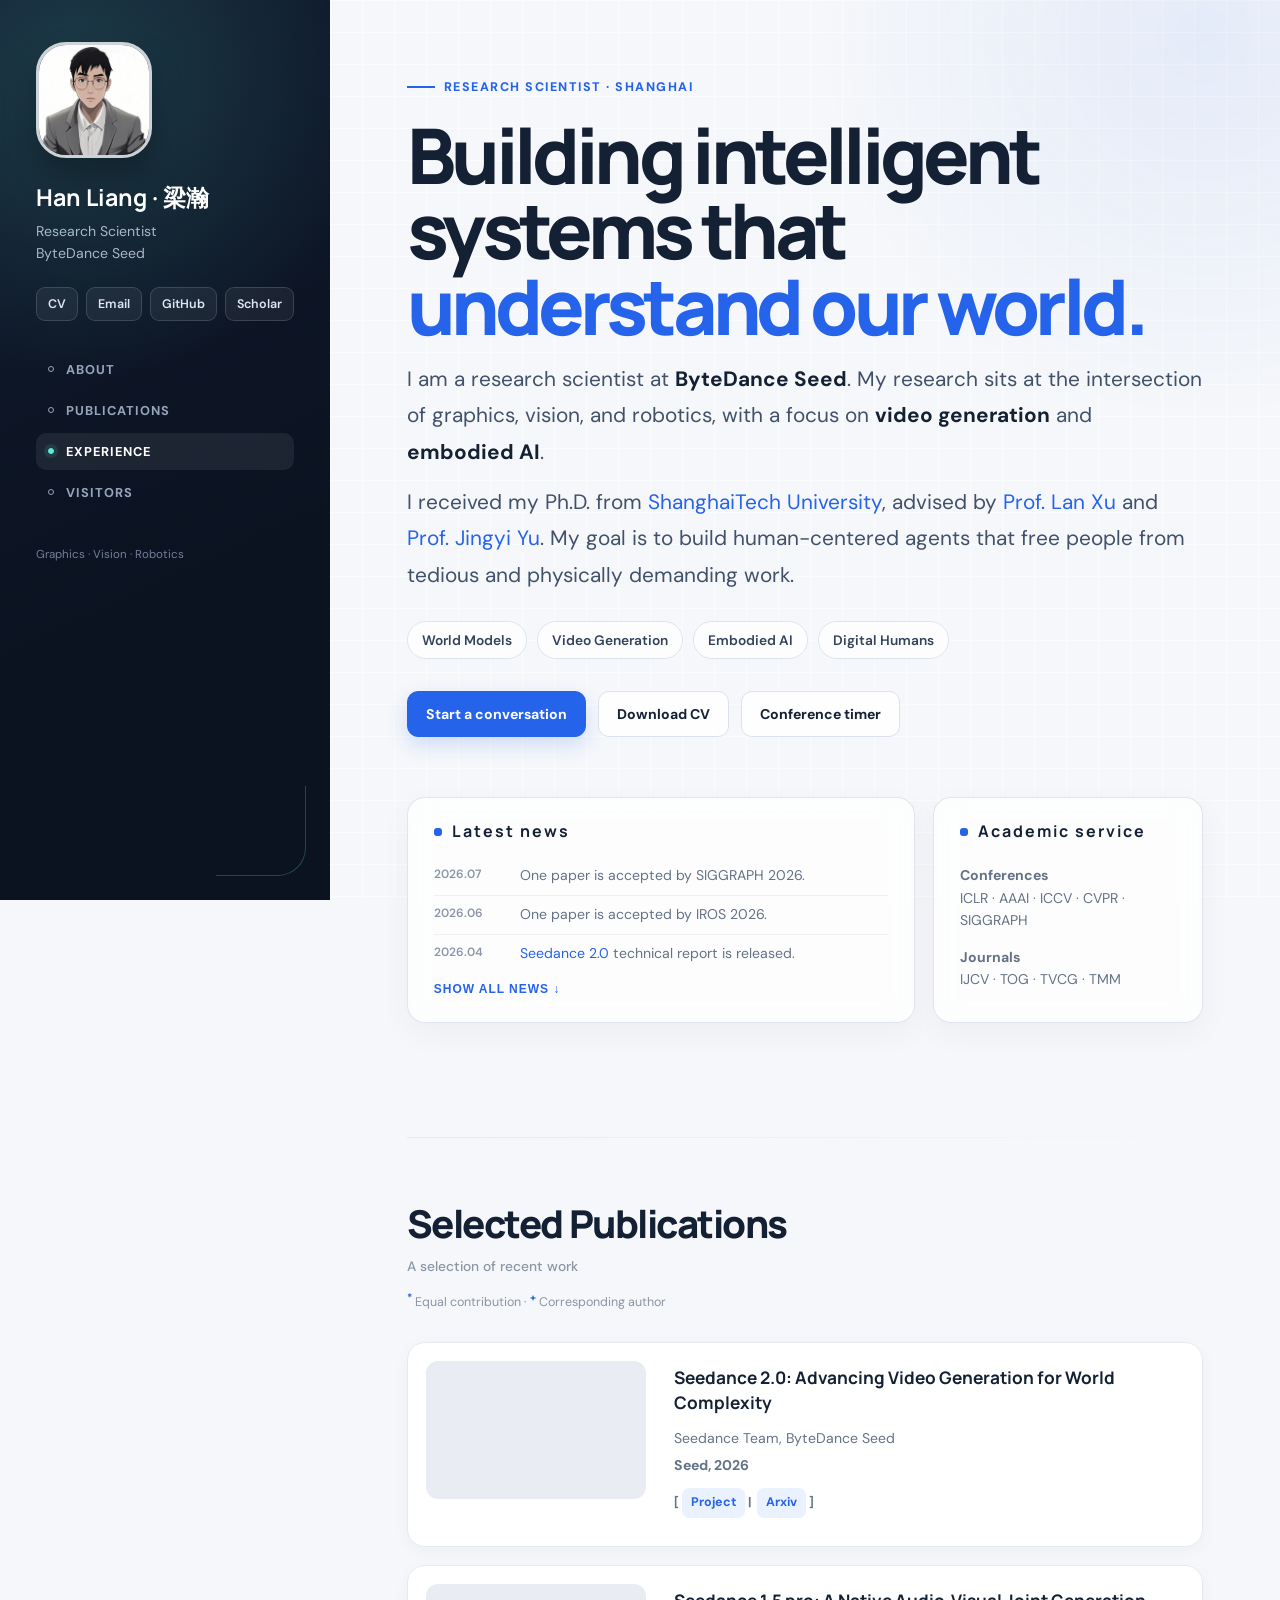
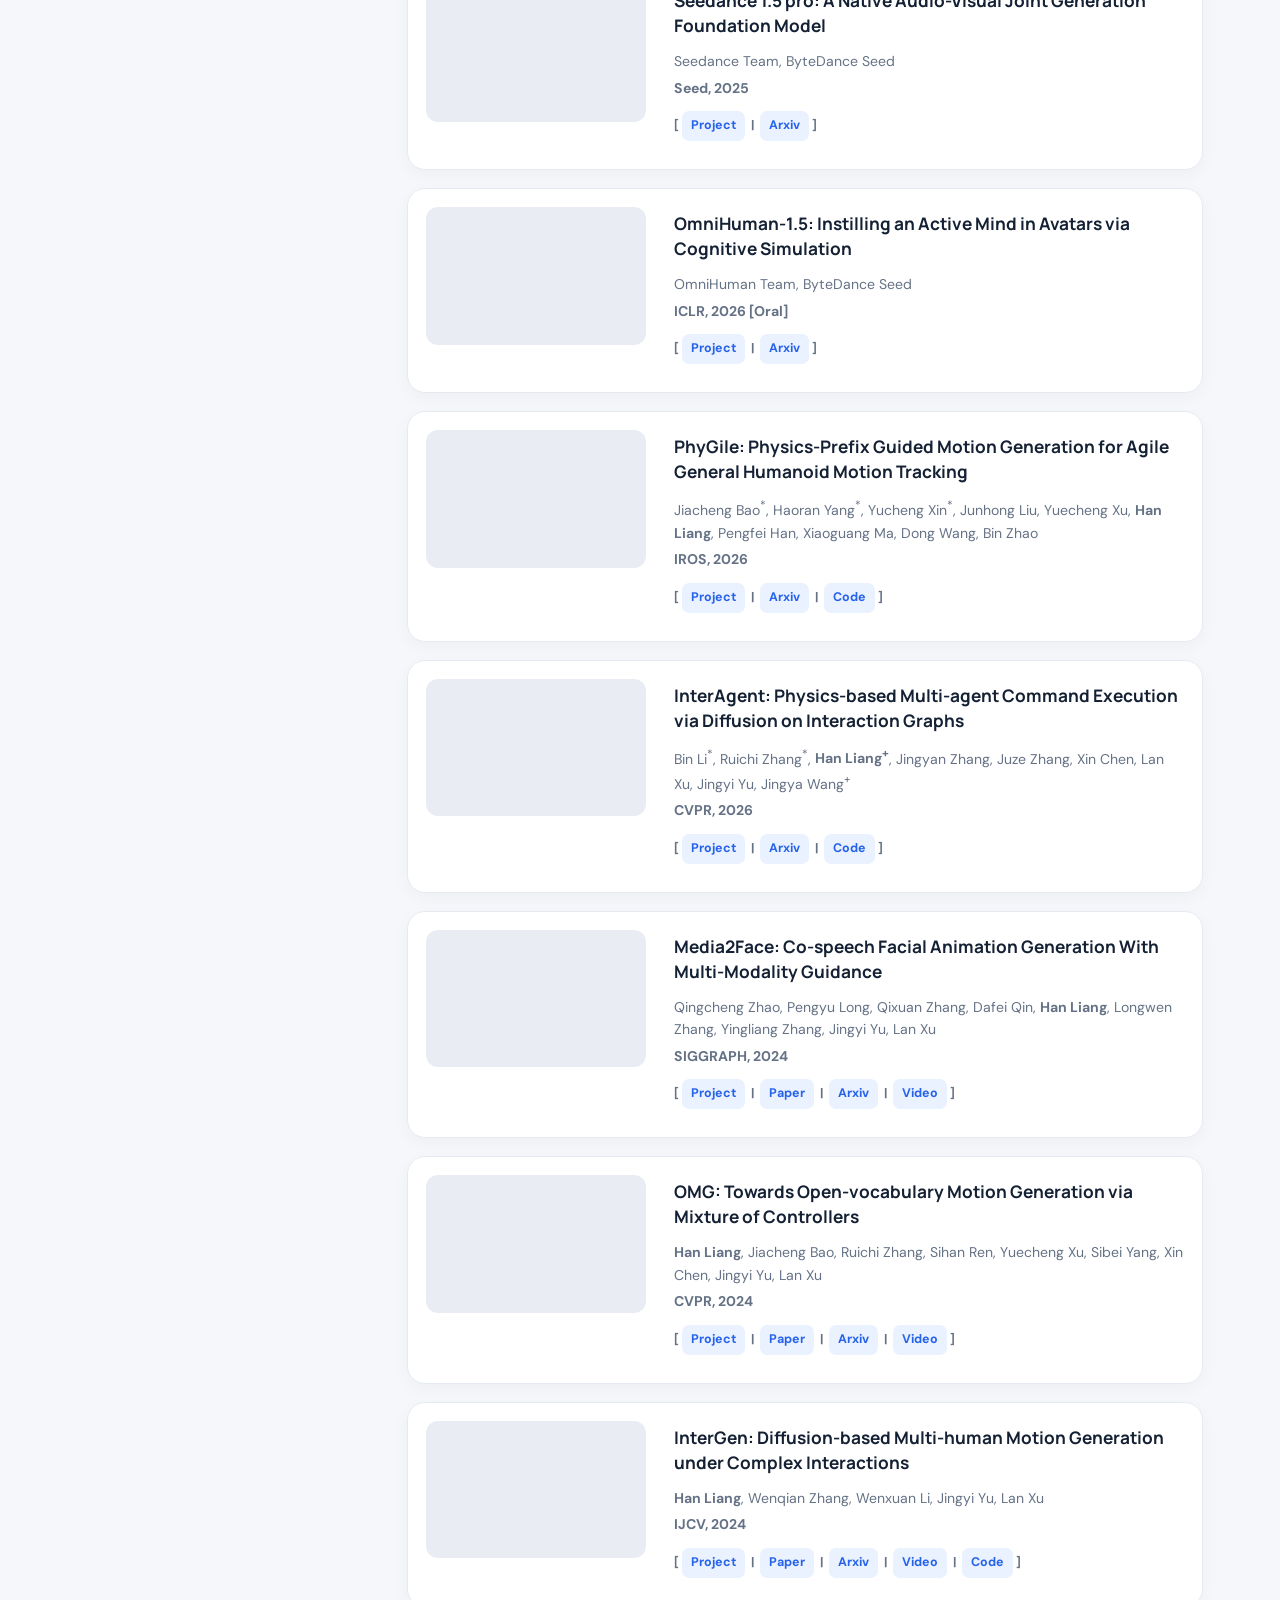
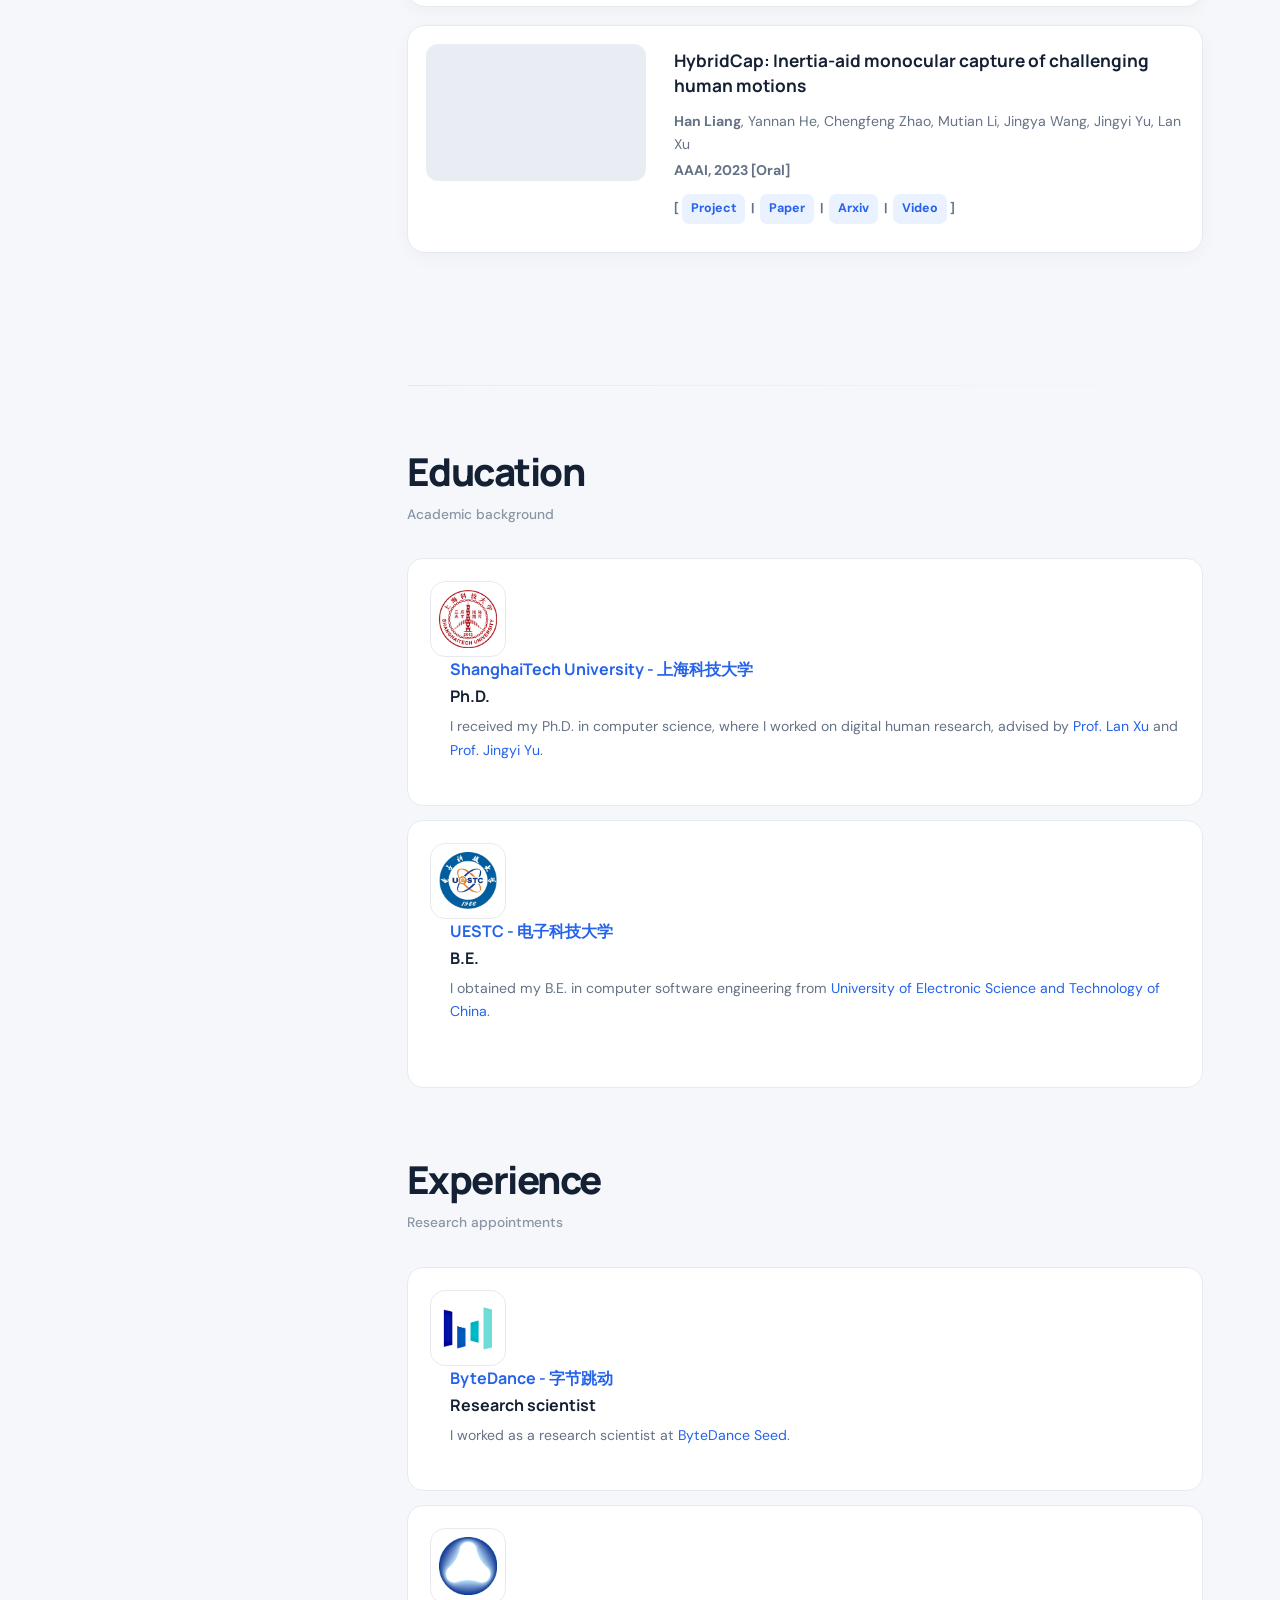
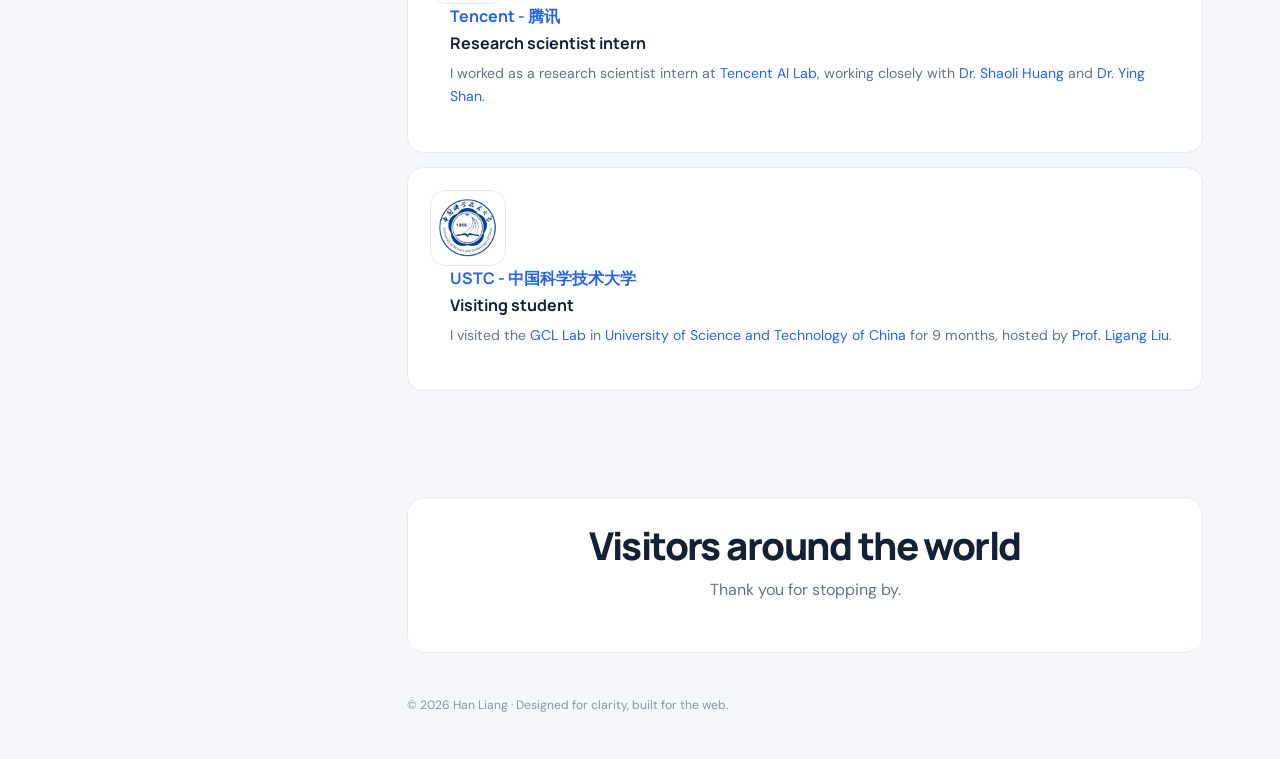
==== index.html @ 7a8d9d5c "gpt" ====
<!DOCTYPE html>
<html lang="en">

<head>
  <title>Han Liang | Research Scientist</title>
  <meta name="viewport" content="width=device-width, initial-scale=1">
  <meta charset="utf-8" />
  <meta name="description" content="Han Liang is a research scientist at ByteDance Seed working on video generation, world models, and embodied AI.">
  <meta name="keywords" content="Han Liang, 梁瀚, video generation, embodied AI, world model, computer vision, computer graphics">
  <meta name="theme-color" content="#0b1220">
  <!-- Custom Theme files -->
  <link href="css/bootstrap.css" type="text/css" rel="stylesheet" media="all">
  <link href="css/style.css" type="text/css" rel="stylesheet" media="all">
  <!-- font-awesome icons -->
  <link href="css/fontawesome-all.min.css" rel="stylesheet">
  <!-- //Custom Theme files -->
  <!-- online-fonts -->
  <link rel="icon" href="./images/ShanghaiTech.png">
  <link rel="preconnect" href="https://fonts.googleapis.com">
  <link rel="preconnect" href="https://fonts.gstatic.com" crossorigin>
  <link href="https://fonts.googleapis.com/css2?family=DM+Sans:wght@400;500;600;700&amp;family=Manrope:wght@500;600;700;800&amp;display=swap" rel="stylesheet">
  <!-- //online-fonts -->
  <style>
    :root {
      --ink: #142033;
      --muted: #657286;
      --line: #e5eaf1;
      --paper: #ffffff;
      --canvas: #f5f7fa;
      --navy: #0b1220;
      --navy-soft: #111c30;
      --accent: #2563eb;
      --accent-soft: #eaf1ff;
      --cyan: #5eead4;
      --radius: 18px;
      --shadow: 0 16px 42px rgba(15, 23, 42, .08);
      --sidebar: 330px;
    }

    *, *::before, *::after { box-sizing: border-box; }
    html { scroll-behavior: smooth; scroll-padding-top: 28px; }
    body {
      margin: 0;
      color: var(--ink);
      background: var(--canvas);
      font-family: "DM Sans", sans-serif;
      -webkit-font-smoothing: antialiased;
    }
    body::before {
      content: "";
      position: fixed;
      inset: 0 0 0 var(--sidebar);
      z-index: -1;
      pointer-events: none;
      background:
        radial-gradient(circle at 92% 4%, rgba(37, 99, 235, .08), transparent 24rem),
        linear-gradient(rgba(255,255,255,.45) 1px, transparent 1px),
        linear-gradient(90deg, rgba(255,255,255,.45) 1px, transparent 1px);
      background-size: auto, 32px 32px, 32px 32px;
    }
    a { color: var(--accent); text-decoration: none; transition: color .2s ease, opacity .2s ease; }
    a:hover { color: #1d4ed8; }
    :focus-visible { outline: 3px solid rgba(37, 99, 235, .3); outline-offset: 3px; border-radius: 6px; }
    p { color: var(--muted); letter-spacing: 0; line-height: 1.75; }

    .sidenav {
      position: fixed;
      inset: 0 auto 0 0;
      z-index: 20;
      width: var(--sidebar);
      height: 100vh;
      padding: 42px 36px 30px;
      overflow-y: auto;
      color: #fff;
      background:
        radial-gradient(circle at 25% 10%, rgba(94, 234, 212, .16), transparent 18rem),
        linear-gradient(155deg, var(--navy-soft), var(--navy) 64%);
    }
    .sidenav::after {
      content: "";
      position: absolute;
      right: 24px;
      bottom: 24px;
      width: 90px;
      height: 90px;
      opacity: .25;
      border-right: 1px solid var(--cyan);
      border-bottom: 1px solid var(--cyan);
      border-radius: 0 0 28px;
      pointer-events: none;
    }
    .side_top { padding: 0; text-align: left; }
    .navimg {
      display: block;
      width: 116px !important;
      height: 116px;
      margin: 0 0 24px;
      object-fit: cover;
      border: 3px solid rgba(255,255,255,.78);
      border-radius: 30px;
      box-shadow: 0 18px 32px rgba(0,0,0,.28);
    }
    .sidenav h1 {
      margin: 0;
      color: #fff;
      font: 700 1.45rem/1.35 "Manrope", sans-serif;
    }
    .sidebar-role {
      display: block;
      margin: 8px 0 22px;
      color: #aab7cb;
      font-size: .88rem;
      line-height: 1.55;
    }
    .profile-links {
      display: flex;
      flex-wrap: wrap;
      gap: 8px;
      margin: 0 0 30px;
    }
    .profile-links a {
      display: inline-flex;
      align-items: center;
      min-height: 34px;
      padding: 7px 11px;
      color: #dce7f5;
      font-size: .78rem;
      font-weight: 600;
      border: 1px solid rgba(255,255,255,.14);
      border-radius: 9px;
      background: rgba(255,255,255,.06);
    }
    .profile-links a:hover { color: #fff; border-color: rgba(94,234,212,.55); background: rgba(94,234,212,.1); }
    header { padding: 0; }
    nav.mnu { text-align: left; }
    nav.mnu .menu { display: grid; gap: 4px; }
    nav.mnu .menu li { margin: 0 !important; }
    nav.mnu .menu a {
      display: flex;
      align-items: center;
      gap: 12px;
      padding: 10px 12px;
      color: #96a5bb;
      font-size: .8rem;
      font-weight: 700;
      letter-spacing: .08em;
      border-radius: 10px;
      text-transform: uppercase;
    }
    nav.mnu .menu a::before {
      content: "";
      width: 6px;
      height: 6px;
      border: 1px solid currentColor;
      border-radius: 50%;
      transition: .2s ease;
    }
    nav.mnu .menu a:hover,
    nav.mnu .menu a.active { color: #fff; background: rgba(255,255,255,.07); }
    nav.mnu .menu a.active::before { border-color: var(--cyan); background: var(--cyan); box-shadow: 0 0 0 4px rgba(94,234,212,.1); }
    .sidebar-note {
      margin-top: 34px;
      color: #6f8099;
      font-size: .72rem;
    }

    .main { margin-left: var(--sidebar); }
    .banner-text-w3ls,
    .publication,
    .wedo {
      max-width: 1180px;
      margin: 0 auto;
      padding: 72px clamp(30px, 6vw, 86px);
      background: transparent;
      border: 0;
    }
    .banner-text-w3ls { min-height: 100vh; display: flex; align-items: center; }
    .hero { width: 100%; }
    .eyebrow {
      display: inline-flex;
      align-items: center;
      gap: 9px;
      margin-bottom: 22px;
      color: var(--accent);
      font-size: .78rem;
      font-weight: 800;
      letter-spacing: .12em;
      text-transform: uppercase;
    }
    .eyebrow::before { content: ""; width: 28px; height: 2px; background: var(--accent); }
    .hero h1 {
      max-width: 820px;
      margin: 0 0 18px;
      color: var(--ink);
      font: 800 clamp(2.8rem, 6vw, 5.4rem)/.98 "Manrope", sans-serif;
      letter-spacing: -.06em;
    }
    .hero h1 span { color: var(--accent); }
    .hero-lead {
      max-width: 800px;
      margin: 0;
      color: #42516a;
      font-size: clamp(1.08rem, 1.7vw, 1.3rem);
      line-height: 1.75;
    }
    .hero-lead strong { color: var(--ink); }
    .interest-list {
      display: flex;
      flex-wrap: wrap;
      gap: 10px;
      margin: 28px 0 32px;
      padding: 0;
      list-style: none;
    }
    .interest-list li {
      padding: 9px 14px;
      color: #33415a;
      font-size: .86rem;
      font-weight: 600;
      border: 1px solid #dce4ef;
      border-radius: 999px;
      background: rgba(255,255,255,.78);
    }
    .hero-actions { display: flex; flex-wrap: wrap; gap: 12px; }
    .button {
      display: inline-flex;
      align-items: center;
      justify-content: center;
      min-height: 46px;
      padding: 0 18px;
      color: #fff;
      font-size: .88rem;
      font-weight: 700;
      border: 1px solid var(--accent);
      border-radius: 11px;
      background: var(--accent);
      box-shadow: 0 8px 20px rgba(37,99,235,.18);
    }
    .button:hover { color: #fff; background: #1d4ed8; transform: translateY(-1px); }
    .button.secondary { color: var(--ink); border-color: #dbe2ec; background: rgba(255,255,255,.84); box-shadow: none; }
    .button.secondary:hover { color: var(--accent); border-color: #b9c9e7; }
    .info-grid {
      display: grid;
      grid-template-columns: minmax(0, 1.35fr) minmax(270px, .65fr);
      gap: 18px;
      margin-top: 60px;
    }
    .info-card {
      padding: 24px 26px;
      border: 1px solid rgba(219,226,236,.88);
      border-radius: var(--radius);
      background: rgba(255,255,255,.78);
      box-shadow: 0 10px 32px rgba(15,23,42,.045);
      backdrop-filter: blur(14px);
    }
    .info-card h2 {
      display: flex;
      align-items: center;
      gap: 10px;
      margin: 0 0 16px;
      color: var(--ink);
      font: 700 1rem/1.2 "Manrope", sans-serif;
    }
    .info-card h2::before { content: ""; width: 8px; height: 8px; border-radius: 3px; background: var(--accent); }
    #news-list { max-height: 112px; overflow: hidden; transition: max-height .45s ease; }
    #news-list.expanded { max-height: 520px; }
    .news-list, .service-list { margin: 0; padding: 0; list-style: none; }
    .news-list li {
      position: relative;
      padding: 8px 0 8px 86px;
      color: var(--muted);
      font-size: .88rem;
      line-height: 1.55;
      border-bottom: 1px solid #edf0f5;
    }
    .news-list li:last-child { border: 0; }
    .news-list time { position: absolute; left: 0; color: #8a96a8; font: 600 .75rem/1.65 "DM Sans", sans-serif; }
    .service-list li { padding: 7px 0; color: var(--muted); font-size: .88rem; line-height: 1.6; }
    #news-box-more {
      display: inline-flex;
      margin-top: 13px;
      padding: 0;
      color: var(--accent);
      font-size: .75rem !important;
      font-weight: 800;
      letter-spacing: .08em;
      border: 0;
      background: transparent;
      cursor: pointer;
      text-transform: uppercase;
    }

    .publication { padding-top: 42px; }
    .publication::before,
    #experience::before {
      content: "";
      display: block;
      width: 100%;
      height: 1px;
      margin-bottom: 64px;
      background: linear-gradient(90deg, var(--line), transparent);
    }
    h3.w3_head {
      margin: 0 0 34px !important;
      color: var(--ink);
      font: 800 clamp(1.8rem, 3vw, 2.5rem)/1.15 "Manrope", sans-serif;
      letter-spacing: -.04em;
    }
    h3.w3_head::after {
      content: "A selection of recent work";
      display: block;
      margin-top: 10px;
      color: #8a95a5;
      font: 500 .86rem/1.5 "DM Sans", sans-serif;
      letter-spacing: 0;
    }
    .author-legend {
      margin: -22px 0 28px;
      color: #8a95a5;
      font-size: .78rem;
    }
    .author-legend sup {
      color: var(--accent);
      font-weight: 800;
    }
    .publication .container-fluid,
    .publication .col-lg-12,
    .wedo .col-xl-12 { padding: 0; }
    .paper-box {
      display: grid;
      grid-template-columns: minmax(220px, 28%) 1fr;
      gap: 28px;
      margin: 0 0 18px;
      padding: 18px;
      border: 1px solid var(--line);
      border-radius: var(--radius);
      background: var(--paper);
      box-shadow: 0 5px 18px rgba(15,23,42,.035);
      transition: transform .25s ease, box-shadow .25s ease, border-color .25s ease;
    }
    .paper-box:hover { transform: translateY(-3px); border-color: #cbd8ec; box-shadow: var(--shadow); }
    .paper_img { width: auto; max-width: none; padding: 0; overflow: hidden; border-radius: 12px; background: #e9edf3; aspect-ratio: 16 / 10; }
    .paper_img video, .paper_img img {
      display: block;
      width: 100% !important;
      height: 100%;
      object-fit: cover;
      border-radius: inherit;
      box-shadow: none;
      transition: transform .45s ease;
    }
    .paper-box:hover .paper_img video { transform: scale(1.025); }
    .paper-content { display: flex; flex-direction: column; justify-content: center; max-width: none; padding: 4px 0; }
    .paper-content h4 { margin: 0 0 10px; color: var(--ink); font: 700 1.08rem/1.45 "Manrope", sans-serif; }
    .paper-content p { margin: 2px 0; color: var(--muted); font-size: .88rem; line-height: 1.6; }
    .paper-content p:last-child { margin-top: 10px; font-size: .78rem; font-weight: 700; }
    .paper-content p:last-child a {
      display: inline-block;
      margin: 0 3px 4px;
      padding: 5px 9px;
      border-radius: 7px;
      background: var(--accent-soft);
    }

    #experience { padding-top: 42px; }
    #experience h3.w3_head::after { content: "Academic background"; }
    #experience .experience h3.w3_head::after { content: "Research appointments"; }
    #experience .experience { margin-top: 70px; }
    .service_w3top { margin: 0 !important; }
    .experience-box {
      position: relative;
      align-items: flex-start;
      margin: 0 0 14px;
      padding: 22px;
      border: 1px solid var(--line);
      border-radius: 16px;
      background: var(--paper);
    }
    .experience-box .icon {
      display: grid;
      flex: 0 0 76px;
      width: 76px;
      height: 76px;
      place-items: center;
      overflow: hidden;
      border: 1px solid #e6eaf0;
      border-radius: 15px;
      background: #fff;
    }
    .experience-box .icon img { width: 58px !important; height: 58px; object-fit: contain; }
    .service-content { margin-left: 20px; }
    .service-content h4 { margin: 0 0 3px; color: var(--ink); font: 700 1rem/1.5 "Manrope", sans-serif; }
    .service-content h4 + h4 { color: var(--accent); font-size: .82rem; font-weight: 700; }
    .service-content p { margin-top: 7px; font-size: .88rem; line-height: 1.65; }

    #skill { padding-top: 20px; padding-bottom: 44px; }
    #skill > div {
      padding: 26px;
      text-align: center;
      border: 1px solid var(--line);
      border-radius: var(--radius);
      background: var(--paper);
    }
    #skill .w3_head { width: auto !important; height: auto !important; margin: 0 !important; }
    #skill .w3_head::after { display: none; }
    .site-footer {
      max-width: 1180px;
      margin: 0 auto;
      padding: 0 clamp(30px, 6vw, 86px) 46px;
      color: #8a95a5;
      font-size: .76rem;
    }

    .reveal { opacity: 0; transform: translateY(18px); transition: opacity .6s ease, transform .6s ease; }
    .reveal.visible { opacity: 1; transform: none; }

    @media (max-width: 980px) {
      :root { --sidebar: 270px; }
      .sidenav { padding: 34px 26px; }
      .navimg { width: 94px !important; height: 94px; border-radius: 25px; }
      .banner-text-w3ls, .publication, .wedo { padding-left: 40px; padding-right: 40px; }
      .info-grid { grid-template-columns: 1fr; }
      .paper-box { grid-template-columns: minmax(180px, 32%) 1fr; gap: 20px; }
    }
    @media (max-width: 740px) {
      :root { --sidebar: 0px; }
      body::before { inset: 0; }
      .sidenav {
        position: relative;
        width: 100%;
        height: auto;
        min-height: 0;
        padding: 26px 22px 18px;
        overflow: visible;
      }
      .side_top { display: grid; grid-template-columns: 72px 1fr; gap: 0 16px; align-items: center; }
      .navimg { grid-row: 1 / 4; width: 72px !important; height: 72px; margin: 0; border-radius: 20px; }
      .sidenav h1 { font-size: 1.1rem; }
      .sidebar-role { margin: 3px 0 8px; font-size: .75rem; }
      .profile-links { grid-column: 1 / -1; margin: 17px 0 12px; }
      .sidebar-note { display: none; }
      header { overflow-x: auto; }
      nav.mnu .menu { display: flex !important; width: max-content; }
      nav.mnu .menu a { padding: 9px 11px; font-size: .69rem; }
      .toggle, #drop { display: none !important; }
      .main { margin-left: 0; }
      .banner-text-w3ls { min-height: 0; padding-top: 64px; padding-bottom: 60px; }
      .hero h1 { font-size: clamp(2.55rem, 13vw, 4rem); }
      .info-grid { margin-top: 44px; }
      .paper-box { grid-template-columns: 1fr; padding: 13px; }
      .paper_img { aspect-ratio: 16 / 9; }
      .paper-content { padding: 7px 3px 5px; }
    }
    @media (max-width: 480px) {
      .banner-text-w3ls, .publication, .wedo { padding-left: 20px; padding-right: 20px; }
      .info-card { padding: 20px; }
      .news-list li { padding-left: 0; padding-top: 29px; }
      .news-list time { top: 8px; }
      .experience-box { padding: 17px; }
      .experience-box .icon { flex-basis: 56px; width: 56px; height: 56px; border-radius: 12px; }
      .experience-box .icon img { width: 42px !important; height: 42px; }
      .service-content { margin-left: 14px; }
      .site-footer { padding-left: 20px; padding-right: 20px; }
    }
    @media (prefers-reduced-motion: reduce) {
      html { scroll-behavior: auto; }
      *, *::before, *::after { transition-duration: .01ms !important; animation-duration: .01ms !important; }
      .reveal { opacity: 1; transform: none; }
    }
  </style>
</head>

<body>
  <aside class="sidenav" aria-label="Profile and navigation">
    <div class="side_top">
      <img src="images/lianghan-manga.jpg" width="116" height="116" alt="Portrait illustration of Han Liang" class="navimg">
      <h1>Han Liang · 梁瀚</h1>
      <span class="sidebar-role">Research Scientist<br>ByteDance Seed</span>
      <div class="profile-links" aria-label="Profile links">
        <a href="files/CV/cv_lianghan.pdf">CV</a>
        <a href="mailto:lianghan@shanghaitech.edu.cn">Email</a>
        <a href="https://github.com/tr3e">GitHub</a>
        <a href="https://scholar.google.com/citations?user=V8dsEp8AAAAJ&amp;hl=en">Scholar</a>
      </div>
    </div>
    <header>
      <div>
        <nav class="mnu" aria-label="Main navigation">
          <ul class="menu">
            <li><a href="#about" class="scroll active">About</a></li>
            <li><a href="#publication" class="scroll">Publications</a></li>
            <li><a href="#experience" class="scroll">Experience</a></li>
            <li><a href="#skill" class="scroll">Visitors</a></li>
          </ul>
        </nav>
      </div>
    </header>
    <p class="sidebar-note">Graphics · Vision · Robotics</p>
  </aside>
  <div class="main" id="about">
    <div class="banner-text-w3ls">
      <div class="hero">
        <span class="eyebrow">Research Scientist · Shanghai</span>
        <h1>Building intelligent systems that <span>understand our world.</span></h1>
        <p class="hero-lead">
          I am a research scientist at <a href="https://seed.bytedance.com/en/"><strong>ByteDance Seed</strong></a>.
          My research sits at the intersection of graphics, vision, and robotics, with a focus on
          <strong>video generation</strong> and <strong>embodied AI</strong>.
        </p>
        <p class="hero-lead" style="margin-top: 14px;">
          I received my Ph.D. from <a href="http://www.shanghaitech.edu.cn/eng/">ShanghaiTech University</a>,
          advised by <a href="http://www.xu-lan.com/">Prof. Lan Xu</a> and
          <a href="http://www.yu-jingyi.com/">Prof. Jingyi Yu</a>. My goal is to build human-centered agents
          that free people from tedious and physically demanding work.
        </p>
        <ul class="interest-list" aria-label="Research interests">
          <li>World Models</li>
          <li>Video Generation</li>
          <li>Embodied AI</li>
          <li>Digital Humans</li>
        </ul>
        <div class="hero-actions">
          <a class="button" href="mailto:lianghan@shanghaitech.edu.cn">Start a conversation</a>
          <a class="button secondary" href="files/CV/cv_lianghan.pdf">Download CV</a>
          <a class="button secondary" href="https://aideadlin.es/?sub=ML,CV,NLP,RO,SP,DM,CG">Conference timer</a>
        </div>

        <div class="info-grid">
          <section class="info-card" aria-labelledby="news-heading">
            <h2 id="news-heading">Latest news</h2>
            <ul id="news-list" class="news-list">
              <li><time>2026.07</time>One paper is accepted by SIGGRAPH 2026.</li>
              <li><time>2026.06</time>One paper is accepted by IROS 2026.</li>
              <li><time>2026.04</time><a href="https://arxiv.org/pdf/2604.14148">Seedance 2.0</a> technical report is released.</li>
              <li><time>2026.02</time><a href="https://seed.bytedance.com/zh/seedance2_0">Seedance 2.0</a> is released.</li>
              <li><time>2026.02</time><a href="https://binlee26.github.io/InterAgent-Page/">InterAgent</a> is accepted by CVPR 2026.</li>
              <li><time>2025.11</time><a href="https://omnihuman-lab.github.io/v1_5/">OmniHuman 1.5</a> is accepted by ICLR 2026 (Oral).</li>
              <li><time>2025.02</time>One paper is accepted by AAAI 2025.</li>
              <li><time>2024.04</time>One paper is accepted by SIGGRAPH 2024.</li>
              <li><time>2024.02</time>OMG is accepted by CVPR 2024.</li>
              <li><time>2024.01</time>InterGen is accepted by IJCV 2024.</li>
              <li><time>2023.01</time>One paper is accepted by TVCG 2023.</li>
              <li><time>2022.11</time>One paper is accepted by AAAI 2023 (Oral).</li>
              <li><time>2021.03</time>One paper is accepted by CVPR 2021 (Oral).</li>
            </ul>
            <button id="news-box-more" type="button" aria-expanded="false" aria-controls="news-list">Show all news ↓</button>
          </section>
          <section class="info-card" aria-labelledby="service-heading">
            <h2 id="service-heading">Academic service</h2>
            <ul class="service-list">
              <li><strong>Conferences</strong><br>ICLR · AAAI · ICCV · CVPR · SIGGRAPH</li>
              <li><strong>Journals</strong><br>IJCV · TOG · TVCG · TMM</li>
            </ul>
          </section>
        </div>
      </div>
    </div>



    <!-- publications -->
    <section class="publication" id="publication">
      <div class="container-fluid py-lg-1">
        <h3 class="w3_head mb-5">Selected Publications</h3>
        <p class="author-legend"><sup>*</sup> Equal contribution · <sup>+</sup> Corresponding author</p>
        <!-- <h3 class="w3_head mb-5">Selected Publications (<a href="./Publication.html">Complete List…</a>)</h3> -->
        <div class="col-lg-12">

          <div class="row paper-box">
            <div class="col-md-3 col-12 paper_img"> 
              <video 
                src="pubs/seedance2.0/teaser.mp4"
                loop muted playsinline aria-label="Seedance 2.0 preview" class="img-fluid"></video>
              </div>
       
            <div class="col-md-9 col-12 paper-content">
              <h4>	
                <strong>Seedance 2.0: Advancing Video Generation for World Complexity</strong><br>
              </h4>
              <p>Seedance Team, ByteDance Seed<br>
              </p>
              <p><strong>Seed, 2026</strong></p>
              <p>
                [<a href="https://seed.bytedance.com/zh/seedance2_0">Project</a>| 
                <a href="https://arxiv.org/pdf/2604.14148">Arxiv</a>]
              </p>
            </div>
       
          </div>

          <div class="row paper-box">
            <div class="col-md-3 col-12 paper_img"> 
              <video 
                src="pubs/seedance1.5/teaser.mp4"
                loop muted playsinline aria-label="Seedance 1.5 Pro preview" class="img-fluid"></video>
              </div>
       
            <div class="col-md-9 col-12 paper-content">
              <h4>	
                <strong>Seedance 1.5 pro: A Native Audio-Visual Joint Generation Foundation Model</strong><br>
              </h4>
              <p>Seedance Team, ByteDance Seed<br>
              </p>
              <p><strong>Seed, 2025</strong></p>
              <p>
                [<a href="https://seed.bytedance.com/en/seedance1_5_pro">Project</a> | 
                <a href="https://arxiv.org/abs/2512.13507">Arxiv</a>]
              </p>
            </div>
       
          </div>


          <div class="row paper-box">
            <div class="col-md-3 col-12 paper_img"> 
              <video 
                src="pubs/omnihuman1.5/e-1.mp4"
                loop muted playsinline aria-label="OmniHuman 1.5 preview" class="img-fluid"></video>
              </div>
       
            <div class="col-md-9 col-12 paper-content">
              <h4>	
                <strong>OmniHuman-1.5: Instilling an Active Mind in Avatars via Cognitive Simulation</strong><br>
              </h4>
              <p>OmniHuman Team, ByteDance Seed<br>
              </p>
              <p><strong>ICLR, 2026 [Oral]</strong></p>
              <p> 
                [<a href="https://omnihuman-lab.github.io/v1_5/">Project</a> | 
                <a href="https://arxiv.org/pdf/2508.19209">Arxiv</a>]
              </p>
            </div>
       
          </div>

          <div class="row paper-box">
            <div class="col-md-3 col-12 paper_img"> 
              <video 
                src="pubs/phygile/phygile.mp4"
                loop muted playsinline aria-label="PhyGile preview" class="img-fluid"></video>
              </div>
       
            <div class="col-md-9 col-12 paper-content">
              <h4>	
                <strong>PhyGile: Physics-Prefix Guided Motion Generation for Agile General Humanoid Motion Tracking</strong><br>
              </h4>
              <p>Jiacheng Bao<sup>*</sup>, Haoran Yang<sup>*</sup>, Yucheng Xin<sup>*</sup>, Junhong Liu, Yuecheng Xu, <strong>Han Liang</strong>, Pengfei Han, Xiaoguang Ma, Dong Wang, Bin Zhao<br>
              </p>
              <p><strong>IROS, 2026</strong></p>
              <p>
                [<a href="https://baojch.github.io/phygile-page/">Project</a> | 
                <a href="https://arxiv.org/pdf/2603.19305">Arxiv</a> | 
                <a href="https://baojch.github.io/phygile-page/">Code</a>]
              </p>
            </div>
       
          </div>


          <div class="row paper-box">
            <div class="col-md-3 col-12 paper_img"> 
              <video 
                src="pubs/interagent/interagent.mp4"
                loop muted playsinline aria-label="InterAgent preview" class="img-fluid"></video>
              </div>
       
            <div class="col-md-9 col-12 paper-content">
              <h4>	
                <strong>InterAgent: Physics-based Multi-agent Command Execution via Diffusion on Interaction Graphs</strong><br>
              </h4>
              <p>Bin Li<sup>*</sup>, Ruichi Zhang<sup>*</sup>, <strong>Han Liang<sup>+</sup></strong>, Jingyan Zhang, Juze Zhang, Xin Chen, Lan Xu, Jingyi Yu, Jingya Wang<sup>+</sup><br>
              </p>
              <p><strong>CVPR, 2026</strong></p>
              <p>
                [<a href="https://binlee26.github.io/InterAgent-Page/">Project</a> | 
                <a href="https://arxiv.org/pdf/2512.07410">Arxiv</a> | 
                <a href="https://github.com/BinLee26/InterAgent">Code</a>]
              </p>
            </div>
       
          </div>

          <div class="row paper-box">
            <div class="col-md-3 col-12 paper_img"> 
              <video 
                src="pubs/media2face/media2face.mp4"
                loop muted playsinline aria-label="Media2Face preview" class="img-fluid"></video>
              </div>
       
            <div class="col-md-9 col-12 paper-content">
              <h4>	
                <strong>Media2Face: Co-speech Facial Animation Generation With Multi-Modality Guidance</strong><br>
              </h4>
              <p>Qingcheng Zhao, Pengyu Long, Qixuan Zhang, Dafei Qin, <strong>Han Liang</strong>, Longwen Zhang, Yingliang Zhang, Jingyi Yu, Lan Xu<br>
              </p>
              <p><strong>SIGGRAPH, 2024</strong></p>
              <p>
                [<a href="https://sites.google.com/view/media2face">Project</a> |
                <a href="https://arxiv.org/pdf/2401.15687.pdf">Paper</a> |
                <a href="https://arxiv.org/abs/2401.15687">Arxiv</a> |
                <a href="https://www.youtube.com/watch?v=ugTYqTZSlfg">Video</a>]
              </p>
            </div>
       
          </div>

          <div class="row paper-box">
            <div class="col-md-3 col-12 paper_img"> 
              <video 
                src="pubs/omg/omg-teaser.mp4"
                loop muted playsinline aria-label="OMG preview" class="img-fluid"></video>
              </div>
       
            <div class="col-md-9 col-12 paper-content">
              <h4>	
                <strong>OMG: Towards Open-vocabulary Motion Generation via Mixture of Controllers</strong><br>
              </h4>
              <p><strong>Han Liang</strong>, Jiacheng Bao, Ruichi Zhang, Sihan Ren, Yuecheng Xu, Sibei Yang, Xin Chen, Jingyi Yu, Lan Xu<br>
              </p>
              <p><strong>CVPR, 2024</strong></p>
              <p>
                [<a href="https://tr3e.github.io/omg-page/">Project</a> |
                <a href="https://arxiv.org/pdf/2312.08985.pdf">Paper</a> |
                <a href="https://arxiv.org/abs/2312.08985">Arxiv</a> |
                <a href="https://www.youtube.com/watch?v=1M4c2eZFTk0">Video</a>]
              </p>
            </div>
       
          </div>


          <div class="row paper-box">
            <div class="col-md-3 col-12 paper_img"> 
              <video 
                src="pubs/intergen/intergen.mp4"
                loop muted playsinline aria-label="InterGen preview" class="img-fluid"></video>
              </div>
            <!-- .Icon ends here -->
            <div class="col-md-9 col-12 paper-content">
              <h4><strong>InterGen: Diffusion-based Multi-human Motion Generation under Complex Interactions</strong><br>
              </h4>
              <p><strong>Han Liang</strong>, Wenqian Zhang, Wenxuan Li, Jingyi Yu, Lan Xu<br>
              </p>
              <p><strong>IJCV, 2024</strong></p>
              <!-- <p class="text-left">We present TightCap, a data-driven scheme to capture both the human shape and dressed garments accurately with only a single 3D human scan. </p> -->
              <p>
                [<a href="https://tr3e.github.io/intergen-page/">Project</a> |
                <a href="https://link.springer.com/content/pdf/10.1007/s11263-024-02042-6.pdf">Paper</a> |
                <a href="https://arxiv.org/abs/2304.05684">Arxiv</a> |
                <a href="https://www.youtube.com/watch?v=1M4c2eZFTk0">Video</a> |
                <a href="https://github.com/tr3e/InterGen">Code</a>]
              </p>
            </div>
            <!-- .Service-content ends here -->
          </div>


          <div class="row paper-box">
            <div class="col-md-3 col-12 paper_img"> 
              <video 
                src="pubs/hybridcap/hybridcap.mp4"
                loop muted playsinline aria-label="HybridCap preview" class="img-fluid"></video>
              </div>
            <!-- .Icon ends here -->
            <div class="col-md-9 col-12 paper-content">
              <h4><strong>HybridCap: Inertia-aid monocular capture of challenging human motions</strong><br>
              </h4>
              <p><strong>Han Liang</strong>, Yannan He, Chengfeng Zhao, Mutian Li, Jingya Wang, Jingyi Yu, Lan Xu<br>
              </p>
              <p><strong>AAAI, 2023 [Oral]</strong></p> 
              <!-- <p class="text-left">We present TightCap, a data-driven scheme to capture both the human shape and dressed garments accurately with only a single 3D human scan. </p> -->
              <p>
                [<a href="https://tr3e.github.io/omg-page/">Project</a> |
                <a href="https://dl.acm.org/doi/10.1609/aaai.v37i2.25240">Paper</a> |
                <a href="https://arxiv.org/abs/2203.09287">Arxiv</a> |
                <a href="https://www.youtube.com/watch?v=fV4IRTUdSws&amp;t=84s">Video</a>]
              </p>
            </div>
            <!-- .Service-content ends here -->
          </div>

          <!-- <div class="row paper-box">
            <div class="col-md-3 col-12 paper_img"> 
              <video 
                src="pubs/lip/lip.mp4" width="90%" playsinline=""
                autoplay="autoplay" loop="loop" preload="" muted="" alt="Popup Image" class="img-fluid" />
              </div>
            <div class="col-md-9 col-12 paper-content">
              <h4><strong>LiDAR-aid Inertial Poser</strong>: Large-scale Human Motion Capture by Sparse Inertial and LiDAR Sensors<br>
              </h4>
              <p>Yiming Ren, Chengfeng Zhao, Yannan He, Peishan Cong, <strong>Han Liang</strong>, Jingyi Yu, Lan Xu, Yuexin Ma<br>
              </p>
              <p><strong>IEEE Transactions on Visualization and Computer Graphics (TVCG), 2023</strong></p>
              <p>
                [<a href="https://tr3e.github.io/omg-page/">Project</a> |
                <a href="https://dl.acm.org/doi/10.1109/TVCG.2023.3247088">Paper</a> |
                <a href="https://arxiv.org/abs/2205.15410">Arxiv</a> |
                <a href="https://www.youtube.com/watch?v=ao9eTGPQT6k">Video</a>]
              </p>
            </div>
          </div> -->

          <!-- <div class="row paper-box">
            <div class="col-md-3 col-12 paper_img"> 
              <video 
                src="pubs/challencap/challencap.mp4" width="90%" playsinline=""
                autoplay="autoplay" loop="loop" preload="" muted="" alt="Popup Image" class="img-fluid" />
              </div>
            <div class="col-md-9 col-12 paper-content">
              <h4><strong>ChallenCap</strong>: Monocular 3d capture of challenging human performances using multi-modal references<br>
              </h4>
              <p>Yannan He, Anqi Pang, Xin Chen, <strong>Han Liang</strong>, Minye Wu, Yuexin Ma, Lan Xu<br>
              </p>
              <p><strong>IEEE/CVF Conference on Computer Vision and Pattern Recognition (CVPR), 2021 <span style="color:red;">[Oral]</span></strong></p>
              <p>
                [<a href="https://tr3e.github.io/omg-page/">Project</a> |
                <a href="https://openaccess.thecvf.com/content/CVPR2021/papers/He_ChallenCap_Monocular_3D_Capture_of_Challenging_Human_Performances_Using_Multi-Modal_CVPR_2021_paper.pdf">Paper</a> |
                <a href="https://arxiv.org/abs/2103.06747">Arxiv</a> |
                <a href="https://www.youtube.com/watch?v=VBRtzfKD9II">Video</a>] <br><br><br><br>

              </p>
            </div>
          </div> -->
          </div>
      </div>
    </section>


    <!-- experience -->
    <section class="wedo" id="experience">
      <h3 class="w3_head mb-5">Education</h3>
        <div class="row service_w3top mt-5">
          <div class="col-xl-12">
            <div class="d-flex experience-box">
              <div class="icon"><img width="100" height="100" src="images/shanghaitech.png" alt="ShanghaiTech University logo"></div>
              <!-- .Icon ends here -->
              <div class="service-content">
                <div class="d-md-flex justify-content-between">
                  <h4><a href="http://www.shanghaitech.edu.cn/eng/">ShanghaiTech University - 上海科技大学</a></h4>
                  <!-- <h4>Sep. 2020 - Present </h4> -->
                </div>
                <h4> Ph.D.</h4>
                <p>I received my Ph.D. in computer science, where I worked on digital human research, advised by <a
                  href="http://www.xu-lan.com/">Prof. Lan Xu</a> and <a
                  href="http://www.yu-jingyi.com/">Prof. Jingyi Yu</a>.</p>
                <br>
              </div>
              <!-- .Service-content ends here -->
            </div>
            <div class="d-flex experience-box">
              <div class="icon"><img width="100" height="100" src="images/uestc.png" alt="UESTC logo"></div>
              <!-- .Icon ends here -->
              <div class="service-content">
                <div class="d-md-flex justify-content-between">
                  <h4><a href="https://en.uestc.edu.cn/">UESTC - 电子科技大学</a></h4>
                  <!-- <h4>Sep. 2014 - Jul. 2018 </h4> -->
                </div>
                <h4> B.E.</h4>
                <p>I obtained my B.E. in computer software engineering from <a
                  href="https://en.uestc.edu.cn/">University of Electronic Science and Technology of China</a>.</p><br><br>
              </div>
              <!-- .Service-content ends here -->
            </div>
          </div>
        </div>
      <div class="experience">
        <h3 class="w3_head mb-5">Experience</h3>
        <div class="row service_w3top mt-5">
          <div class="col-xl-12">

            <div class="d-flex experience-box">
              <div class="icon"><img width="100" height="100" src="images/bytedance.jpg" alt="ByteDance logo"></div>
              <!-- .Icon ends here -->
              <div class="service-content">
                <div class="d-md-flex justify-content-between">
                  <h4><a href="https://www.bytedance.com/en/">ByteDance - 字节跳动</a></h4>
                  <!-- <h4> Feb. 2025 - </h4> -->
                </div>
                <h4> Research scientist</h4>
                <p>I worked as a research scientist at <a href="https://seed.bytedance.com/en/">ByteDance Seed</a>.</p>
                <br>
              </div>
              <!-- .Service-content ends here -->
            </div>

            <div class="d-flex experience-box">
              <div class="icon"><img width="100" height="100" src="images/ailab.png" alt="Tencent AI Lab logo"></div>
              <!-- .Icon ends here -->
              <div class="service-content">
                <div class="d-md-flex justify-content-between">
                  <h4><a href="https://ai.tencent.com/ailab/en/index">Tencent - 腾讯</a></h4>
                  <!-- <h4> Aug. 2024 - Dec. 2024</h4> -->
                </div>
                <h4> Research scientist intern</h4>
                <p>I worked as a research scientist intern at <a href="https://ai.tencent.com/ailab/en/index">Tencent AI Lab</a>, working closely with <a href="https://shaoli-huang.github.io/">Dr. Shaoli Huang</a> and <a href="https://scholar.google.com/citations?user=4oXBp9UAAAAJ&amp;hl=en">Dr. Ying Shan</a>.</p>
                <br>
              </div>
              <!-- .Service-content ends here -->
            </div>

            <!-- <div class="d-flex experience-box">
              <div class="icon"><img width="100px" src="images/dgene.png" /> </div>
              <div class="service-content">
                <div class="d-md-flex justify-content-between">
                  <h4><a href="https://www.dgene.com/eng/">DGene</a></h4>
                </div>
                <h4> Research scientist intern</h4>
                <p>I worked as a research intern at <a href="https://www.dgene.com/eng/">DGene
                    Digital Technology Inc. </a></p>
                <br>
              </div>
            </div> -->
            <!-- <div class="d-flex experience-box">
              <div class="icon"><img width="100px" src="images/dilusense.png" /> </div>
              <div class="service-content">
                <div class="d-md-flex justify-content-between">
                  <h4><a href="http://www.dilusense.com/">Dilusense</a></h4>
                  <h4> Jul. 2018 - Jun. 2020</h4>
                </div>
                <h4> 3D Vision R&amp;D</h4>
                <p>I joined <a href="http://www.dilusense.com/">Dilusense </a>, where I worked closely with <a href="http://staff.ustc.edu.cn/~juyong/">Prof. Juyong Zhang</a>. </p>
                <br>
              </div>
            </div> -->
            <div class="d-flex experience-box">
              <div class="icon"><img width="100" height="100" src="images/ustc.png" alt="USTC logo"></div>
              <!-- .Icon ends here -->
              <div class="service-content">
                <div class="d-md-flex justify-content-between">
                  <h4><a href="https://en.ustc.edu.cn/">USTC - 中国科学技术大学</a></h4>
                  <!-- <h4> Oct. 2017 - Jun. 2018</h4> -->
                </div>
                <h4> Visiting student</h4>
                <p>I visited the <a href="http://gcl.ustc.edu.cn/en/">GCL Lab </a> in <a href="https://en.ustc.edu.cn/">University of Science and Technology of China </a> for 9 months, hosted by <a href="http://staff.ustc.edu.cn/~lgliu/">Prof. Ligang Liu</a>. </p>
                <br>
              </div>
              <!-- .Service-content ends here -->
            </div>
          </div>
        </div>
        
      </div>
    </section>



        <!-- Supervisors -->
    <!-- <section class="wedo" id="-Supervisors">
      <h3 class="w3_head col-md-12 mb-12"> Co-authors </h3>
      <div id="id4" style="clear:both"></div>
      <div class="col-md-5 col-12 people-content">
        <p class="banp mt-5"> <a href="http://www.yu-jingyi.com/">Prof. Jingyi Yu</a> - Supervisor </p>
        <li>IEEE Fellow</li>
        <li>Program chair of ICPR 2020 and CVPR 2021</li>
        <li>Executive Dean, SIST, ShanghaiTech University</li>
        <li>Founder, DGene Inc.</li>
        <li>Ph.D.'s degree, MIT, 2005</li>
      </div>

      <div id="id4" style="clear:both"></div>
    </section> -->

    <section class="wedo" id="skill">
      <div>
        <h3 class="w3_head">Visitors around the world</h3>
        <p style="margin: 8px 0 22px;">Thank you for stopping by.</p>
        <script type="text/javascript" id="clstr_globe" src="https://clustrmaps.com/globe.js?d=dYDDoCUfpjg-uE8Iy35ju5dj3lln3F-zieczPfbDAXQ"></script>
      </div>
    </section>
    <footer class="site-footer">
      © <span id="current-year"></span> Han Liang · Designed for clarity, built for the web.
    </footer>
  </div>

  <script>
    const newsButton = document.getElementById('news-box-more');
    const newsList = document.getElementById('news-list');

    newsButton.addEventListener('click', () => {
      const expanded = newsList.classList.toggle('expanded');
      newsButton.setAttribute('aria-expanded', String(expanded));
      newsButton.textContent = expanded ? 'Show less ↑' : 'Show all news ↓';
    });

    const sections = [...document.querySelectorAll('.main > [id], .main section[id]')];
    const navLinks = [...document.querySelectorAll('.menu a')];
    const sectionObserver = new IntersectionObserver((entries) => {
      const visible = entries
        .filter((entry) => entry.isIntersecting)
        .sort((a, b) => b.intersectionRatio - a.intersectionRatio)[0];
      if (!visible) return;
      navLinks.forEach((link) => {
        link.classList.toggle('active', link.getAttribute('href') === `#${visible.target.id}`);
      });
    }, { rootMargin: '-20% 0px -65%', threshold: [0, .2, .5] });
    sections.forEach((section) => sectionObserver.observe(section));

    const revealItems = document.querySelectorAll('.paper-box, .experience-box, .info-card');
    revealItems.forEach((item) => item.classList.add('reveal'));
    const revealObserver = new IntersectionObserver((entries, observer) => {
      entries.forEach((entry) => {
        if (!entry.isIntersecting) return;
        entry.target.classList.add('visible');
        observer.unobserve(entry.target);
      });
    }, { threshold: .08 });
    revealItems.forEach((item) => revealObserver.observe(item));

    const videos = document.querySelectorAll('.paper_img video');
    const videoObserver = new IntersectionObserver((entries) => {
      entries.forEach((entry) => {
        if (entry.isIntersecting) {
          entry.target.play().catch(() => {});
        } else {
          entry.target.pause();
        }
      });
    }, { rootMargin: '180px 0px' });
    videos.forEach((video) => {
      video.preload = 'metadata';
      videoObserver.observe(video);
    });

    document.getElementById('current-year').textContent = new Date().getFullYear();
  </script>
</body>

</html>
---- css/style.css ----
html {
	scroll-behavior: smooth;
}

video {
	box-shadow: 5px 5px 5px grey;
}

.video::after {
	content: "";
	display: block;
	position: absolute;
	top: 50%;
	left: 50%;
	transform: translate(-50%, -50%);
	width: 100%;
	height: 100%;
	box-shadow: 0 2px 6px rgba(0, 0, 0, 0.5); /* 调整阴影参数 */
}

body {
	margin: 0;
	font-family: 'Source Sans Pro', sans-serif;
	background: #fff;
}
body a, .slider-info a {
	transition: 0.5s all;
	-webkit-transition: 0.5s all;
	-moz-transition: 0.5s all;
	-o-transition: 0.5s all;
	-ms-transition: 0.5s all;
	text-decoration: none;
	outline: none;
}
h1, h2, h3, h4, h5, h6 {
	margin: 0;
	font-family: 'Source Sans Pro', sans-serif;
}
p {
	margin: 0;
	color: #777;
	font-size: 16px;
	line-height: 1.8;
	letter-spacing: 1px;
}
ul {
	margin: 0;
	padding: 0;
}
ul {
	list-style-type: none;
}
body a:hover {
	text-decoration: none;
}
body a:focus {
	outline: none;
	text-decoration: none;
}
/*-- bottom-to-top --*/
/*-- header --*/
.navimg {
	border-radius: 50%;
	margin: 0 auto;
	border: 4px solid rgba(255, 255, 255, 0.39);
}
/* CSS Document */

header {
	position: relative;
	z-index: 9;
	width: 100%;
}
.toggle, [id^=drop] {
	display: none;
}
/* Giving a background-color to the nav container. */

nav {
	margin: 0;
	padding: 0;
}
#logo a {
	float: left;
	display: initial;
	margin: 0;
	color: #fff;
}
#logo a span {
	color: #fff;
}
nav.mnu {
	text-align: right;
}
/* Since we'll have the "ul li" "float:left"
 * we need to add a clear after the container. */

nav:after {
	content: "";
	display: table;
	clear: both;
}
/* Removing padding, margin and "list-style" from the "ul",
 * and adding "position:reltive" */

nav ul {
	padding: 0;
	margin: 0;
	list-style: none;
	position: relative;
}
/* Positioning the navigation items inline */

nav ul li {
	margin: 0px;
	display: block;
}
/* Styling the links */

nav a {
	color: #fff;
	font-weight: 600;
	letter-spacing: 1px;
	text-transform: uppercase;
	font-size: 15px;
	transition: 0.5s all;
	-webkit-transition: 0.5s all;
	-moz-transition: 0.5s all;
	-o-transition: 0.5s all;
	-ms-transition: 0.5s all;
}
nav ul li ul li:hover {
	background: #f8f9fa;
}
/* Background color change on Hover */

nav a:hover {
	color: #00a8e0;
}
.menu li.active a {
	color: #00a8e0;
}
/* Hide Dropdowns by Default
 * and giving it a position of absolute */

nav ul ul {
	display: none;
	position: absolute;
	/* has to be the same number as the "line-height" of "nav a" */
	top: 30px;
	background: #fff;
	padding: 10px;
}
/* Display Dropdowns on Hover */

nav ul li:hover > ul {
	display: inherit;
}
/* Fisrt Tier Dropdown */

nav ul ul li {
	width: 170px;
	float: none;
	display: list-item;
	position: relative;
}
nav ul ul li a {
	color: #333;
	padding: 5px 10px;
	display: block;
}
/* Second, Third and more Tiers	
 * We move the 2nd and 3rd etc tier dropdowns to the left
 * by the amount of the width of the first tier.
*/

nav ul ul ul li {
	position: relative;
	top: -60px;
	/* has to be the same number as the "width" of "nav ul ul li" */
	left: 170px;
}
/* Change ' +' in order to change the Dropdown symbol */

li > a:only-child:after {
	content: '';
}

/* Media Queries
--------------------------------------------- */

@media all and (max-width: 768px) {
#logo {
	display: block;
	padding: 0;
	width: 100%;
	text-align: center;
	float: none;
}
nav {
	margin: 0;
}
/* Hide the navigation menu by default */
    /* Also hide the  */
.toggle + a,  .menu {
	display: none;
}
/* Stylinf the toggle lable */
.toggle {
	display: block;
	padding: 8px 20px;
	font-size: 15px;
	text-decoration: none;
	border: none;
	float: right;
	background-color: #ffffff;
	color: #333;
	cursor: pointer;
}
.menu .toggle {
	float: none;
	text-align: center;
	margin: auto;
	width: 80%;
	padding: 5px;
	font-weight: normal;
	font-size: 16px;
	letter-spacing: 1px;
}
.toggle:hover {
	color: #333;
	background-color: #fff;
}
/* Display Dropdown when clicked on Parent Lable */
[id^=drop]:checked + ul {
	display: block;
	background: rgba(16, 16, 16, 0.85);
	padding: 15px 0;
	text-align: center;
	width: 90%;
}
/* Change menu item's width to 100% */
nav ul li {
	display: block;
	width: 100%;
	padding: 5px 0;
}
nav ul ul .toggle,  nav ul ul a {
	padding: 0 40px;
}
nav ul ul ul a {
	padding: 0 80px;
}
nav a:hover,  nav ul ul ul a {
	background-color: transparent;
}
nav ul li ul li .toggle,  nav ul ul a,  nav ul ul ul a {
	padding: 14px 20px;
	color: #FFF;
	font-size: 17px;
}
nav ul li ul li .toggle,  nav ul ul a {
	background-color: #212121;
}
/* Hide Dropdowns by Default */
nav ul ul {
	float: none;
	position: static;
	color: #ffffff;/* has to be the same number as the "line-height" of "nav a" */
}
/* Hide menus on hover */
nav ul ul li:hover > ul,  nav ul li:hover > ul {
	display: none;
}
/* Fisrt Tier Dropdown */
nav ul ul li {
	display: block;
	width: 100%;
	padding: 0;
}
nav ul ul ul li {
	position: static;/* has to be the same number as the "width" of "nav ul ul li" */
}
nav ul ul li a {
	color: #fff;
	font-size: 0.85em;
}
nav ul li {
	display: inline-block;
	width: 100%;
}
}

@media all and (max-width: 330px) {
}
.sidenav {
	height: 100%;
	width: 400px;
	position: fixed;
	z-index: 1;
	top: 0;
	left: 0;
	background: url(../images/background.jpg) no-repeat bottom;
	background-size: cover;
	-webkit-background-size: cover;
	-moz-background-size: cover;
	-o-background-size: cover;
	-ms-background-size: cover;
	overflow-x: hidden;
	padding-top: 20px;
}
.paper_img {
	text-align: center;
	float: center;
	padding-top: 5px;
	/*height: 200px;*/    
	/*height:80px;*/    
}
.paper_img img {
	/*float:left;*/
	padding-top: 5px;
	text-align: center;
	height: auto;
	width: 100%;
	padding-right: 5px;/*height:80px;*/
	max-height: 300px;
	max-width: 280px;
	padding-left: 5px;
}

@media (max-width: 768px) {
.paper_img img {
	padding-top: 5px;
	padding-right: 0px;
	padding-bottom: 20px;
}
}
.paper_img {
	padding-top: 5px;
	margin-right: 0px;
	width: 100%;
	height: auto;
}
.people-content {
	vertical-align: top;
	float: left;
	height: auto;
}

.paper_text {
	/*float:right;*/
	width: 80%;
}
section#about {
	margin: 1em;
	padding: 1em;
	border: 1px solid #dacfcf;
}
.navbar-light .navbar-brand {
	padding: 6px 15px;
	line-height: 36px;
	text-decoration: none;
	font-size: 29px;
	color: #000;
	text-transform: uppercase;
	display: block;
	letter-spacing: 1px;
	font-weight: 300;
	background: #fff;
	border: 4px solid rgba(103, 58, 183, 0.43);
	text-align: center;
}
.navbar-expand-lg .navbar-nav li a {
	color: #000;
	font-weight: 600;
	letter-spacing: 1px;
	text-transform: uppercase;
	font-size: 15px;
}
header {
	padding-top: 2em;
}
.navbar-expand-lg .navbar-nav li {
	margin: 1em 0 0;
}
.navbar-light .navbar-nav .show>.nav-link, .navbar-light .navbar-nav .active>.nav-link, .navbar-light .navbar-nav .nav-link.show, .navbar-light .navbar-nav .nav-link.active {
	color: #fff;
}
.navbar-light .navbar-nav .nav-link:hover, .navbar-light .navbar-nav .nav-link:focus {
	color: #fff;
}
.navbar-light .navbar-nav .nav-link {
	color: rgba(255, 255, 255, 0.35);
}
.serv_link {
	color: #000;
	font-weight: 600;
}
.main {
	margin-left: 400px;
}

@media screen and (max-height: 450px) {
.sidenav {
	padding-top: 15px;
}
}
.sidenav h1 {
	color: rgba(255, 255, 255, 0.5);
	font-size: 1.35em;
	line-height: 1.75em;
	margin-top: 1em;
	font-weight: 400;
}
.side_top {
	text-align: right;
	padding: 6em 2.5em 0;
}
.banner-text-w3ls {
	padding: 3em 3em 3em 3em;
	background: #f0f4f4;
}
.banner-text-w3ls h2 {
	color: #787878;
	font-size: 2em;
	letter-spacing: 2px;
	font-weight: 400;
}
p.banp {
	font-size: 18px;
	letter-spacing: 1px;
	color: #999;
	font-weight: 400;
}
p.newsp {
	font-size: 16px;
	letter-spacing: 1px;
	color: #999;
	font-weight: 400;
}
.agile-link-bnr {
	padding: 10px 40px;
	color: #999;
	font-weight: 600;
	letter-spacing: 2px;
	font-size: 16px;
	text-transform: capitalize;
	background: none;
	border: 1px solid #999;
}
.agile-link-bnr:hover {
	background: #e7746f;
	border: 1px solid #e7746f;
}
.news {
	padding: 4em 4em;
	background: #ffffff;
	border-top: solid 2px #efefef;
}
.newsgrid1 {
	padding: 0;
}
.newsgrid2 {
	padding: 2em 5em;
	background: #1d89e4;
}
.gri2 {
	background: #42a5f6;
}
.gri3 {
	background: #1564c0;
}
.news-grids h4 {
	letter-spacing: 2px;
	color: #787878;
	font-weight: 400;
	padding: 1em 0 1em 0;
	font-size: 1.3em;
	text-align: left;
}
.news-grids-right {
	margin-top: 3em;
}
.news img {
	border-radius: 5px;
}
.wthree-inner-sec.services-bg {
	background: rgba(255, 255, 255, 0.12);
}
h2.w3_head, h3.w3_head {
	font-weight: 400;
	color: #787878;
	font-size: 1.5em;
	letter-spacing: 0.075em;
	line-height: 1.35em;
}
p.main_p {
	font-size: 1.4em;
	line-height: 1.8em;
	letter-spacing: 0.075em;
	color: #777;
	font-weight: 300;
}
section.slide-wrapper-1 {
	padding: 5em 8em;
	text-align: center;
	background: #fff;
	box-shadow: 0 0.05em 0.15em 0 rgba(0, 0, 0, 0.17);
}
.news_top {
	padding-right: 5em;
}
p.iner {
	font-size: 1.3em;
	line-height: 1.8em;
	letter-spacing: 0.075em;
	color: #777;
	font-weight: 300;
}
/* contact */
.gal-img img {
	border-radius: 5px;
}
.wedo {
	padding: 3em 3em;
	background: #ffffff;
	text-align: left;
	border-top: solid 3px #efefef;
}
.contact_grid_right input[type="text"], .contact_grid_right input[type="email"], .contact_grid_right textarea {
	outline: none;
	padding: 15px 15px;
	font-size: 14px;
	color: #777;
	background: rgba(255, 255, 255, 0.75);
	width: 100%;
	letter-spacing: 1px;
	border: solid 1px rgba(0, 0, 0, 0.15);
	border-radius: 0.25em;
	margin-top: 1em;
}
.contact_grid_right input[type="text"]:nth-child(2), .contact_grid_right input[type="email"] {
	margin: 1em 0 0;
}
.contact_grid_right textarea {
	min-height: 13em;
	margin: 1em 0em;
	resize: none;
}
.contact_grid_right input[type="submit"] {
	outline: none;
	padding: 14px 20px;
	font-size: 1.1em;
	color: #fff;
	background: #00a8e0;
	border: none;
	letter-spacing: 2px;
	border-radius: 0.25em;
	-webkit-transition: 0.5s all;
	-moz-transition: 0.5s all;
	-o-transition: 0.5s all;
	-ms-transition: 0.5s all;
	transition: 0.5s all;
	font-weight: 700;
	cursor: pointer;
}
.contact_grid_right input[type="submit"]:hover {
	background-color: #e7746f;
}
.follow {
	padding: 2em 0;
	margin: 5em 0;
	border-top: 1px solid #dcdcdc;
	border-bottom: 1px solid #dcdcdc;
}
ul.social_section_1info li {
	display: inline-block;
}
ul.social_section_1info li a {
	width: 50px;
	height: 50px;
	text-align: center;
	display: block;
	line-height: 47px;
	border-radius: 5px;
	border: 1px solid #484848;
	background: #272727;
}
ul.social_section_1info a {
	color: #999;
	margin-right: 30px;
	font-size: 22px;
}
ul.social_section_1info a:hover {
	color: #fff;
}
.cpy-right p {
	color: #999;
}
.cpy-right p a {
	color: #43b3e0;
}
.cpy-right p a:hover {
	color: #999;
}
.cpy-right {
	padding: 2em 0 0;
	border-top: solid 2px #efefef;
	margin: 4em 0 0 0;
}
#success-message {
	opacity: 0;
}
.col-xs-12.col-sm-12.col-md-12.col-lg-12 {
	padding: 0 20% 0 20%;
}
.form-title {
	padding: 25px;
	font-size: 30px;
	font-weight: 300;
}
.form-group .form-control {
	-webkit-box-shadow: none;
	border-bottom: 1px;
	border-style: none none solid none;
	border-color: #ffd708;
}
.form-group .form-control:focus {
	box-shadow: none;
	border-width: 0 0 2px 0;
	border-color: #000;
}
textarea {
	resize: none;
}
.btn-mod.btn-large {
	height: auto;
	padding: 13px 52px;
	font-size: 15px;
}
.btn-mod.btn-border {
	color: #000000;
	border: 1px solid #000000;
	background: transparent;
}
.btn-mod, a.btn-mod {
	-webkit-box-sizing: border-box;
	-moz-box-sizing: border-box;
	box-sizing: border-box;
	padding: 4px 13px;
	color: #fff;
	background: rgba(34, 34, 34, .9);
	border: 1px solid transparent;
	font-size: 11px;
	font-weight: 400;
	text-transform: uppercase;
	text-decoration: none;
	letter-spacing: 2px;
	-webkit-border-radius: 0;
	-moz-border-radius: 0;
	border-radius: 0;
	-webkit-box-shadow: none;
	-moz-box-shadow: none;
	box-shadow: none;
	-webkit-transition: all 0.2s cubic-bezier(0.000, 0.000, 0.580, 1.000);
	-moz-transition: all 0.2s cubic-bezier(0.000, 0.000, 0.580, 1.000);
	-o-transition: all 0.2s cubic-bezier(0.000, 0.000, 0.580, 1.000);
	-ms-transition: all 0.2s cubic-bezier(0.000, 0.000, 0.580, 1.000);
	transition: all 0.2s cubic-bezier(0.000, 0.000, 0.580, 1.000);
}
.btn-mod.btn-border:hover, .btn-mod.btn-border:active, .btn-mod.btn-border:focus, .btn-mod.btn-border:active:focus {
	color: #fff;
	border-color: #000;
	background: #000;
	outline: none;
}

@media only screen and (max-width: 500px) {
.btn-mod.btn-large {
	padding: 6px 16px;
	font-size: 11px;
}
.form-title {
	font-size: 20px;
}
}
form#contact-form label {
	color: #ea4335;
}
label {
	color: #000 !important;
	font-weight: 600;
	letter-spacing: 0.5px;
}
/* //contact */
ul.footer-bottom-list li {
	list-style: none;
	margin-bottom: 1em;
	color: #8c9398;
}
ul.footer-bottom-list li span {
	width: 25px;
	color: #aaa;
	padding-left: 0;
}
ul.footer-bottom-list li a {
	color: #5b5d5f;
	outline: none;
	letter-spacing: 1px;
}
.contact_grid_left {
	padding-left: 5em;
}
/* contact */

.form-control {
	background-color: #e2e2e2;
	border: none;
}
.map iframe {
	width: 100%;
	border: 7px solid #e4e4e4;
	min-height: 500px;
}
/* //contact */
/*-- gallery --*/
section.gallery {
/*background: #f0f4f4;*/
}
section.gallery div {
	padding: 0;
}
/*-- //gallery --*/
/*-- popup --*/

.pop-overlay {
	position: fixed;
	top: 0px;
	bottom: 0;
	left: 0;
	right: 0;
	background: rgba(0, 0, 0, 0.7);
	transition: opacity 0ms;
	visibility: hidden;
	opacity: 0;
}
.pop-overlay:target {
	visibility: visible;
	opacity: 1;
	z-index: 1;
}
.popup {
	background: #fff;
	border-radius: 5px;
	width: 35%;
	position: relative;
	margin: 8em auto;
	padding: 3em 1em;
}
.popup p {
	font-size: 15px;
	color: #666;
	letter-spacing: .5px;
	line-height: 30px;
}
.popup h2 {
	margin-top: 0;
	color: #fff;
}
.popup .close {
	position: absolute;
	top: 5px;
	right: 15px;
	transition: all 200ms;
	font-size: 30px;
	font-weight: bold;
	text-decoration: none;
	color: #000;
}
.popup .close:hover {
	color: #30c39e;
}
/*-- //popup --*/
/*-- popup --*/

.overlay {
	position: absolute;
	top: 0px;
	bottom: 0;
	left: 0;
	right: 0;
	background: rgba(0, 0, 0, 0.7);
	transition: opacity 0ms;
	visibility: hidden;
	opacity: 0;
}
.overlay:target {
	visibility: visible;
	opacity: 1;
}
.popup {
	background: #fff;
	border-radius: 5px;
	width: 27%;
	position: relative;
	margin: 15em auto;
	padding: 5em;
}
.popup {
	background: #fff;
	border-radius: 5px;
	width: 40%;
	position: relative;
	margin: 8em auto;
	padding: 3em 1em;
}
.popup p {
	font-size: 15px;
	color: #666;
	letter-spacing: .5px;
	line-height: 30px;
}
.popup .close {
	position: absolute;
	top: 25px;
	right: 25px;
	transition: all 200ms;
	font-size: 30px;
	font-weight: bold;
	text-decoration: none;
	color: #000;
}
.popup h2 {
	margin-top: 0;
	color: #fff;
}
.popup .close {
	position: absolute;
	top: 5px;
	right: 15px;
	transition: all 200ms;
	font-size: 30px;
	font-weight: bold;
	text-decoration: none;
	color: #000;
}
.popup .close:hover {
	color: #30c39e;
}
/*-- //popup --*/
.gallery {
	padding: 4em 4em;
	border-top: solid 2px #efefef;
}
.wthree-inner-sec.services-bg {
	background: rgba(255, 255, 255, 0.12);
}
#services {
	background: #f0f4f4;
}
.services-box {
	margin-bottom: 40px;
	padding: 20px 0;
	transition: all 1s;
	-moz-transition: all 1s;
	/* Firefox 4 */
	-webkit-transition: all 1s;
	/* Safari and Chrome */
	-o-transition: all 1s;/* Opera */
}
.services-box:hover {
	transition: all 1s;
	-moz-transition: all 1s;
	/* Firefox 4 */
	-webkit-transition: all 1s;
	/* Safari and Chrome */
	-o-transition: all 1s;/* Opera */
}
.services-box:hover span {
	background: transparent;
	border-radius: 100px;
	color: #e7746f;
}
.paper-box {
	margin-bottom: 6px;
	padding: 6px 0;
	transition: all 1s;
	-moz-transition: all 1s;
	/* Firefox 4 */
	-webkit-transition: all 1s;
	/* Safari and Chrome */
	-o-transition: all 1s;/* Opera */
}
.icon span {
	width: 100px;
	height: 100px;
	color: #00a8e0;
	/* border-radius: 50%; */
	line-height: 100px;
	text-align: center;
	font-size: 26px;
	border: solid 2px rgba(210, 215, 217, 0.75);
	transition: all 1s;
	-moz-transition: all 1s;
	-webkit-transition: all 1s;
	-o-transition: all 1s;
}
.service-content {
	margin-left: 1em;
	text-align: left;
	flex-grow: 1;
}
.service-content h4, .service-content h2 {
	font-size: 20px;
	font-weight: 600;
	line-height: 35px;
	margin-bottom: 0.5em;
	color: #3d4449;
}
.service-content li {
	color: #777;
}
.service-txt h5 {
	text-transform: capitalize;
	font-size: 2.5em;
	color: #000;
	letter-spacing: 1px;
	font-weight: 300;
	line-height: 1.5;
}
.service-txt h5 span {
	background: #19adf2;
	font-weight: 600;
	color: #fff;
	padding: 0 4px;
}
section.slide-wrapper {
	padding: 4em 4em;
}

/* //services */
/* -- Responsive code -- */

@media screen and (max-width: 1366px) {
}

@media screen and (max-width: 1280px) {
}

@media screen and (max-width: 1080px) {
.sidenav {
	width: 362px;
}
.main {
	margin-left: 362px;
}
.sidenav h1 {
	font-size: 1.2em !important;
}
.banner-text-w3ls {
	padding: 3em 2em 3em 2em;
	/*padding: 1em 1em 1em 1em;*/
}
.gallery {
	padding: 2em 2em;
}
section.slide-wrapper {
	padding: 2em 2em;
}
.news {
	padding: 2em 2em;
}
.wedo {
	padding: 2em 2em;
}
.popup {
	width: 63%;
}
}

@media screen and (max-width: 1024px) {
}

@media screen and (max-width: 991px) {
.banner-text-w3ls h2 {
	font-size: 1.7em !important;
}
.contact_grid_left {
	padding-left: 1em;
	margin-top: 2em;
}
.news-grids-middle {
	margin-top: 3em;
}
}

@media screen and (max-width: 900px) {
}

@media screen and (max-width: 800px) {
}

@media screen and (max-width: 768px) {
.sidenav {
	width: 100%;
	height: 60%;
	position: relative;
	overflow: inherit;
}
.main {
	margin-left: 0;
}
header {
	padding-top: 0;
	padding-right: 0em;
}
.side_top {
	text-align: center;
}
nav ul {
	top: 43px;
	position: absolute;
}
.side_top {
	padding: 2em 0em 0;
}
}

@media screen and (max-width: 736px) {
.proj-1.gal-img {
	margin-top: 3em;
}
.popup {
	width: 80%;
}
}

@media screen and (max-width: 640px) {
.news_top {
	padding-right: 0em;
}
}

@media screen and (max-width: 600px) {
}

@media screen and (max-width: 568px) {
}

@media screen and (max-width: 480px) {
.cpy-right p {
	text-align: center;
}
.banner-text-w3ls h2 {
	font-size: 1.4em !important;
}
p.banp {
	font-size: 16px !important;
}
}

@media screen and (max-width: 414px) {
}

@media screen and (max-width: 384px) {
}

@media screen and (max-width: 375px) {
}

@media screen and (max-width: 320px) {
.side_top {
	padding: 1em 0em 0;
}
.banner-text-w3ls {
	padding: 2em 1em 2em 1em;
}
.banner-text-w3ls h2 {
	font-size: 1.2em !important;
}
.gallery {
	padding: 2em 1em;
}
section.slide-wrapper {
	padding: 2em 1em;
}
.icon span {
	width: 60px;
	height: 60px;
	line-height: 60px;
	font-size: 24px;
}
.paper_img {
	max-width: 100%;
	height: auto;
}
.news {
	padding: 2em 1em;
}
.services-box {
	margin-bottom: 0px;
	padding: 20px 0;
}
.paper-box {
	margin-bottom: 0px;
	padding: 10px 0;
}
.wedo {
	padding: 2em 1em;
}
.sidenav h1 {
	margin-bottom: 1em;
}
}


/* -- //Responsive code -- */
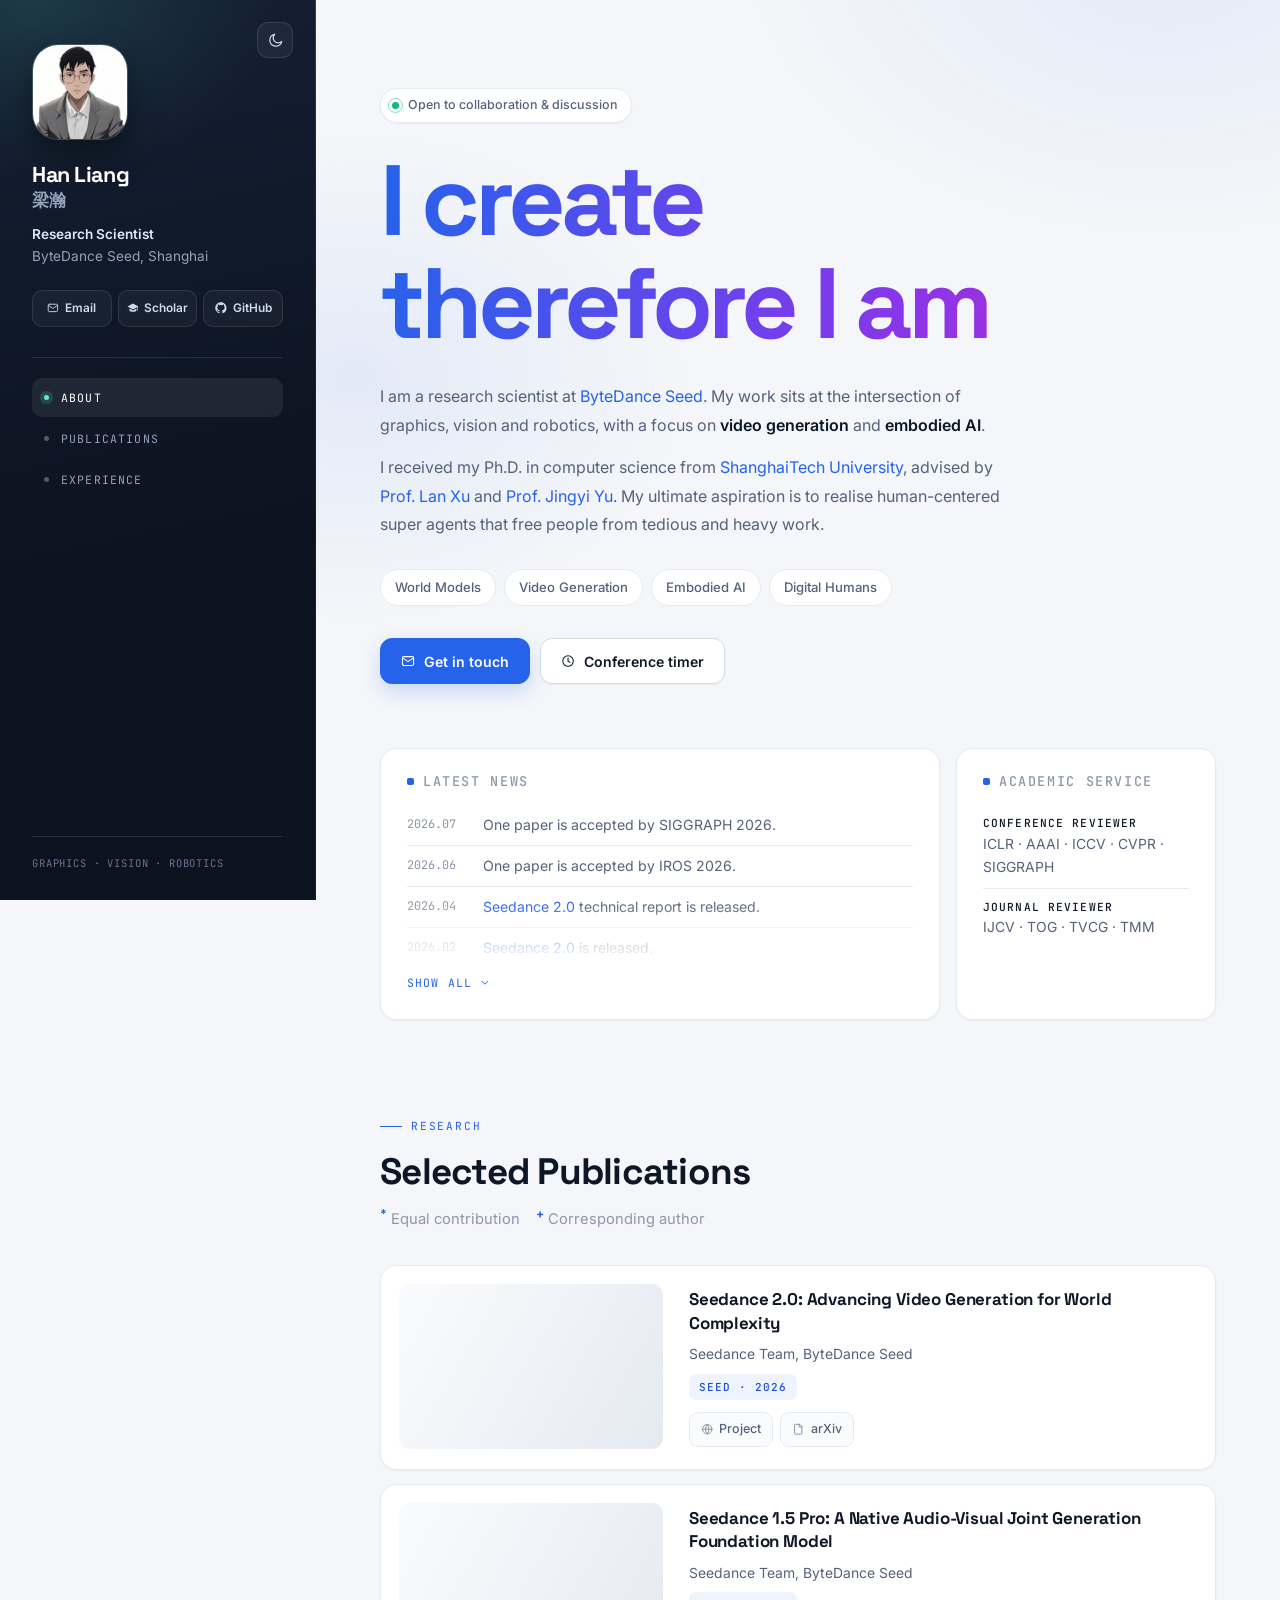
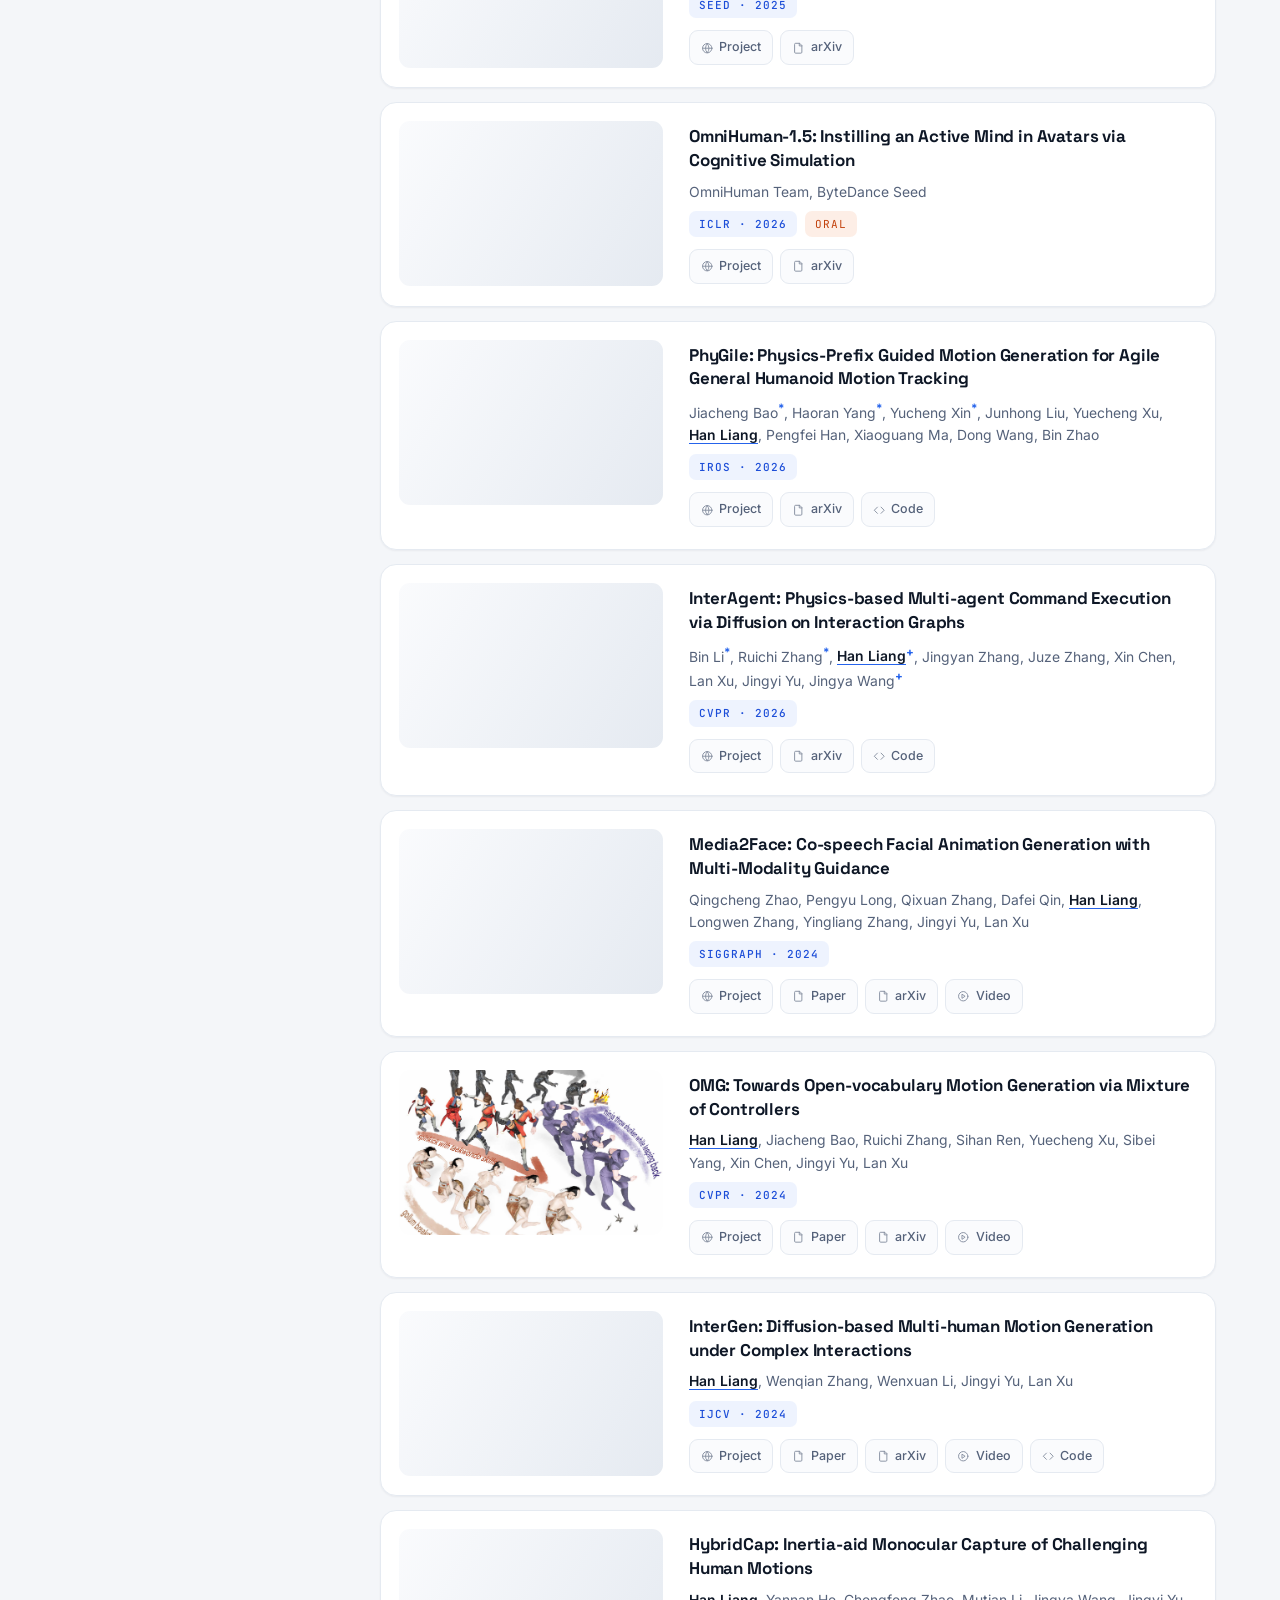
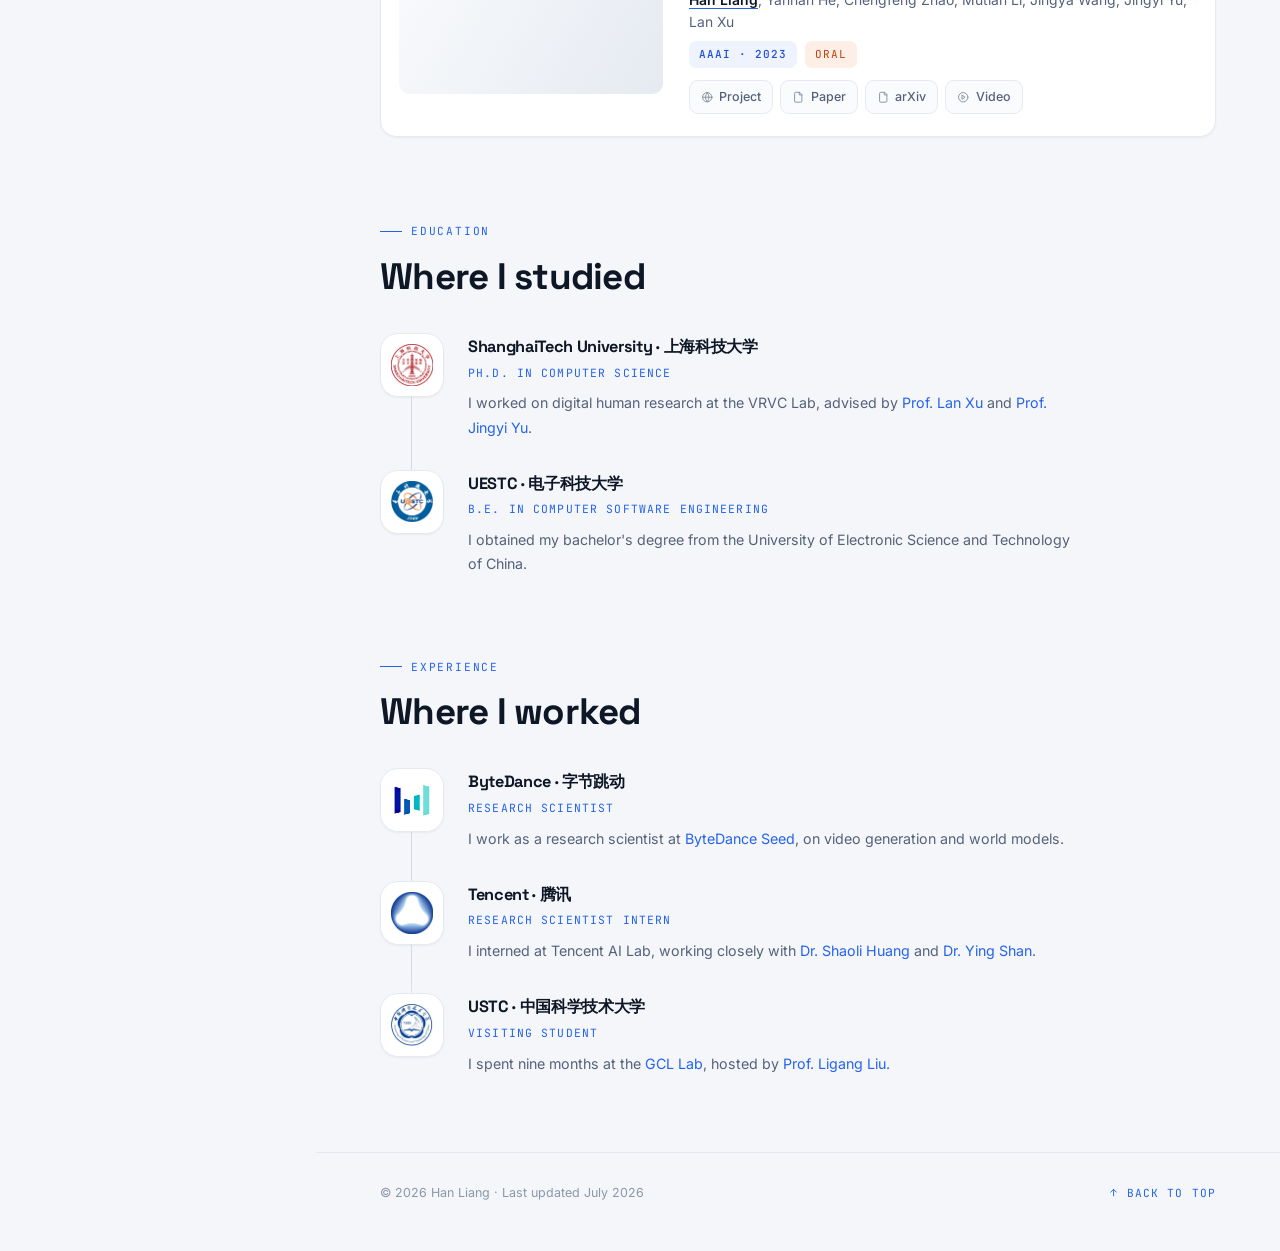
==== commit 7103246e: "reframe" ====
--- a/index.html
+++ b/index.html
@@ -1,1027 +1,1757 @@
 <!DOCTYPE html>
-<html lang="en">
+<html lang="en" data-theme="light">
 
 <head>
-  <title>Han Liang | Research Scientist</title>
+  <meta charset="utf-8">
   <meta name="viewport" content="width=device-width, initial-scale=1">
-  <meta charset="utf-8" />
-  <meta name="description" content="Han Liang is a research scientist at ByteDance Seed working on video generation, world models, and embodied AI.">
-  <meta name="keywords" content="Han Liang, 梁瀚, video generation, embodied AI, world model, computer vision, computer graphics">
-  <meta name="theme-color" content="#0b1220">
-  <!-- Custom Theme files -->
-  <link href="css/bootstrap.css" type="text/css" rel="stylesheet" media="all">
-  <link href="css/style.css" type="text/css" rel="stylesheet" media="all">
-  <!-- font-awesome icons -->
-  <link href="css/fontawesome-all.min.css" rel="stylesheet">
-  <!-- //Custom Theme files -->
-  <!-- online-fonts -->
+  <title>Han Liang | Research Scientist, ByteDance Seed</title>
+  <meta name="description"
+    content="Han Liang (梁瀚) is a research scientist at ByteDance Seed, working on video generation, world models, and embodied AI.">
+  <meta name="author" content="Han Liang">
+  <meta name="keywords"
+    content="Han Liang, 梁瀚, ByteDance Seed, video generation, embodied AI, world model, motion generation, computer vision, computer graphics">
+  <link rel="canonical" href="https://tr3e.github.io/">
   <link rel="icon" href="./images/ShanghaiTech.png">
+
+  <meta property="og:type" content="profile">
+  <meta property="og:title" content="Han Liang | Research Scientist, ByteDance Seed">
+  <meta property="og:description"
+    content="Research at the intersection of graphics, vision and robotics — video generation, world models, and embodied AI.">
+  <meta property="og:url" content="https://tr3e.github.io/">
+  <meta property="og:image" content="https://tr3e.github.io/images/lianghan-manga.jpg">
+  <meta name="twitter:card" content="summary">
+
+  <meta name="color-scheme" content="light dark">
+  <meta name="theme-color" content="#0b1017">
+
   <link rel="preconnect" href="https://fonts.googleapis.com">
   <link rel="preconnect" href="https://fonts.gstatic.com" crossorigin>
-  <link href="https://fonts.googleapis.com/css2?family=DM+Sans:wght@400;500;600;700&amp;family=Manrope:wght@500;600;700;800&amp;display=swap" rel="stylesheet">
-  <!-- //online-fonts -->
+  <link rel="stylesheet"
+    href="https://fonts.googleapis.com/css2?family=Inter:wght@400;500;600;700&amp;family=JetBrains+Mono:wght@500&amp;family=Space+Grotesk:wght@600;700&amp;display=swap">
+
+  <script>
+    (function () {
+      var stored = null;
+      try { stored = localStorage.getItem('theme'); } catch (e) { }
+      var dark = stored ? stored === 'dark' : window.matchMedia('(prefers-color-scheme: dark)').matches;
+      document.documentElement.dataset.theme = dark ? 'dark' : 'light';
+    })();
+  </script>
+
   <style>
     :root {
-      --ink: #142033;
-      --muted: #657286;
-      --line: #e5eaf1;
-      --paper: #ffffff;
-      --canvas: #f5f7fa;
-      --navy: #0b1220;
-      --navy-soft: #111c30;
+      --bg: #f4f6f9;
+      --surface: #ffffff;
+      --surface-2: #fafbfd;
+      --text: #0e1726;
+      --text-2: #55627a;
+      --text-3: #8c97a9;
+      --border: #e5eaf1;
+      --border-2: #d3dbe6;
       --accent: #2563eb;
-      --accent-soft: #eaf1ff;
-      --cyan: #5eead4;
-      --radius: 18px;
-      --shadow: 0 16px 42px rgba(15, 23, 42, .08);
-      --sidebar: 330px;
-    }
-
-    *, *::before, *::after { box-sizing: border-box; }
-    html { scroll-behavior: smooth; scroll-padding-top: 28px; }
+      --accent-ink: #1d4ed8;
+      --accent-soft: rgba(37, 99, 235, .08);
+      --highlight: #c2410c;
+      --highlight-soft: rgba(234, 88, 12, .1);
+      --grad-1: #2563eb;
+      --grad-2: #7c3aed;
+      --grad-3: #c026d3;
+      --rail: #0c1320;
+      --rail-2: #141f33;
+      --rail-text: #f2f6fc;
+      --rail-muted: #93a2b9;
+      --rail-line: rgba(255, 255, 255, .1);
+      --mint: #5eead4;
+      --shadow-sm: 0 1px 2px rgba(16, 24, 40, .05);
+      --shadow-md: 0 14px 40px rgba(16, 24, 40, .09);
+      --radius: 16px;
+      --rail-w: 316px;
+      --gutter: clamp(24px, 5vw, 76px);
+      --maxw: 1120px;
+      --sans: "Inter", system-ui, -apple-system, "Helvetica Neue", sans-serif;
+      --display: "Space Grotesk", "Inter", system-ui, sans-serif;
+      --mono: "JetBrains Mono", ui-monospace, SFMono-Regular, Menlo, monospace;
+    }
+
+    [data-theme="dark"] {
+      --bg: #080c13;
+      --surface: #101724;
+      --surface-2: #141c2b;
+      --text: #e8eef8;
+      --text-2: #a2b0c4;
+      --text-3: #78859a;
+      --border: #1e293b;
+      --border-2: #2b384c;
+      --accent: #7aa8ff;
+      --accent-ink: #a3c2ff;
+      --accent-soft: rgba(122, 168, 255, .12);
+      --highlight: #fdba74;
+      --highlight-soft: rgba(251, 146, 60, .14);
+      --grad-1: #7aa8ff;
+      --grad-2: #c08cff;
+      --grad-3: #e0aaff;
+      --rail: #05080d;
+      --rail-2: #0d1523;
+      --shadow-sm: 0 1px 2px rgba(0, 0, 0, .4);
+      --shadow-md: 0 18px 44px rgba(0, 0, 0, .5);
+    }
+
+    *,
+    *::before,
+    *::after {
+      box-sizing: border-box;
+    }
+
+    html {
+      scroll-behavior: smooth;
+      scroll-padding-top: 32px;
+      -webkit-text-size-adjust: 100%;
+    }
+
     body {
       margin: 0;
-      color: var(--ink);
-      background: var(--canvas);
-      font-family: "DM Sans", sans-serif;
+      background: var(--bg);
+      color: var(--text);
+      font-family: var(--sans);
+      font-size: 16px;
+      line-height: 1.65;
       -webkit-font-smoothing: antialiased;
-    }
+      text-rendering: optimizeLegibility;
+    }
+
     body::before {
       content: "";
       position: fixed;
-      inset: 0 0 0 var(--sidebar);
+      inset: 0 0 0 var(--rail-w);
       z-index: -1;
       pointer-events: none;
       background:
-        radial-gradient(circle at 92% 4%, rgba(37, 99, 235, .08), transparent 24rem),
-        linear-gradient(rgba(255,255,255,.45) 1px, transparent 1px),
-        linear-gradient(90deg, rgba(255,255,255,.45) 1px, transparent 1px);
-      background-size: auto, 32px 32px, 32px 32px;
-    }
-    a { color: var(--accent); text-decoration: none; transition: color .2s ease, opacity .2s ease; }
-    a:hover { color: #1d4ed8; }
-    :focus-visible { outline: 3px solid rgba(37, 99, 235, .3); outline-offset: 3px; border-radius: 6px; }
-    p { color: var(--muted); letter-spacing: 0; line-height: 1.75; }
-
-    .sidenav {
+        radial-gradient(38rem 26rem at 88% -6%, var(--accent-soft), transparent 70%),
+        radial-gradient(30rem 22rem at 4% 42%, var(--accent-soft), transparent 70%);
+    }
+
+    h1, h2, h3, h4 {
+      margin: 0;
+      font-family: var(--display);
+      font-weight: 700;
+      line-height: 1.2;
+      letter-spacing: -.02em;
+      color: var(--text);
+    }
+
+    p {
+      margin: 0;
+      color: var(--text-2);
+    }
+
+    ul {
+      margin: 0;
+      padding: 0;
+      list-style: none;
+    }
+
+    a {
+      color: var(--accent);
+      text-decoration: none;
+      transition: color .18s ease, background-color .18s ease, border-color .18s ease, transform .18s ease;
+    }
+
+    a:hover { color: var(--accent-ink); }
+
+    img, video { display: block; max-width: 100%; }
+
+    :focus-visible {
+      outline: 2px solid var(--accent);
+      outline-offset: 3px;
+      border-radius: 6px;
+    }
+
+    .icon {
+      width: 1em;
+      height: 1em;
+      flex: none;
+    }
+
+    .skip-link {
+      position: fixed;
+      top: 12px;
+      left: 12px;
+      z-index: 200;
+      padding: 10px 16px;
+      border-radius: 10px;
+      background: var(--accent);
+      color: #fff;
+      font-size: .85rem;
+      font-weight: 600;
+      transform: translateY(-160%);
+      transition: transform .2s ease;
+    }
+
+    .skip-link:focus { color: #fff; transform: none; }
+
+    .progress {
+      position: fixed;
+      top: 0;
+      left: var(--rail-w);
+      right: 0;
+      height: 2px;
+      z-index: 60;
+      transform-origin: 0 50%;
+      transform: scaleX(0);
+      background: linear-gradient(90deg, var(--accent), var(--mint));
+    }
+
+    /* ---------- sidebar ---------- */
+
+    .rail {
       position: fixed;
       inset: 0 auto 0 0;
-      z-index: 20;
-      width: var(--sidebar);
-      height: 100vh;
-      padding: 42px 36px 30px;
+      z-index: 50;
+      display: flex;
+      flex-direction: column;
+      width: var(--rail-w);
+      padding: 44px 32px 28px;
       overflow-y: auto;
+      overscroll-behavior: contain;
+      color: var(--rail-text);
+      background:
+        radial-gradient(22rem 16rem at 10% 0%, rgba(94, 234, 212, .13), transparent 70%),
+        linear-gradient(168deg, var(--rail-2), var(--rail) 62%);
+      border-right: 1px solid rgba(255, 255, 255, .06);
+    }
+
+    .avatar {
+      width: 96px;
+      height: 96px;
+      margin-bottom: 22px;
+      object-fit: cover;
+      border-radius: 26px;
+      border: 1px solid rgba(255, 255, 255, .18);
+      box-shadow: 0 16px 34px rgba(0, 0, 0, .4);
+    }
+
+    .rail h1 {
+      font-size: 1.35rem;
       color: #fff;
-      background:
-        radial-gradient(circle at 25% 10%, rgba(94, 234, 212, .16), transparent 18rem),
-        linear-gradient(155deg, var(--navy-soft), var(--navy) 64%);
-    }
-    .sidenav::after {
-      content: "";
-      position: absolute;
-      right: 24px;
-      bottom: 24px;
-      width: 90px;
-      height: 90px;
-      opacity: .25;
-      border-right: 1px solid var(--cyan);
-      border-bottom: 1px solid var(--cyan);
-      border-radius: 0 0 28px;
-      pointer-events: none;
-    }
-    .side_top { padding: 0; text-align: left; }
-    .navimg {
+    }
+
+    .rail h1 span {
       display: block;
-      width: 116px !important;
-      height: 116px;
-      margin: 0 0 24px;
-      object-fit: cover;
-      border: 3px solid rgba(255,255,255,.78);
-      border-radius: 30px;
-      box-shadow: 0 18px 32px rgba(0,0,0,.28);
-    }
-    .sidenav h1 {
-      margin: 0;
-      color: #fff;
-      font: 700 1.45rem/1.35 "Manrope", sans-serif;
-    }
-    .sidebar-role {
+      margin-top: 2px;
+      font-size: 1.05rem;
+      font-weight: 600;
+      color: var(--rail-muted);
+      letter-spacing: 0;
+    }
+
+    .rail__role {
+      margin: 14px 0 22px;
+      color: var(--rail-muted);
+      font-size: .85rem;
+      line-height: 1.6;
+    }
+
+    .rail__role b {
       display: block;
-      margin: 8px 0 22px;
-      color: #aab7cb;
-      font-size: .88rem;
-      line-height: 1.55;
-    }
-    .profile-links {
+      color: #dfe8f5;
+      font-weight: 600;
+    }
+
+    .socials {
       display: flex;
-      flex-wrap: wrap;
-      gap: 8px;
-      margin: 0 0 30px;
-    }
-    .profile-links a {
+      flex-wrap: nowrap;
+      gap: 6px;
+      margin-bottom: 30px;
+    }
+
+    .socials a {
       display: inline-flex;
+      flex: 1 1 0;
+      min-width: 0;
       align-items: center;
-      min-height: 34px;
-      padding: 7px 11px;
-      color: #dce7f5;
-      font-size: .78rem;
+      justify-content: center;
+      gap: 6px;
+      padding: 8px 6px;
+      font-size: .74rem;
       font-weight: 600;
-      border: 1px solid rgba(255,255,255,.14);
-      border-radius: 9px;
-      background: rgba(255,255,255,.06);
-    }
-    .profile-links a:hover { color: #fff; border-color: rgba(94,234,212,.55); background: rgba(94,234,212,.1); }
-    header { padding: 0; }
-    nav.mnu { text-align: left; }
-    nav.mnu .menu { display: grid; gap: 4px; }
-    nav.mnu .menu li { margin: 0 !important; }
-    nav.mnu .menu a {
+      color: #cddbec;
+      border: 1px solid var(--rail-line);
+      border-radius: 10px;
+      background: rgba(255, 255, 255, .04);
+    }
+
+    .socials a:hover {
+      color: #06121a;
+      background: var(--mint);
+      border-color: var(--mint);
+      transform: translateY(-1px);
+    }
+
+    .rail nav { margin-bottom: auto; }
+
+    .rail nav ul {
+      display: grid;
+      gap: 2px;
+      padding-top: 20px;
+      border-top: 1px solid var(--rail-line);
+    }
+
+    .rail nav a {
       display: flex;
       align-items: center;
       gap: 12px;
       padding: 10px 12px;
-      color: #96a5bb;
-      font-size: .8rem;
-      font-weight: 700;
+      border-radius: 10px;
+      color: var(--rail-muted);
+      font-family: var(--mono);
+      font-size: .72rem;
+      letter-spacing: .1em;
+      text-transform: uppercase;
+    }
+
+    .rail nav a::before {
+      content: "";
+      width: 5px;
+      height: 5px;
+      border-radius: 50%;
+      background: currentColor;
+      opacity: .5;
+      transition: .2s ease;
+    }
+
+    .rail nav a:hover {
+      color: #fff;
+      background: rgba(255, 255, 255, .05);
+    }
+
+    .rail nav a[aria-current="true"] {
+      color: #fff;
+      background: rgba(255, 255, 255, .07);
+    }
+
+    .rail nav a[aria-current="true"]::before {
+      opacity: 1;
+      background: var(--mint);
+      box-shadow: 0 0 0 4px rgba(94, 234, 212, .16);
+    }
+
+    .rail__foot {
+      margin-top: 34px;
+      padding-top: 18px;
+      border-top: 1px solid var(--rail-line);
+      color: #64758d;
+      font-family: var(--mono);
+      font-size: .66rem;
       letter-spacing: .08em;
-      border-radius: 10px;
       text-transform: uppercase;
     }
-    nav.mnu .menu a::before {
-      content: "";
-      width: 6px;
-      height: 6px;
-      border: 1px solid currentColor;
-      border-radius: 50%;
+
+    .theme-toggle {
+      position: absolute;
+      top: 22px;
+      right: 22px;
+      display: grid;
+      place-items: center;
+      width: 36px;
+      height: 36px;
+      padding: 0;
+      color: #cddbec;
+      font-size: 17px;
+      border: 1px solid var(--rail-line);
+      border-radius: 11px;
+      background: rgba(255, 255, 255, .05);
+      cursor: pointer;
       transition: .2s ease;
     }
-    nav.mnu .menu a:hover,
-    nav.mnu .menu a.active { color: #fff; background: rgba(255,255,255,.07); }
-    nav.mnu .menu a.active::before { border-color: var(--cyan); background: var(--cyan); box-shadow: 0 0 0 4px rgba(94,234,212,.1); }
-    .sidebar-note {
-      margin-top: 34px;
-      color: #6f8099;
-      font-size: .72rem;
-    }
-
-    .main { margin-left: var(--sidebar); }
-    .banner-text-w3ls,
-    .publication,
-    .wedo {
-      max-width: 1180px;
+
+    .theme-toggle:hover {
+      color: #06121a;
+      background: var(--mint);
+      border-color: var(--mint);
+    }
+
+    .theme-toggle .i-sun { display: none; }
+    [data-theme="dark"] .theme-toggle .i-sun { display: block; }
+    [data-theme="dark"] .theme-toggle .i-moon { display: none; }
+
+    /* ---------- layout ---------- */
+
+    main { margin-left: var(--rail-w); }
+
+    .section {
+      max-width: var(--maxw);
       margin: 0 auto;
-      padding: 72px clamp(30px, 6vw, 86px);
-      background: transparent;
-      border: 0;
-    }
-    .banner-text-w3ls { min-height: 100vh; display: flex; align-items: center; }
-    .hero { width: 100%; }
-    .eyebrow {
+      padding: 76px var(--gutter);
+    }
+
+    .section + .section { padding-top: 0; }
+
+    .section__head { margin-bottom: 34px; }
+
+    .kicker {
       display: inline-flex;
       align-items: center;
       gap: 9px;
-      margin-bottom: 22px;
+      margin-bottom: 14px;
       color: var(--accent);
+      font-family: var(--mono);
+      font-size: .7rem;
+      letter-spacing: .16em;
+      text-transform: uppercase;
+    }
+
+    .kicker::before {
+      content: "";
+      width: 22px;
+      height: 1px;
+      background: currentColor;
+    }
+
+    .section__head h2 {
+      font-size: clamp(1.7rem, 3vw, 2.3rem);
+    }
+
+    .section__head p {
+      margin-top: 10px;
+      font-size: .92rem;
+      color: var(--text-3);
+    }
+
+    /* ---------- hero ---------- */
+
+    .hero {
+      display: flex;
+      align-items: center;
+      min-height: 100vh;
+      padding-top: 88px;
+      padding-bottom: 88px;
+    }
+
+    .hero > div { width: 100%; }
+
+    @keyframes rise {
+      from { opacity: 0; transform: translateY(15px); }
+    }
+
+    .hero > div > * { animation: rise .7s cubic-bezier(.22, .68, .2, 1) both; }
+    .hero > div > *:nth-child(2) { animation-delay: .06s; }
+    .hero > div > *:nth-child(3) { animation-delay: .12s; }
+    .hero > div > *:nth-child(4) { animation-delay: .16s; }
+    .hero > div > *:nth-child(5) { animation-delay: .2s; }
+    .hero > div > *:nth-child(6) { animation-delay: .24s; }
+    .hero > div > *:nth-child(7) { animation-delay: .28s; }
+
+    .status {
+      display: inline-flex;
+      align-items: center;
+      gap: 9px;
+      margin-bottom: 26px;
+      padding: 6px 13px 6px 11px;
+      border: 1px solid var(--border);
+      border-radius: 999px;
+      background: var(--surface);
+      box-shadow: var(--shadow-sm);
+      color: var(--text-2);
       font-size: .78rem;
-      font-weight: 800;
-      letter-spacing: .12em;
-      text-transform: uppercase;
-    }
-    .eyebrow::before { content: ""; width: 28px; height: 2px; background: var(--accent); }
+      font-weight: 500;
+    }
+
+    .status i {
+      position: relative;
+      width: 7px;
+      height: 7px;
+      border-radius: 50%;
+      background: #10b981;
+    }
+
+    .status i::after {
+      content: "";
+      position: absolute;
+      inset: -4px;
+      border-radius: 50%;
+      border: 1px solid #10b981;
+      opacity: .5;
+      animation: pulse 2.4s ease-out infinite;
+    }
+
+    @keyframes pulse {
+      0% { transform: scale(.6); opacity: .7; }
+      100% { transform: scale(1.5); opacity: 0; }
+    }
+
     .hero h1 {
-      max-width: 820px;
-      margin: 0 0 18px;
-      color: var(--ink);
-      font: 800 clamp(2.8rem, 6vw, 5.4rem)/.98 "Manrope", sans-serif;
-      letter-spacing: -.06em;
-    }
-    .hero h1 span { color: var(--accent); }
-    .hero-lead {
-      max-width: 800px;
-      margin: 0;
-      color: #42516a;
-      font-size: clamp(1.08rem, 1.7vw, 1.3rem);
-      line-height: 1.75;
-    }
-    .hero-lead strong { color: var(--ink); }
-    .interest-list {
+      font-size: clamp(3rem, 7.8vw, 6.5rem);
+      line-height: 1.04;
+      letter-spacing: -.05em;
+      text-wrap: balance;
+      /* Gradient lives on the heading so both <em> fragments share one
+         continuous ramp instead of restarting it per fragment. fit-content
+         keeps the ramp mapped to the text itself, not the container, so the
+         end colour does not drift with viewport width. */
+      width: fit-content;
+      background-image: linear-gradient(96deg, var(--grad-1), var(--grad-2) 54%, var(--grad-3));
+      -webkit-background-clip: text;
+      background-clip: text;
+    }
+
+    .hero h1 em {
+      font-style: normal;
+      color: transparent;
+      -webkit-text-fill-color: transparent;
+    }
+
+    .lede {
+      max-width: 62ch;
+      margin-top: 26px;
+      font-size: clamp(1rem, 1.25vw, 1.14rem);
+      line-height: 1.78;
+    }
+
+    .lede + .lede { margin-top: 14px; }
+
+    .lede strong { color: var(--text); font-weight: 600; }
+
+    .tags {
+      display: flex;
+      flex-wrap: wrap;
+      gap: 8px;
+      margin: 30px 0 32px;
+    }
+
+    .tags li {
+      padding: 7px 14px;
+      border: 1px solid var(--border);
+      border-radius: 999px;
+      background: var(--surface);
+      color: var(--text-2);
+      font-size: .82rem;
+      font-weight: 500;
+    }
+
+    .actions {
       display: flex;
       flex-wrap: wrap;
       gap: 10px;
-      margin: 28px 0 32px;
-      padding: 0;
-      list-style: none;
-    }
-    .interest-list li {
-      padding: 9px 14px;
-      color: #33415a;
-      font-size: .86rem;
-      font-weight: 600;
-      border: 1px solid #dce4ef;
-      border-radius: 999px;
-      background: rgba(255,255,255,.78);
-    }
-    .hero-actions { display: flex; flex-wrap: wrap; gap: 12px; }
-    .button {
+    }
+
+    .btn {
       display: inline-flex;
       align-items: center;
-      justify-content: center;
+      gap: 9px;
       min-height: 46px;
-      padding: 0 18px;
+      padding: 0 20px;
+      border: 1px solid var(--accent);
+      border-radius: 12px;
+      background: var(--accent);
       color: #fff;
       font-size: .88rem;
-      font-weight: 700;
-      border: 1px solid var(--accent);
-      border-radius: 11px;
-      background: var(--accent);
-      box-shadow: 0 8px 20px rgba(37,99,235,.18);
-    }
-    .button:hover { color: #fff; background: #1d4ed8; transform: translateY(-1px); }
-    .button.secondary { color: var(--ink); border-color: #dbe2ec; background: rgba(255,255,255,.84); box-shadow: none; }
-    .button.secondary:hover { color: var(--accent); border-color: #b9c9e7; }
-    .info-grid {
+      font-weight: 600;
+      box-shadow: 0 8px 20px rgba(37, 99, 235, .2);
+    }
+
+    .btn:hover {
+      color: #fff;
+      background: var(--accent-ink);
+      border-color: var(--accent-ink);
+      transform: translateY(-1px);
+    }
+
+    .btn--ghost {
+      color: var(--text);
+      background: var(--surface);
+      border-color: var(--border-2);
+      box-shadow: var(--shadow-sm);
+    }
+
+    .btn--ghost:hover {
+      color: var(--accent);
+      background: var(--surface);
+      border-color: var(--accent);
+    }
+
+    .cards {
       display: grid;
-      grid-template-columns: minmax(0, 1.35fr) minmax(270px, .65fr);
-      gap: 18px;
-      margin-top: 60px;
-    }
-    .info-card {
+      grid-template-columns: minmax(0, 1.4fr) minmax(260px, .6fr);
+      gap: 16px;
+      margin-top: 64px;
+    }
+
+    .card {
       padding: 24px 26px;
-      border: 1px solid rgba(219,226,236,.88);
+      border: 1px solid var(--border);
       border-radius: var(--radius);
-      background: rgba(255,255,255,.78);
-      box-shadow: 0 10px 32px rgba(15,23,42,.045);
-      backdrop-filter: blur(14px);
-    }
-    .info-card h2 {
+      background: var(--surface);
+      box-shadow: var(--shadow-sm);
+    }
+
+    .card h3 {
       display: flex;
       align-items: center;
-      gap: 10px;
-      margin: 0 0 16px;
-      color: var(--ink);
-      font: 700 1rem/1.2 "Manrope", sans-serif;
-    }
-    .info-card h2::before { content: ""; width: 8px; height: 8px; border-radius: 3px; background: var(--accent); }
-    #news-list { max-height: 112px; overflow: hidden; transition: max-height .45s ease; }
-    #news-list.expanded { max-height: 520px; }
-    .news-list, .service-list { margin: 0; padding: 0; list-style: none; }
-    .news-list li {
-      position: relative;
-      padding: 8px 0 8px 86px;
-      color: var(--muted);
+      gap: 9px;
+      margin-bottom: 16px;
+      font-size: .84rem;
+      font-family: var(--mono);
+      font-weight: 500;
+      letter-spacing: .12em;
+      text-transform: uppercase;
+      color: var(--text-3);
+    }
+
+    .card h3::before {
+      content: "";
+      width: 7px;
+      height: 7px;
+      border-radius: 2px;
+      background: var(--accent);
+    }
+
+    .news {
+      max-height: 156px;
+      overflow: hidden;
+      -webkit-mask-image: linear-gradient(#000 62%, transparent);
+      mask-image: linear-gradient(#000 62%, transparent);
+      transition: max-height .5s cubic-bezier(.4, 0, .2, 1);
+    }
+
+    .news.is-open {
+      max-height: 620px;
+      -webkit-mask-image: none;
+      mask-image: none;
+    }
+
+    .news li {
+      display: flex;
+      gap: 14px;
+      padding: 9px 0;
+      border-bottom: 1px solid var(--border);
+      color: var(--text-2);
       font-size: .88rem;
       line-height: 1.55;
-      border-bottom: 1px solid #edf0f5;
-    }
-    .news-list li:last-child { border: 0; }
-    .news-list time { position: absolute; left: 0; color: #8a96a8; font: 600 .75rem/1.65 "DM Sans", sans-serif; }
-    .service-list li { padding: 7px 0; color: var(--muted); font-size: .88rem; line-height: 1.6; }
-    #news-box-more {
+    }
+
+    .news li:last-child { border-bottom: 0; }
+
+    .news time {
+      flex: none;
+      width: 62px;
+      color: var(--text-3);
+      font-family: var(--mono);
+      font-size: .74rem;
+      line-height: 1.85;
+    }
+
+    .news .pill {
+      display: inline-block;
+      margin-left: 6px;
+      padding: 1px 7px;
+      border-radius: 5px;
+      background: var(--highlight-soft);
+      color: var(--highlight);
+      font-family: var(--mono);
+      font-size: .66rem;
+      letter-spacing: .06em;
+      text-transform: uppercase;
+      vertical-align: 1px;
+    }
+
+    .more {
       display: inline-flex;
-      margin-top: 13px;
+      align-items: center;
+      gap: 7px;
+      margin-top: 14px;
       padding: 0;
+      border: 0;
+      background: none;
       color: var(--accent);
-      font-size: .75rem !important;
-      font-weight: 800;
-      letter-spacing: .08em;
-      border: 0;
-      background: transparent;
+      font-family: var(--mono);
+      font-size: .72rem;
+      letter-spacing: .1em;
+      text-transform: uppercase;
       cursor: pointer;
+    }
+
+    .more .icon { transition: transform .3s ease; }
+    .more[aria-expanded="true"] .icon { transform: rotate(180deg); }
+
+    .service li {
+      padding: 9px 0;
+      border-bottom: 1px solid var(--border);
+      font-size: .87rem;
+      color: var(--text-2);
+    }
+
+    .service li:last-child { border-bottom: 0; }
+
+    .service b {
+      display: block;
+      color: var(--text);
+      font-family: var(--mono);
+      font-size: .7rem;
+      font-weight: 500;
+      letter-spacing: .1em;
       text-transform: uppercase;
     }
 
-    .publication { padding-top: 42px; }
-    .publication::before,
-    #experience::before {
-      content: "";
-      display: block;
+    /* ---------- publications ---------- */
+
+    .legend {
+      display: inline-flex;
+      flex-wrap: wrap;
+      gap: 16px;
+      margin-top: 14px;
+      color: var(--text-3);
+      font-size: .8rem;
+    }
+
+    .legend sup {
+      color: var(--accent);
+      font-weight: 700;
+    }
+
+    .papers { display: grid; gap: 14px; }
+
+    .paper {
+      display: grid;
+      grid-template-columns: minmax(0, 264px) minmax(0, 1fr);
+      gap: 26px;
+      padding: 18px;
+      border: 1px solid var(--border);
+      border-radius: var(--radius);
+      background: var(--surface);
+      box-shadow: var(--shadow-sm);
+      transition: transform .3s cubic-bezier(.4, 0, .2, 1), box-shadow .3s ease, border-color .3s ease;
+    }
+
+    .paper:hover {
+      transform: translateY(-3px);
+      border-color: var(--border-2);
+      box-shadow: var(--shadow-md);
+    }
+
+    .paper__media {
+      position: relative;
+      overflow: hidden;
+      border-radius: 11px;
+      background: linear-gradient(120deg, var(--surface-2), var(--border));
+      aspect-ratio: 16 / 10;
+    }
+
+    .paper__media video {
       width: 100%;
-      height: 1px;
-      margin-bottom: 64px;
-      background: linear-gradient(90deg, var(--line), transparent);
-    }
-    h3.w3_head {
-      margin: 0 0 34px !important;
-      color: var(--ink);
-      font: 800 clamp(1.8rem, 3vw, 2.5rem)/1.15 "Manrope", sans-serif;
-      letter-spacing: -.04em;
-    }
-    h3.w3_head::after {
-      content: "A selection of recent work";
-      display: block;
-      margin-top: 10px;
-      color: #8a95a5;
-      font: 500 .86rem/1.5 "DM Sans", sans-serif;
-      letter-spacing: 0;
-    }
-    .author-legend {
-      margin: -22px 0 28px;
-      color: #8a95a5;
-      font-size: .78rem;
-    }
-    .author-legend sup {
-      color: var(--accent);
-      font-weight: 800;
-    }
-    .publication .container-fluid,
-    .publication .col-lg-12,
-    .wedo .col-xl-12 { padding: 0; }
-    .paper-box {
-      display: grid;
-      grid-template-columns: minmax(220px, 28%) 1fr;
-      gap: 28px;
-      margin: 0 0 18px;
-      padding: 18px;
-      border: 1px solid var(--line);
-      border-radius: var(--radius);
-      background: var(--paper);
-      box-shadow: 0 5px 18px rgba(15,23,42,.035);
-      transition: transform .25s ease, box-shadow .25s ease, border-color .25s ease;
-    }
-    .paper-box:hover { transform: translateY(-3px); border-color: #cbd8ec; box-shadow: var(--shadow); }
-    .paper_img { width: auto; max-width: none; padding: 0; overflow: hidden; border-radius: 12px; background: #e9edf3; aspect-ratio: 16 / 10; }
-    .paper_img video, .paper_img img {
-      display: block;
-      width: 100% !important;
       height: 100%;
       object-fit: cover;
-      border-radius: inherit;
-      box-shadow: none;
-      transition: transform .45s ease;
-    }
-    .paper-box:hover .paper_img video { transform: scale(1.025); }
-    .paper-content { display: flex; flex-direction: column; justify-content: center; max-width: none; padding: 4px 0; }
-    .paper-content h4 { margin: 0 0 10px; color: var(--ink); font: 700 1.08rem/1.45 "Manrope", sans-serif; }
-    .paper-content p { margin: 2px 0; color: var(--muted); font-size: .88rem; line-height: 1.6; }
-    .paper-content p:last-child { margin-top: 10px; font-size: .78rem; font-weight: 700; }
-    .paper-content p:last-child a {
-      display: inline-block;
-      margin: 0 3px 4px;
-      padding: 5px 9px;
+      transition: transform .6s cubic-bezier(.4, 0, .2, 1);
+    }
+
+    .paper:hover .paper__media video { transform: scale(1.04); }
+
+    .paper__body {
+      display: flex;
+      flex-direction: column;
+      justify-content: center;
+      gap: 8px;
+      padding: 4px 4px 4px 0;
+      min-width: 0;
+    }
+
+    .paper__body h3 {
+      font-size: 1.06rem;
+      line-height: 1.4;
+      letter-spacing: -.01em;
+    }
+
+    .authors {
+      font-size: .87rem;
+      line-height: 1.6;
+    }
+
+    .authors strong {
+      color: var(--text);
+      font-weight: 600;
+      border-bottom: 1.5px solid var(--accent);
+    }
+
+    .authors sup { color: var(--accent); font-weight: 700; }
+
+    .meta {
+      display: flex;
+      flex-wrap: wrap;
+      align-items: center;
+      gap: 8px;
+    }
+
+    .venue {
+      padding: 4px 10px;
       border-radius: 7px;
       background: var(--accent-soft);
-    }
-
-    #experience { padding-top: 42px; }
-    #experience h3.w3_head::after { content: "Academic background"; }
-    #experience .experience h3.w3_head::after { content: "Research appointments"; }
-    #experience .experience { margin-top: 70px; }
-    .service_w3top { margin: 0 !important; }
-    .experience-box {
+      color: var(--accent-ink);
+      font-family: var(--mono);
+      font-size: .69rem;
+      font-weight: 500;
+      letter-spacing: .09em;
+      text-transform: uppercase;
+    }
+
+    .oral {
+      padding: 4px 10px;
+      border-radius: 7px;
+      background: var(--highlight-soft);
+      color: var(--highlight);
+      font-family: var(--mono);
+      font-size: .69rem;
+      letter-spacing: .09em;
+      text-transform: uppercase;
+    }
+
+    .links {
+      display: flex;
+      flex-wrap: wrap;
+      gap: 7px;
+      margin-top: 4px;
+    }
+
+    .links a {
+      display: inline-flex;
+      align-items: center;
+      gap: 6px;
+      padding: 6px 11px;
+      border: 1px solid var(--border);
+      border-radius: 9px;
+      background: var(--surface-2);
+      color: var(--text-2);
+      font-size: .78rem;
+      font-weight: 500;
+    }
+
+    .links a:hover {
+      color: var(--accent);
+      border-color: var(--accent);
+      background: var(--accent-soft);
+    }
+
+    .links .icon { opacity: .7; }
+
+    /* ---------- timeline ---------- */
+
+    .timeline { position: relative; }
+
+    .timeline::before {
+      content: "";
+      position: absolute;
+      top: 14px;
+      bottom: 46px;
+      left: 31px;
+      width: 1px;
+      background: linear-gradient(var(--border-2) 78%, transparent);
+    }
+
+    .tl {
       position: relative;
-      align-items: flex-start;
-      margin: 0 0 14px;
-      padding: 22px;
-      border: 1px solid var(--line);
-      border-radius: 16px;
-      background: var(--paper);
-    }
-    .experience-box .icon {
       display: grid;
-      flex: 0 0 76px;
-      width: 76px;
-      height: 76px;
+      grid-template-columns: 64px minmax(0, 1fr);
+      gap: 24px;
+      padding-bottom: 30px;
+    }
+
+    .tl:last-child { padding-bottom: 0; }
+
+    .tl__logo {
+      display: grid;
       place-items: center;
-      overflow: hidden;
-      border: 1px solid #e6eaf0;
-      border-radius: 15px;
-      background: #fff;
-    }
-    .experience-box .icon img { width: 58px !important; height: 58px; object-fit: contain; }
-    .service-content { margin-left: 20px; }
-    .service-content h4 { margin: 0 0 3px; color: var(--ink); font: 700 1rem/1.5 "Manrope", sans-serif; }
-    .service-content h4 + h4 { color: var(--accent); font-size: .82rem; font-weight: 700; }
-    .service-content p { margin-top: 7px; font-size: .88rem; line-height: 1.65; }
-
-    #skill { padding-top: 20px; padding-bottom: 44px; }
-    #skill > div {
-      padding: 26px;
-      text-align: center;
-      border: 1px solid var(--line);
-      border-radius: var(--radius);
-      background: var(--paper);
-    }
-    #skill .w3_head { width: auto !important; height: auto !important; margin: 0 !important; }
-    #skill .w3_head::after { display: none; }
-    .site-footer {
-      max-width: 1180px;
+      width: 64px;
+      height: 64px;
+      border: 1px solid var(--border);
+      border-radius: 18px;
+      background: var(--surface);
+      box-shadow: var(--shadow-sm);
+    }
+
+    .tl__logo img {
+      width: 42px;
+      height: 42px;
+      object-fit: contain;
+    }
+
+    .tl__body { padding-top: 4px; }
+
+    .tl__body h3 { font-size: 1.02rem; }
+
+    .tl__body h3 a { color: var(--text); }
+    .tl__body h3 a:hover { color: var(--accent); }
+
+    .role {
+      display: inline-block;
+      margin: 7px 0 9px;
+      color: var(--accent);
+      font-family: var(--mono);
+      font-size: .71rem;
+      letter-spacing: .1em;
+      text-transform: uppercase;
+    }
+
+    .tl__body p {
+      max-width: 68ch;
+      font-size: .89rem;
+      line-height: 1.7;
+    }
+
+    /* ---------- footer ---------- */
+
+    footer {
+      max-width: var(--maxw);
       margin: 0 auto;
-      padding: 0 clamp(30px, 6vw, 86px) 46px;
-      color: #8a95a5;
-      font-size: .76rem;
-    }
-
-    .reveal { opacity: 0; transform: translateY(18px); transition: opacity .6s ease, transform .6s ease; }
-    .reveal.visible { opacity: 1; transform: none; }
-
-    @media (max-width: 980px) {
-      :root { --sidebar: 270px; }
-      .sidenav { padding: 34px 26px; }
-      .navimg { width: 94px !important; height: 94px; border-radius: 25px; }
-      .banner-text-w3ls, .publication, .wedo { padding-left: 40px; padding-right: 40px; }
-      .info-grid { grid-template-columns: 1fr; }
-      .paper-box { grid-template-columns: minmax(180px, 32%) 1fr; gap: 20px; }
-    }
-    @media (max-width: 740px) {
-      :root { --sidebar: 0px; }
+      padding: 30px var(--gutter) 48px;
+      border-top: 1px solid var(--border);
+    }
+
+    .footer__inner {
+      display: flex;
+      flex-wrap: wrap;
+      gap: 12px;
+      align-items: center;
+      justify-content: space-between;
+      color: var(--text-3);
+      font-size: .78rem;
+    }
+
+    .to-top {
+      display: inline-flex;
+      align-items: center;
+      gap: 7px;
+      font-family: var(--mono);
+      font-size: .7rem;
+      letter-spacing: .1em;
+      text-transform: uppercase;
+    }
+
+    /* ---------- motion ---------- */
+
+    .reveal {
+      opacity: 0;
+      transform: translateY(16px);
+      transition: opacity .6s ease, transform .6s cubic-bezier(.4, 0, .2, 1);
+    }
+
+    .reveal.is-visible {
+      opacity: 1;
+      transform: none;
+    }
+
+    /* ---------- responsive ---------- */
+
+    @media (max-width: 1080px) {
+      :root { --rail-w: 268px; }
+      .rail { padding: 38px 24px 24px; }
+      .avatar { width: 82px; height: 82px; border-radius: 22px; }
+      .socials { gap: 5px; }
+      .socials a { gap: 4px; padding: 8px 3px; font-size: .7rem; }
+      .cards { grid-template-columns: 1fr; }
+      .paper { grid-template-columns: minmax(0, 210px) minmax(0, 1fr); gap: 20px; }
+    }
+
+    @media (max-width: 820px) {
+      :root { --rail-w: 0px; }
+
       body::before { inset: 0; }
-      .sidenav {
+
+      .rail {
         position: relative;
+        flex-direction: column;
         width: 100%;
-        height: auto;
-        min-height: 0;
-        padding: 26px 22px 18px;
+        padding: 24px 22px 14px;
         overflow: visible;
+        border-right: 0;
       }
-      .side_top { display: grid; grid-template-columns: 72px 1fr; gap: 0 16px; align-items: center; }
-      .navimg { grid-row: 1 / 4; width: 72px !important; height: 72px; margin: 0; border-radius: 20px; }
-      .sidenav h1 { font-size: 1.1rem; }
-      .sidebar-role { margin: 3px 0 8px; font-size: .75rem; }
-      .profile-links { grid-column: 1 / -1; margin: 17px 0 12px; }
-      .sidebar-note { display: none; }
-      header { overflow-x: auto; }
-      nav.mnu .menu { display: flex !important; width: max-content; }
-      nav.mnu .menu a { padding: 9px 11px; font-size: .69rem; }
-      .toggle, #drop { display: none !important; }
-      .main { margin-left: 0; }
-      .banner-text-w3ls { min-height: 0; padding-top: 64px; padding-bottom: 60px; }
-      .hero h1 { font-size: clamp(2.55rem, 13vw, 4rem); }
-      .info-grid { margin-top: 44px; }
-      .paper-box { grid-template-columns: 1fr; padding: 13px; }
-      .paper_img { aspect-ratio: 16 / 9; }
-      .paper-content { padding: 7px 3px 5px; }
-    }
-    @media (max-width: 480px) {
-      .banner-text-w3ls, .publication, .wedo { padding-left: 20px; padding-right: 20px; }
-      .info-card { padding: 20px; }
-      .news-list li { padding-left: 0; padding-top: 29px; }
-      .news-list time { top: 8px; }
-      .experience-box { padding: 17px; }
-      .experience-box .icon { flex-basis: 56px; width: 56px; height: 56px; border-radius: 12px; }
-      .experience-box .icon img { width: 42px !important; height: 42px; }
-      .service-content { margin-left: 14px; }
-      .site-footer { padding-left: 20px; padding-right: 20px; }
-    }
+
+      .rail__top {
+        display: grid;
+        grid-template-columns: 66px minmax(0, 1fr);
+        gap: 0 16px;
+        align-items: center;
+      }
+
+      .avatar {
+        grid-row: span 3;
+        width: 66px;
+        height: 66px;
+        margin: 0;
+        border-radius: 20px;
+      }
+
+      .rail h1 { font-size: 1.1rem; }
+      .rail h1 span { display: inline; margin-left: 6px; font-size: .95rem; }
+      .rail__role { margin: 4px 0 0; font-size: .78rem; }
+      .rail__role b { display: inline; }
+      .rail__role b::after { content: " · "; color: var(--rail-muted); font-weight: 400; }
+      .socials { gap: 8px; margin: 16px 0 14px; }
+      .socials a { flex: 0 1 auto; gap: 6px; padding: 8px 13px; font-size: .76rem; }
+      .rail nav { margin: 0 -22px; padding: 0 22px; overflow-x: auto; }
+      .rail nav::-webkit-scrollbar { display: none; }
+      .rail nav ul { display: flex; width: max-content; gap: 4px; padding-top: 14px; }
+      .rail nav a { padding: 9px 12px; font-size: .68rem; }
+      .rail__foot { display: none; }
+      .theme-toggle { top: 18px; right: 18px; }
+
+      .progress { left: 0; }
+      main { margin-left: 0; }
+      .section { padding: 60px var(--gutter); }
+      .hero { min-height: 0; padding-top: 56px; padding-bottom: 56px; }
+      .hero h1 { max-width: none; font-size: clamp(2.4rem, 10vw, 3.6rem); }
+      .cards { margin-top: 46px; }
+
+      .paper { grid-template-columns: 1fr; padding: 14px; }
+      .paper__media { aspect-ratio: 16 / 9; }
+      .paper__body { padding: 6px 4px 4px; }
+    }
+
+    @media (max-width: 520px) {
+      .timeline::before { left: 25px; }
+      .tl { grid-template-columns: 52px minmax(0, 1fr); gap: 16px; }
+      .tl__logo { width: 52px; height: 52px; border-radius: 15px; }
+      .tl__logo img { width: 34px; height: 34px; }
+      .news li { flex-direction: column; gap: 2px; }
+      .news time { width: auto; }
+      .news { max-height: 168px; }
+      .btn { width: 100%; justify-content: center; }
+    }
+
     @media (prefers-reduced-motion: reduce) {
       html { scroll-behavior: auto; }
-      *, *::before, *::after { transition-duration: .01ms !important; animation-duration: .01ms !important; }
+
+      *, *::before, *::after {
+        animation-duration: .01ms !important;
+        transition-duration: .01ms !important;
+      }
+
       .reveal { opacity: 1; transform: none; }
+    }
+
+    @media print {
+      .rail, .progress, .skip-link, .more { display: none !important; }
+      main { margin: 0; }
+      body { background: #fff; }
+      .paper, .card, .tl__logo { box-shadow: none; break-inside: avoid; }
+      .paper { grid-template-columns: 1fr; }
+      .paper__media { display: none; }
     }
   </style>
 </head>
 
 <body>
-  <aside class="sidenav" aria-label="Profile and navigation">
-    <div class="side_top">
-      <img src="images/lianghan-manga.jpg" width="116" height="116" alt="Portrait illustration of Han Liang" class="navimg">
-      <h1>Han Liang · 梁瀚</h1>
-      <span class="sidebar-role">Research Scientist<br>ByteDance Seed</span>
-      <div class="profile-links" aria-label="Profile links">
-        <a href="files/CV/cv_lianghan.pdf">CV</a>
-        <a href="mailto:lianghan@shanghaitech.edu.cn">Email</a>
-        <a href="https://github.com/tr3e">GitHub</a>
-        <a href="https://scholar.google.com/citations?user=V8dsEp8AAAAJ&amp;hl=en">Scholar</a>
+  <a class="skip-link" href="#main">Skip to content</a>
+  <div class="progress" id="progress"></div>
+
+  <svg width="0" height="0" aria-hidden="true" style="position:absolute">
+    <symbol id="i-mail" viewBox="0 0 24 24" fill="none" stroke="currentColor" stroke-width="1.8" stroke-linecap="round"
+      stroke-linejoin="round">
+      <rect x="2.5" y="4.5" width="19" height="15" rx="2.5" />
+      <path d="m3 7 9 6 9-6" />
+    </symbol>
+    <symbol id="i-github" viewBox="0 0 24 24" fill="currentColor">
+      <path
+        d="M12 .5C5.73.5.5 5.73.5 12c0 5.08 3.29 9.39 7.86 10.91.58.11.79-.25.79-.56v-2c-3.2.7-3.88-1.54-3.88-1.54-.52-1.33-1.28-1.68-1.28-1.68-1.05-.72.08-.7.08-.7 1.16.08 1.77 1.19 1.77 1.19 1.03 1.77 2.7 1.26 3.36.96.1-.75.4-1.26.73-1.55-2.55-.29-5.23-1.28-5.23-5.7 0-1.26.45-2.29 1.19-3.1-.12-.29-.52-1.46.11-3.05 0 0 .97-.31 3.18 1.18a11 11 0 0 1 5.8 0c2.2-1.49 3.17-1.18 3.17-1.18.63 1.59.23 2.76.12 3.05.74.81 1.19 1.84 1.19 3.1 0 4.43-2.69 5.4-5.25 5.69.41.36.78 1.06.78 2.14v3.17c0 .31.21.68.8.56A11.51 11.51 0 0 0 23.5 12C23.5 5.73 18.27.5 12 .5z" />
+    </symbol>
+    <symbol id="i-scholar" viewBox="0 0 24 24" fill="currentColor">
+      <path d="M12 3 1 9l11 6 9-4.9V17h2V9z" />
+      <path d="M5 13.2V17c0 1.66 3.13 3 7 3s7-1.34 7-3v-3.8l-7 3.8z" />
+    </symbol>
+    <symbol id="i-doc" viewBox="0 0 24 24" fill="none" stroke="currentColor" stroke-width="1.8" stroke-linecap="round"
+      stroke-linejoin="round">
+      <path d="M14 2.5H7a2 2 0 0 0-2 2v15a2 2 0 0 0 2 2h10a2 2 0 0 0 2-2V7.5z" />
+      <path d="M14 2.5v5h5" />
+    </symbol>
+    <symbol id="i-globe" viewBox="0 0 24 24" fill="none" stroke="currentColor" stroke-width="1.8" stroke-linecap="round"
+      stroke-linejoin="round">
+      <circle cx="12" cy="12" r="9" />
+      <path d="M3 12h18M12 3a15 15 0 0 1 0 18 15 15 0 0 1 0-18" />
+    </symbol>
+    <symbol id="i-play" viewBox="0 0 24 24" fill="none" stroke="currentColor" stroke-width="1.8" stroke-linecap="round"
+      stroke-linejoin="round">
+      <circle cx="12" cy="12" r="9" />
+      <path d="m10.2 8.4 5.4 3.6-5.4 3.6z" />
+    </symbol>
+    <symbol id="i-code" viewBox="0 0 24 24" fill="none" stroke="currentColor" stroke-width="1.8" stroke-linecap="round"
+      stroke-linejoin="round">
+      <path d="m8.5 6-6 6 6 6M15.5 6l6 6-6 6" />
+    </symbol>
+    <symbol id="i-clock" viewBox="0 0 24 24" fill="none" stroke="currentColor" stroke-width="1.8" stroke-linecap="round"
+      stroke-linejoin="round">
+      <circle cx="12" cy="12" r="9" />
+      <path d="M12 7v5.3l3.4 2" />
+    </symbol>
+    <symbol id="i-chevron" viewBox="0 0 24 24" fill="none" stroke="currentColor" stroke-width="2" stroke-linecap="round"
+      stroke-linejoin="round">
+      <path d="m6 9 6 6 6-6" />
+    </symbol>
+    <symbol id="i-arrow-up" viewBox="0 0 24 24" fill="none" stroke="currentColor" stroke-width="2" stroke-linecap="round"
+      stroke-linejoin="round">
+      <path d="M12 19V5M6 11l6-6 6 6" />
+    </symbol>
+    <symbol id="i-sun" viewBox="0 0 24 24" fill="none" stroke="currentColor" stroke-width="1.8" stroke-linecap="round"
+      stroke-linejoin="round">
+      <circle cx="12" cy="12" r="4" />
+      <path d="M12 2v2M12 20v2M4.9 4.9l1.4 1.4M17.7 17.7l1.4 1.4M2 12h2M20 12h2M4.9 19.1l1.4-1.4M17.7 6.3l1.4-1.4" />
+    </symbol>
+    <symbol id="i-moon" viewBox="0 0 24 24" fill="none" stroke="currentColor" stroke-width="1.8" stroke-linecap="round"
+      stroke-linejoin="round">
+      <path d="M20.8 13.2A8.5 8.5 0 1 1 10.8 3.2a6.8 6.8 0 0 0 10 10z" />
+    </symbol>
+  </svg>
+
+  <aside class="rail">
+    <button class="theme-toggle" id="theme-toggle" type="button" aria-label="Switch colour theme">
+      <svg class="icon i-moon">
+        <use href="#i-moon" />
+      </svg>
+      <svg class="icon i-sun">
+        <use href="#i-sun" />
+      </svg>
+    </button>
+
+    <div class="rail__top">
+      <img class="avatar" src="images/lianghan-manga.jpg" width="96" height="96"
+        alt="Portrait illustration of Han Liang">
+      <h1>Han Liang <span>梁瀚</span></h1>
+      <p class="rail__role"><b>Research Scientist</b>ByteDance Seed, Shanghai</p>
+      <div class="socials">
+        <a href="mailto:lianghan@shanghaitech.edu.cn">
+          <svg class="icon">
+            <use href="#i-mail" />
+          </svg>Email
+        </a>
+        <a href="https://scholar.google.com/citations?user=V8dsEp8AAAAJ&amp;hl=en" rel="noopener">
+          <svg class="icon">
+            <use href="#i-scholar" />
+          </svg>Scholar
+        </a>
+        <a href="https://github.com/tr3e" rel="noopener">
+          <svg class="icon">
+            <use href="#i-github" />
+          </svg>GitHub
+        </a>
       </div>
     </div>
-    <header>
+
+    <nav aria-label="Section navigation">
+      <ul>
+        <li><a href="#about" aria-current="true">About</a></li>
+        <li><a href="#publications">Publications</a></li>
+        <li><a href="#experience">Experience</a></li>
+      </ul>
+    </nav>
+
+    <p class="rail__foot">Graphics · Vision · Robotics</p>
+  </aside>
+
+  <main id="main">
+    <!-- ============ about ============ -->
+    <section class="section hero" id="about">
       <div>
-        <nav class="mnu" aria-label="Main navigation">
-          <ul class="menu">
-            <li><a href="#about" class="scroll active">About</a></li>
-            <li><a href="#publication" class="scroll">Publications</a></li>
-            <li><a href="#experience" class="scroll">Experience</a></li>
-            <li><a href="#skill" class="scroll">Visitors</a></li>
-          </ul>
-        </nav>
-      </div>
-    </header>
-    <p class="sidebar-note">Graphics · Vision · Robotics</p>
-  </aside>
-  <div class="main" id="about">
-    <div class="banner-text-w3ls">
-      <div class="hero">
-        <span class="eyebrow">Research Scientist · Shanghai</span>
-        <h1>Building intelligent systems that <span>understand our world.</span></h1>
-        <p class="hero-lead">
-          I am a research scientist at <a href="https://seed.bytedance.com/en/"><strong>ByteDance Seed</strong></a>.
-          My research sits at the intersection of graphics, vision, and robotics, with a focus on
+        <span class="status"><i></i>Open to collaboration &amp; discussion</span>
+        <h1><em>I create therefore I am</em></h1>
+
+        <p class="lede">
+          I am a research scientist at <a href="https://seed.bytedance.com/en/" rel="noopener">ByteDance Seed</a>.
+          My work sits at the intersection of graphics, vision and robotics, with a focus on
           <strong>video generation</strong> and <strong>embodied AI</strong>.
         </p>
-        <p class="hero-lead" style="margin-top: 14px;">
-          I received my Ph.D. from <a href="http://www.shanghaitech.edu.cn/eng/">ShanghaiTech University</a>,
-          advised by <a href="http://www.xu-lan.com/">Prof. Lan Xu</a> and
-          <a href="http://www.yu-jingyi.com/">Prof. Jingyi Yu</a>. My goal is to build human-centered agents
-          that free people from tedious and physically demanding work.
+        <p class="lede">
+          I received my Ph.D. in computer science from
+          <a href="http://www.shanghaitech.edu.cn/eng/" rel="noopener">ShanghaiTech University</a>, advised by
+          <a href="http://www.xu-lan.com/" rel="noopener">Prof. Lan Xu</a> and
+          <a href="http://www.yu-jingyi.com/" rel="noopener">Prof. Jingyi Yu</a>. My ultimate aspiration is to realise
+          human-centered super agents that free people from tedious and heavy work.
         </p>
-        <ul class="interest-list" aria-label="Research interests">
+
+        <ul class="tags">
           <li>World Models</li>
           <li>Video Generation</li>
           <li>Embodied AI</li>
           <li>Digital Humans</li>
         </ul>
-        <div class="hero-actions">
-          <a class="button" href="mailto:lianghan@shanghaitech.edu.cn">Start a conversation</a>
-          <a class="button secondary" href="files/CV/cv_lianghan.pdf">Download CV</a>
-          <a class="button secondary" href="https://aideadlin.es/?sub=ML,CV,NLP,RO,SP,DM,CG">Conference timer</a>
+
+        <div class="actions">
+          <a class="btn" href="mailto:lianghan@shanghaitech.edu.cn">
+            <svg class="icon">
+              <use href="#i-mail" />
+            </svg>Get in touch
+          </a>
+          <a class="btn btn--ghost" href="https://aideadlin.es/?sub=ML,CV,NLP,RO,SP,DM,CG" rel="noopener">
+            <svg class="icon">
+              <use href="#i-clock" />
+            </svg>Conference timer
+          </a>
         </div>
 
-        <div class="info-grid">
-          <section class="info-card" aria-labelledby="news-heading">
-            <h2 id="news-heading">Latest news</h2>
-            <ul id="news-list" class="news-list">
-              <li><time>2026.07</time>One paper is accepted by SIGGRAPH 2026.</li>
-              <li><time>2026.06</time>One paper is accepted by IROS 2026.</li>
-              <li><time>2026.04</time><a href="https://arxiv.org/pdf/2604.14148">Seedance 2.0</a> technical report is released.</li>
-              <li><time>2026.02</time><a href="https://seed.bytedance.com/zh/seedance2_0">Seedance 2.0</a> is released.</li>
-              <li><time>2026.02</time><a href="https://binlee26.github.io/InterAgent-Page/">InterAgent</a> is accepted by CVPR 2026.</li>
-              <li><time>2025.11</time><a href="https://omnihuman-lab.github.io/v1_5/">OmniHuman 1.5</a> is accepted by ICLR 2026 (Oral).</li>
-              <li><time>2025.02</time>One paper is accepted by AAAI 2025.</li>
-              <li><time>2024.04</time>One paper is accepted by SIGGRAPH 2024.</li>
-              <li><time>2024.02</time>OMG is accepted by CVPR 2024.</li>
-              <li><time>2024.01</time>InterGen is accepted by IJCV 2024.</li>
-              <li><time>2023.01</time>One paper is accepted by TVCG 2023.</li>
-              <li><time>2022.11</time>One paper is accepted by AAAI 2023 (Oral).</li>
-              <li><time>2021.03</time>One paper is accepted by CVPR 2021 (Oral).</li>
+        <div class="cards">
+          <section class="card" aria-labelledby="news-title">
+            <h3 id="news-title">Latest news</h3>
+            <ul class="news" id="news">
+              <li><time datetime="2026-07">2026.07</time>
+                <div>One paper is accepted by SIGGRAPH 2026.</div>
+              </li>
+              <li><time datetime="2026-06">2026.06</time>
+                <div>One paper is accepted by IROS 2026.</div>
+              </li>
+              <li><time datetime="2026-04">2026.04</time>
+                <div><a href="https://arxiv.org/pdf/2604.14148" rel="noopener">Seedance 2.0</a> technical report is
+                  released.</div>
+              </li>
+              <li><time datetime="2026-02">2026.02</time>
+                <div><a href="https://seed.bytedance.com/zh/seedance2_0" rel="noopener">Seedance 2.0</a> is released.
+                </div>
+              </li>
+              <li><time datetime="2026-02">2026.02</time>
+                <div><a href="https://binlee26.github.io/InterAgent-Page/" rel="noopener">InterAgent</a> is accepted by
+                  CVPR 2026.</div>
+              </li>
+              <li><time datetime="2025-11">2025.11</time>
+                <div><a href="https://omnihuman-lab.github.io/v1_5/" rel="noopener">OmniHuman 1.5</a> is accepted by
+                  ICLR 2026.<span class="pill">Oral</span></div>
+              </li>
+              <li><time datetime="2025-02">2025.02</time>
+                <div>One paper is accepted by AAAI 2025.</div>
+              </li>
+              <li><time datetime="2024-04">2024.04</time>
+                <div>One paper is accepted by SIGGRAPH 2024.</div>
+              </li>
+              <li><time datetime="2024-02">2024.02</time>
+                <div>OMG is accepted by CVPR 2024.</div>
+              </li>
+              <li><time datetime="2024-01">2024.01</time>
+                <div>InterGen is accepted by IJCV 2024.</div>
+              </li>
+              <li><time datetime="2023-01">2023.01</time>
+                <div>One paper is accepted by TVCG 2023.</div>
+              </li>
+              <li><time datetime="2022-11">2022.11</time>
+                <div>One paper is accepted by AAAI 2023.<span class="pill">Oral</span></div>
+              </li>
+              <li><time datetime="2021-03">2021.03</time>
+                <div>One paper is accepted by CVPR 2021.<span class="pill">Oral</span></div>
+              </li>
             </ul>
-            <button id="news-box-more" type="button" aria-expanded="false" aria-controls="news-list">Show all news ↓</button>
+            <button class="more" id="news-more" type="button" aria-expanded="false" aria-controls="news">
+              <span>Show all</span>
+              <svg class="icon">
+                <use href="#i-chevron" />
+              </svg>
+            </button>
           </section>
-          <section class="info-card" aria-labelledby="service-heading">
-            <h2 id="service-heading">Academic service</h2>
-            <ul class="service-list">
-              <li><strong>Conferences</strong><br>ICLR · AAAI · ICCV · CVPR · SIGGRAPH</li>
-              <li><strong>Journals</strong><br>IJCV · TOG · TVCG · TMM</li>
+
+          <section class="card" aria-labelledby="service-title">
+            <h3 id="service-title">Academic service</h3>
+            <ul class="service">
+              <li><b>Conference reviewer</b>ICLR · AAAI · ICCV · CVPR · SIGGRAPH</li>
+              <li><b>Journal reviewer</b>IJCV · TOG · TVCG · TMM</li>
             </ul>
           </section>
         </div>
       </div>
-    </div>
-
-
-
-    <!-- publications -->
-    <section class="publication" id="publication">
-      <div class="container-fluid py-lg-1">
-        <h3 class="w3_head mb-5">Selected Publications</h3>
-        <p class="author-legend"><sup>*</sup> Equal contribution · <sup>+</sup> Corresponding author</p>
-        <!-- <h3 class="w3_head mb-5">Selected Publications (<a href="./Publication.html">Complete List…</a>)</h3> -->
-        <div class="col-lg-12">
-
-          <div class="row paper-box">
-            <div class="col-md-3 col-12 paper_img"> 
-              <video 
-                src="pubs/seedance2.0/teaser.mp4"
-                loop muted playsinline aria-label="Seedance 2.0 preview" class="img-fluid"></video>
-              </div>
-       
-            <div class="col-md-9 col-12 paper-content">
-              <h4>	
-                <strong>Seedance 2.0: Advancing Video Generation for World Complexity</strong><br>
-              </h4>
-              <p>Seedance Team, ByteDance Seed<br>
-              </p>
-              <p><strong>Seed, 2026</strong></p>
-              <p>
-                [<a href="https://seed.bytedance.com/zh/seedance2_0">Project</a>| 
-                <a href="https://arxiv.org/pdf/2604.14148">Arxiv</a>]
-              </p>
+    </section>
+
+    <!-- ============ publications ============ -->
+    <section class="section" id="publications">
+      <div class="section__head">
+        <span class="kicker">Research</span>
+        <h2>Selected Publications</h2>
+        <p class="legend">
+          <span><sup>*</sup> Equal contribution</span>
+          <span><sup>+</sup> Corresponding author</span>
+        </p>
+      </div>
+
+      <div class="papers">
+        <article class="paper">
+          <div class="paper__media">
+            <video src="pubs/seedance2.0/teaser.mp4" loop muted playsinline preload="none"
+              aria-label="Seedance 2.0 teaser"></video>
+          </div>
+          <div class="paper__body">
+            <h3>Seedance 2.0: Advancing Video Generation for World Complexity</h3>
+            <p class="authors">Seedance Team, ByteDance Seed</p>
+            <div class="meta"><span class="venue">Seed · 2026</span></div>
+            <div class="links">
+              <a href="https://seed.bytedance.com/zh/seedance2_0" rel="noopener">
+                <svg class="icon">
+                  <use href="#i-globe" />
+                </svg>Project
+              </a>
+              <a href="https://arxiv.org/pdf/2604.14148" rel="noopener">
+                <svg class="icon">
+                  <use href="#i-doc" />
+                </svg>arXiv
+              </a>
             </div>
-       
-          </div>
-
-          <div class="row paper-box">
-            <div class="col-md-3 col-12 paper_img"> 
-              <video 
-                src="pubs/seedance1.5/teaser.mp4"
-                loop muted playsinline aria-label="Seedance 1.5 Pro preview" class="img-fluid"></video>
-              </div>
-       
-            <div class="col-md-9 col-12 paper-content">
-              <h4>	
-                <strong>Seedance 1.5 pro: A Native Audio-Visual Joint Generation Foundation Model</strong><br>
-              </h4>
-              <p>Seedance Team, ByteDance Seed<br>
-              </p>
-              <p><strong>Seed, 2025</strong></p>
-              <p>
-                [<a href="https://seed.bytedance.com/en/seedance1_5_pro">Project</a> | 
-                <a href="https://arxiv.org/abs/2512.13507">Arxiv</a>]
-              </p>
+          </div>
+        </article>
+
+        <article class="paper">
+          <div class="paper__media">
+            <video src="pubs/seedance1.5/teaser.mp4" loop muted playsinline preload="none"
+              aria-label="Seedance 1.5 Pro teaser"></video>
+          </div>
+          <div class="paper__body">
+            <h3>Seedance 1.5 Pro: A Native Audio-Visual Joint Generation Foundation Model</h3>
+            <p class="authors">Seedance Team, ByteDance Seed</p>
+            <div class="meta"><span class="venue">Seed · 2025</span></div>
+            <div class="links">
+              <a href="https://seed.bytedance.com/en/seedance1_5_pro" rel="noopener">
+                <svg class="icon">
+                  <use href="#i-globe" />
+                </svg>Project
+              </a>
+              <a href="https://arxiv.org/abs/2512.13507" rel="noopener">
+                <svg class="icon">
+                  <use href="#i-doc" />
+                </svg>arXiv
+              </a>
             </div>
-       
-          </div>
-
-
-          <div class="row paper-box">
-            <div class="col-md-3 col-12 paper_img"> 
-              <video 
-                src="pubs/omnihuman1.5/e-1.mp4"
-                loop muted playsinline aria-label="OmniHuman 1.5 preview" class="img-fluid"></video>
-              </div>
-       
-            <div class="col-md-9 col-12 paper-content">
-              <h4>	
-                <strong>OmniHuman-1.5: Instilling an Active Mind in Avatars via Cognitive Simulation</strong><br>
-              </h4>
-              <p>OmniHuman Team, ByteDance Seed<br>
-              </p>
-              <p><strong>ICLR, 2026 [Oral]</strong></p>
-              <p> 
-                [<a href="https://omnihuman-lab.github.io/v1_5/">Project</a> | 
-                <a href="https://arxiv.org/pdf/2508.19209">Arxiv</a>]
-              </p>
+          </div>
+        </article>
+
+        <article class="paper">
+          <div class="paper__media">
+            <video src="pubs/omnihuman1.5/e-1.mp4" loop muted playsinline preload="none"
+              aria-label="OmniHuman 1.5 teaser"></video>
+          </div>
+          <div class="paper__body">
+            <h3>OmniHuman-1.5: Instilling an Active Mind in Avatars via Cognitive Simulation</h3>
+            <p class="authors">OmniHuman Team, ByteDance Seed</p>
+            <div class="meta"><span class="venue">ICLR · 2026</span><span class="oral">Oral</span></div>
+            <div class="links">
+              <a href="https://omnihuman-lab.github.io/v1_5/" rel="noopener">
+                <svg class="icon">
+                  <use href="#i-globe" />
+                </svg>Project
+              </a>
+              <a href="https://arxiv.org/pdf/2508.19209" rel="noopener">
+                <svg class="icon">
+                  <use href="#i-doc" />
+                </svg>arXiv
+              </a>
             </div>
-       
-          </div>
-
-          <div class="row paper-box">
-            <div class="col-md-3 col-12 paper_img"> 
-              <video 
-                src="pubs/phygile/phygile.mp4"
-                loop muted playsinline aria-label="PhyGile preview" class="img-fluid"></video>
-              </div>
-       
-            <div class="col-md-9 col-12 paper-content">
-              <h4>	
-                <strong>PhyGile: Physics-Prefix Guided Motion Generation for Agile General Humanoid Motion Tracking</strong><br>
-              </h4>
-              <p>Jiacheng Bao<sup>*</sup>, Haoran Yang<sup>*</sup>, Yucheng Xin<sup>*</sup>, Junhong Liu, Yuecheng Xu, <strong>Han Liang</strong>, Pengfei Han, Xiaoguang Ma, Dong Wang, Bin Zhao<br>
-              </p>
-              <p><strong>IROS, 2026</strong></p>
-              <p>
-                [<a href="https://baojch.github.io/phygile-page/">Project</a> | 
-                <a href="https://arxiv.org/pdf/2603.19305">Arxiv</a> | 
-                <a href="https://baojch.github.io/phygile-page/">Code</a>]
-              </p>
+          </div>
+        </article>
+
+        <article class="paper">
+          <div class="paper__media">
+            <video src="pubs/phygile/phygile.mp4" loop muted playsinline preload="none"
+              aria-label="PhyGile teaser"></video>
+          </div>
+          <div class="paper__body">
+            <h3>PhyGile: Physics-Prefix Guided Motion Generation for Agile General Humanoid Motion Tracking</h3>
+            <p class="authors">Jiacheng Bao<sup>*</sup>, Haoran Yang<sup>*</sup>, Yucheng Xin<sup>*</sup>, Junhong Liu,
+              Yuecheng Xu, <strong>Han Liang</strong>, Pengfei Han, Xiaoguang Ma, Dong Wang, Bin Zhao</p>
+            <div class="meta"><span class="venue">IROS · 2026</span></div>
+            <div class="links">
+              <a href="https://baojch.github.io/phygile-page/" rel="noopener">
+                <svg class="icon">
+                  <use href="#i-globe" />
+                </svg>Project
+              </a>
+              <a href="https://arxiv.org/pdf/2603.19305" rel="noopener">
+                <svg class="icon">
+                  <use href="#i-doc" />
+                </svg>arXiv
+              </a>
+              <a href="https://baojch.github.io/phygile-page/" rel="noopener">
+                <svg class="icon">
+                  <use href="#i-code" />
+                </svg>Code
+              </a>
             </div>
-       
-          </div>
-
-
-          <div class="row paper-box">
-            <div class="col-md-3 col-12 paper_img"> 
-              <video 
-                src="pubs/interagent/interagent.mp4"
-                loop muted playsinline aria-label="InterAgent preview" class="img-fluid"></video>
-              </div>
-       
-            <div class="col-md-9 col-12 paper-content">
-              <h4>	
-                <strong>InterAgent: Physics-based Multi-agent Command Execution via Diffusion on Interaction Graphs</strong><br>
-              </h4>
-              <p>Bin Li<sup>*</sup>, Ruichi Zhang<sup>*</sup>, <strong>Han Liang<sup>+</sup></strong>, Jingyan Zhang, Juze Zhang, Xin Chen, Lan Xu, Jingyi Yu, Jingya Wang<sup>+</sup><br>
-              </p>
-              <p><strong>CVPR, 2026</strong></p>
-              <p>
-                [<a href="https://binlee26.github.io/InterAgent-Page/">Project</a> | 
-                <a href="https://arxiv.org/pdf/2512.07410">Arxiv</a> | 
-                <a href="https://github.com/BinLee26/InterAgent">Code</a>]
-              </p>
+          </div>
+        </article>
+
+        <article class="paper">
+          <div class="paper__media">
+            <video src="pubs/interagent/interagent.mp4" loop muted playsinline preload="none"
+              aria-label="InterAgent teaser"></video>
+          </div>
+          <div class="paper__body">
+            <h3>InterAgent: Physics-based Multi-agent Command Execution via Diffusion on Interaction Graphs</h3>
+            <p class="authors">Bin Li<sup>*</sup>, Ruichi Zhang<sup>*</sup>, <strong>Han Liang</strong><sup>+</sup>,
+              Jingyan Zhang, Juze Zhang, Xin Chen, Lan Xu, Jingyi Yu, Jingya Wang<sup>+</sup></p>
+            <div class="meta"><span class="venue">CVPR · 2026</span></div>
+            <div class="links">
+              <a href="https://binlee26.github.io/InterAgent-Page/" rel="noopener">
+                <svg class="icon">
+                  <use href="#i-globe" />
+                </svg>Project
+              </a>
+              <a href="https://arxiv.org/pdf/2512.07410" rel="noopener">
+                <svg class="icon">
+                  <use href="#i-doc" />
+                </svg>arXiv
+              </a>
+              <a href="https://github.com/BinLee26/InterAgent" rel="noopener">
+                <svg class="icon">
+                  <use href="#i-code" />
+                </svg>Code
+              </a>
             </div>
-       
-          </div>
-
-          <div class="row paper-box">
-            <div class="col-md-3 col-12 paper_img"> 
-              <video 
-                src="pubs/media2face/media2face.mp4"
-                loop muted playsinline aria-label="Media2Face preview" class="img-fluid"></video>
-              </div>
-       
-            <div class="col-md-9 col-12 paper-content">
-              <h4>	
-                <strong>Media2Face: Co-speech Facial Animation Generation With Multi-Modality Guidance</strong><br>
-              </h4>
-              <p>Qingcheng Zhao, Pengyu Long, Qixuan Zhang, Dafei Qin, <strong>Han Liang</strong>, Longwen Zhang, Yingliang Zhang, Jingyi Yu, Lan Xu<br>
-              </p>
-              <p><strong>SIGGRAPH, 2024</strong></p>
-              <p>
-                [<a href="https://sites.google.com/view/media2face">Project</a> |
-                <a href="https://arxiv.org/pdf/2401.15687.pdf">Paper</a> |
-                <a href="https://arxiv.org/abs/2401.15687">Arxiv</a> |
-                <a href="https://www.youtube.com/watch?v=ugTYqTZSlfg">Video</a>]
-              </p>
+          </div>
+        </article>
+
+        <article class="paper">
+          <div class="paper__media">
+            <video src="pubs/media2face/media2face.mp4" loop muted playsinline preload="none"
+              aria-label="Media2Face teaser"></video>
+          </div>
+          <div class="paper__body">
+            <h3>Media2Face: Co-speech Facial Animation Generation with Multi-Modality Guidance</h3>
+            <p class="authors">Qingcheng Zhao, Pengyu Long, Qixuan Zhang, Dafei Qin, <strong>Han Liang</strong>,
+              Longwen Zhang, Yingliang Zhang, Jingyi Yu, Lan Xu</p>
+            <div class="meta"><span class="venue">SIGGRAPH · 2024</span></div>
+            <div class="links">
+              <a href="https://sites.google.com/view/media2face" rel="noopener">
+                <svg class="icon">
+                  <use href="#i-globe" />
+                </svg>Project
+              </a>
+              <a href="https://arxiv.org/pdf/2401.15687.pdf" rel="noopener">
+                <svg class="icon">
+                  <use href="#i-doc" />
+                </svg>Paper
+              </a>
+              <a href="https://arxiv.org/abs/2401.15687" rel="noopener">
+                <svg class="icon">
+                  <use href="#i-doc" />
+                </svg>arXiv
+              </a>
+              <a href="https://www.youtube.com/watch?v=ugTYqTZSlfg" rel="noopener">
+                <svg class="icon">
+                  <use href="#i-play" />
+                </svg>Video
+              </a>
             </div>
-       
-          </div>
-
-          <div class="row paper-box">
-            <div class="col-md-3 col-12 paper_img"> 
-              <video 
-                src="pubs/omg/omg-teaser.mp4"
-                loop muted playsinline aria-label="OMG preview" class="img-fluid"></video>
-              </div>
-       
-            <div class="col-md-9 col-12 paper-content">
-              <h4>	
-                <strong>OMG: Towards Open-vocabulary Motion Generation via Mixture of Controllers</strong><br>
-              </h4>
-              <p><strong>Han Liang</strong>, Jiacheng Bao, Ruichi Zhang, Sihan Ren, Yuecheng Xu, Sibei Yang, Xin Chen, Jingyi Yu, Lan Xu<br>
-              </p>
-              <p><strong>CVPR, 2024</strong></p>
-              <p>
-                [<a href="https://tr3e.github.io/omg-page/">Project</a> |
-                <a href="https://arxiv.org/pdf/2312.08985.pdf">Paper</a> |
-                <a href="https://arxiv.org/abs/2312.08985">Arxiv</a> |
-                <a href="https://www.youtube.com/watch?v=1M4c2eZFTk0">Video</a>]
-              </p>
+          </div>
+        </article>
+
+        <article class="paper">
+          <div class="paper__media">
+            <video src="pubs/omg/omg-teaser.mp4" loop muted playsinline preload="none" poster="pubs/omg/teaser.jpg"
+              aria-label="OMG teaser"></video>
+          </div>
+          <div class="paper__body">
+            <h3>OMG: Towards Open-vocabulary Motion Generation via Mixture of Controllers</h3>
+            <p class="authors"><strong>Han Liang</strong>, Jiacheng Bao, Ruichi Zhang, Sihan Ren, Yuecheng Xu, Sibei
+              Yang, Xin Chen, Jingyi Yu, Lan Xu</p>
+            <div class="meta"><span class="venue">CVPR · 2024</span></div>
+            <div class="links">
+              <a href="https://tr3e.github.io/omg-page/" rel="noopener">
+                <svg class="icon">
+                  <use href="#i-globe" />
+                </svg>Project
+              </a>
+              <a href="https://arxiv.org/pdf/2312.08985.pdf" rel="noopener">
+                <svg class="icon">
+                  <use href="#i-doc" />
+                </svg>Paper
+              </a>
+              <a href="https://arxiv.org/abs/2312.08985" rel="noopener">
+                <svg class="icon">
+                  <use href="#i-doc" />
+                </svg>arXiv
+              </a>
+              <a href="https://www.youtube.com/watch?v=1M4c2eZFTk0" rel="noopener">
+                <svg class="icon">
+                  <use href="#i-play" />
+                </svg>Video
+              </a>
             </div>
-       
-          </div>
-
-
-          <div class="row paper-box">
-            <div class="col-md-3 col-12 paper_img"> 
-              <video 
-                src="pubs/intergen/intergen.mp4"
-                loop muted playsinline aria-label="InterGen preview" class="img-fluid"></video>
-              </div>
-            <!-- .Icon ends here -->
-            <div class="col-md-9 col-12 paper-content">
-              <h4><strong>InterGen: Diffusion-based Multi-human Motion Generation under Complex Interactions</strong><br>
-              </h4>
-              <p><strong>Han Liang</strong>, Wenqian Zhang, Wenxuan Li, Jingyi Yu, Lan Xu<br>
-              </p>
-              <p><strong>IJCV, 2024</strong></p>
-              <!-- <p class="text-left">We present TightCap, a data-driven scheme to capture both the human shape and dressed garments accurately with only a single 3D human scan. </p> -->
-              <p>
-                [<a href="https://tr3e.github.io/intergen-page/">Project</a> |
-                <a href="https://link.springer.com/content/pdf/10.1007/s11263-024-02042-6.pdf">Paper</a> |
-                <a href="https://arxiv.org/abs/2304.05684">Arxiv</a> |
-                <a href="https://www.youtube.com/watch?v=1M4c2eZFTk0">Video</a> |
-                <a href="https://github.com/tr3e/InterGen">Code</a>]
-              </p>
+          </div>
+        </article>
+
+        <article class="paper">
+          <div class="paper__media">
+            <video src="pubs/intergen/intergen.mp4" loop muted playsinline preload="none"
+              aria-label="InterGen teaser"></video>
+          </div>
+          <div class="paper__body">
+            <h3>InterGen: Diffusion-based Multi-human Motion Generation under Complex Interactions</h3>
+            <p class="authors"><strong>Han Liang</strong>, Wenqian Zhang, Wenxuan Li, Jingyi Yu, Lan Xu</p>
+            <div class="meta"><span class="venue">IJCV · 2024</span></div>
+            <div class="links">
+              <a href="https://tr3e.github.io/intergen-page/" rel="noopener">
+                <svg class="icon">
+                  <use href="#i-globe" />
+                </svg>Project
+              </a>
+              <a href="https://link.springer.com/content/pdf/10.1007/s11263-024-02042-6.pdf" rel="noopener">
+                <svg class="icon">
+                  <use href="#i-doc" />
+                </svg>Paper
+              </a>
+              <a href="https://arxiv.org/abs/2304.05684" rel="noopener">
+                <svg class="icon">
+                  <use href="#i-doc" />
+                </svg>arXiv
+              </a>
+              <a href="https://www.youtube.com/watch?v=1M4c2eZFTk0" rel="noopener">
+                <svg class="icon">
+                  <use href="#i-play" />
+                </svg>Video
+              </a>
+              <a href="https://github.com/tr3e/InterGen" rel="noopener">
+                <svg class="icon">
+                  <use href="#i-code" />
+                </svg>Code
+              </a>
             </div>
-            <!-- .Service-content ends here -->
-          </div>
-
-
-          <div class="row paper-box">
-            <div class="col-md-3 col-12 paper_img"> 
-              <video 
-                src="pubs/hybridcap/hybridcap.mp4"
-                loop muted playsinline aria-label="HybridCap preview" class="img-fluid"></video>
-              </div>
-            <!-- .Icon ends here -->
-            <div class="col-md-9 col-12 paper-content">
-              <h4><strong>HybridCap: Inertia-aid monocular capture of challenging human motions</strong><br>
-              </h4>
-              <p><strong>Han Liang</strong>, Yannan He, Chengfeng Zhao, Mutian Li, Jingya Wang, Jingyi Yu, Lan Xu<br>
-              </p>
-              <p><strong>AAAI, 2023 [Oral]</strong></p> 
-              <!-- <p class="text-left">We present TightCap, a data-driven scheme to capture both the human shape and dressed garments accurately with only a single 3D human scan. </p> -->
-              <p>
-                [<a href="https://tr3e.github.io/omg-page/">Project</a> |
-                <a href="https://dl.acm.org/doi/10.1609/aaai.v37i2.25240">Paper</a> |
-                <a href="https://arxiv.org/abs/2203.09287">Arxiv</a> |
-                <a href="https://www.youtube.com/watch?v=fV4IRTUdSws&amp;t=84s">Video</a>]
-              </p>
+          </div>
+        </article>
+
+        <article class="paper">
+          <div class="paper__media">
+            <video src="pubs/hybridcap/hybridcap.mp4" loop muted playsinline preload="none"
+              aria-label="HybridCap teaser"></video>
+          </div>
+          <div class="paper__body">
+            <h3>HybridCap: Inertia-aid Monocular Capture of Challenging Human Motions</h3>
+            <p class="authors"><strong>Han Liang</strong>, Yannan He, Chengfeng Zhao, Mutian Li, Jingya Wang, Jingyi Yu,
+              Lan Xu</p>
+            <div class="meta"><span class="venue">AAAI · 2023</span><span class="oral">Oral</span></div>
+            <div class="links">
+              <a href="https://tr3e.github.io/omg-page/" rel="noopener">
+                <svg class="icon">
+                  <use href="#i-globe" />
+                </svg>Project
+              </a>
+              <a href="https://dl.acm.org/doi/10.1609/aaai.v37i2.25240" rel="noopener">
+                <svg class="icon">
+                  <use href="#i-doc" />
+                </svg>Paper
+              </a>
+              <a href="https://arxiv.org/abs/2203.09287" rel="noopener">
+                <svg class="icon">
+                  <use href="#i-doc" />
+                </svg>arXiv
+              </a>
+              <a href="https://www.youtube.com/watch?v=fV4IRTUdSws&amp;t=84s" rel="noopener">
+                <svg class="icon">
+                  <use href="#i-play" />
+                </svg>Video
+              </a>
             </div>
-            <!-- .Service-content ends here -->
-          </div>
-
-          <!-- <div class="row paper-box">
-            <div class="col-md-3 col-12 paper_img"> 
-              <video 
-                src="pubs/lip/lip.mp4" width="90%" playsinline=""
-                autoplay="autoplay" loop="loop" preload="" muted="" alt="Popup Image" class="img-fluid" />
-              </div>
-            <div class="col-md-9 col-12 paper-content">
-              <h4><strong>LiDAR-aid Inertial Poser</strong>: Large-scale Human Motion Capture by Sparse Inertial and LiDAR Sensors<br>
-              </h4>
-              <p>Yiming Ren, Chengfeng Zhao, Yannan He, Peishan Cong, <strong>Han Liang</strong>, Jingyi Yu, Lan Xu, Yuexin Ma<br>
-              </p>
-              <p><strong>IEEE Transactions on Visualization and Computer Graphics (TVCG), 2023</strong></p>
-              <p>
-                [<a href="https://tr3e.github.io/omg-page/">Project</a> |
-                <a href="https://dl.acm.org/doi/10.1109/TVCG.2023.3247088">Paper</a> |
-                <a href="https://arxiv.org/abs/2205.15410">Arxiv</a> |
-                <a href="https://www.youtube.com/watch?v=ao9eTGPQT6k">Video</a>]
-              </p>
-            </div>
-          </div> -->
-
-          <!-- <div class="row paper-box">
-            <div class="col-md-3 col-12 paper_img"> 
-              <video 
-                src="pubs/challencap/challencap.mp4" width="90%" playsinline=""
-                autoplay="autoplay" loop="loop" preload="" muted="" alt="Popup Image" class="img-fluid" />
-              </div>
-            <div class="col-md-9 col-12 paper-content">
-              <h4><strong>ChallenCap</strong>: Monocular 3d capture of challenging human performances using multi-modal references<br>
-              </h4>
-              <p>Yannan He, Anqi Pang, Xin Chen, <strong>Han Liang</strong>, Minye Wu, Yuexin Ma, Lan Xu<br>
-              </p>
-              <p><strong>IEEE/CVF Conference on Computer Vision and Pattern Recognition (CVPR), 2021 <span style="color:red;">[Oral]</span></strong></p>
-              <p>
-                [<a href="https://tr3e.github.io/omg-page/">Project</a> |
-                <a href="https://openaccess.thecvf.com/content/CVPR2021/papers/He_ChallenCap_Monocular_3D_Capture_of_Challenging_Human_Performances_Using_Multi-Modal_CVPR_2021_paper.pdf">Paper</a> |
-                <a href="https://arxiv.org/abs/2103.06747">Arxiv</a> |
-                <a href="https://www.youtube.com/watch?v=VBRtzfKD9II">Video</a>] <br><br><br><br>
-
-              </p>
-            </div>
-          </div> -->
-          </div>
+          </div>
+        </article>
+
+        <!-- Hidden entries kept for reference:
+             LiDAR-aid Inertial Poser (TVCG 2023) — pubs/lip/lip.mp4
+               Yiming Ren, Chengfeng Zhao, Yannan He, Peishan Cong, Han Liang, Jingyi Yu, Lan Xu, Yuexin Ma
+               https://dl.acm.org/doi/10.1109/TVCG.2023.3247088 | https://arxiv.org/abs/2205.15410
+               https://www.youtube.com/watch?v=ao9eTGPQT6k
+             ChallenCap (CVPR 2021, Oral) — pubs/challencap/challencap.mp4
+               Yannan He, Anqi Pang, Xin Chen, Han Liang, Minye Wu, Yuexin Ma, Lan Xu
+               https://arxiv.org/abs/2103.06747 | https://www.youtube.com/watch?v=VBRtzfKD9II
+        -->
       </div>
     </section>
 
-
-    <!-- experience -->
-    <section class="wedo" id="experience">
-      <h3 class="w3_head mb-5">Education</h3>
-        <div class="row service_w3top mt-5">
-          <div class="col-xl-12">
-            <div class="d-flex experience-box">
-              <div class="icon"><img width="100" height="100" src="images/shanghaitech.png" alt="ShanghaiTech University logo"></div>
-              <!-- .Icon ends here -->
-              <div class="service-content">
-                <div class="d-md-flex justify-content-between">
-                  <h4><a href="http://www.shanghaitech.edu.cn/eng/">ShanghaiTech University - 上海科技大学</a></h4>
-                  <!-- <h4>Sep. 2020 - Present </h4> -->
-                </div>
-                <h4> Ph.D.</h4>
-                <p>I received my Ph.D. in computer science, where I worked on digital human research, advised by <a
-                  href="http://www.xu-lan.com/">Prof. Lan Xu</a> and <a
-                  href="http://www.yu-jingyi.com/">Prof. Jingyi Yu</a>.</p>
-                <br>
-              </div>
-              <!-- .Service-content ends here -->
-            </div>
-            <div class="d-flex experience-box">
-              <div class="icon"><img width="100" height="100" src="images/uestc.png" alt="UESTC logo"></div>
-              <!-- .Icon ends here -->
-              <div class="service-content">
-                <div class="d-md-flex justify-content-between">
-                  <h4><a href="https://en.uestc.edu.cn/">UESTC - 电子科技大学</a></h4>
-                  <!-- <h4>Sep. 2014 - Jul. 2018 </h4> -->
-                </div>
-                <h4> B.E.</h4>
-                <p>I obtained my B.E. in computer software engineering from <a
-                  href="https://en.uestc.edu.cn/">University of Electronic Science and Technology of China</a>.</p><br><br>
-              </div>
-              <!-- .Service-content ends here -->
-            </div>
-          </div>
-        </div>
-      <div class="experience">
-        <h3 class="w3_head mb-5">Experience</h3>
-        <div class="row service_w3top mt-5">
-          <div class="col-xl-12">
-
-            <div class="d-flex experience-box">
-              <div class="icon"><img width="100" height="100" src="images/bytedance.jpg" alt="ByteDance logo"></div>
-              <!-- .Icon ends here -->
-              <div class="service-content">
-                <div class="d-md-flex justify-content-between">
-                  <h4><a href="https://www.bytedance.com/en/">ByteDance - 字节跳动</a></h4>
-                  <!-- <h4> Feb. 2025 - </h4> -->
-                </div>
-                <h4> Research scientist</h4>
-                <p>I worked as a research scientist at <a href="https://seed.bytedance.com/en/">ByteDance Seed</a>.</p>
-                <br>
-              </div>
-              <!-- .Service-content ends here -->
-            </div>
-
-            <div class="d-flex experience-box">
-              <div class="icon"><img width="100" height="100" src="images/ailab.png" alt="Tencent AI Lab logo"></div>
-              <!-- .Icon ends here -->
-              <div class="service-content">
-                <div class="d-md-flex justify-content-between">
-                  <h4><a href="https://ai.tencent.com/ailab/en/index">Tencent - 腾讯</a></h4>
-                  <!-- <h4> Aug. 2024 - Dec. 2024</h4> -->
-                </div>
-                <h4> Research scientist intern</h4>
-                <p>I worked as a research scientist intern at <a href="https://ai.tencent.com/ailab/en/index">Tencent AI Lab</a>, working closely with <a href="https://shaoli-huang.github.io/">Dr. Shaoli Huang</a> and <a href="https://scholar.google.com/citations?user=4oXBp9UAAAAJ&amp;hl=en">Dr. Ying Shan</a>.</p>
-                <br>
-              </div>
-              <!-- .Service-content ends here -->
-            </div>
-
-            <!-- <div class="d-flex experience-box">
-              <div class="icon"><img width="100px" src="images/dgene.png" /> </div>
-              <div class="service-content">
-                <div class="d-md-flex justify-content-between">
-                  <h4><a href="https://www.dgene.com/eng/">DGene</a></h4>
-                </div>
-                <h4> Research scientist intern</h4>
-                <p>I worked as a research intern at <a href="https://www.dgene.com/eng/">DGene
-                    Digital Technology Inc. </a></p>
-                <br>
-              </div>
-            </div> -->
-            <!-- <div class="d-flex experience-box">
-              <div class="icon"><img width="100px" src="images/dilusense.png" /> </div>
-              <div class="service-content">
-                <div class="d-md-flex justify-content-between">
-                  <h4><a href="http://www.dilusense.com/">Dilusense</a></h4>
-                  <h4> Jul. 2018 - Jun. 2020</h4>
-                </div>
-                <h4> 3D Vision R&amp;D</h4>
-                <p>I joined <a href="http://www.dilusense.com/">Dilusense </a>, where I worked closely with <a href="http://staff.ustc.edu.cn/~juyong/">Prof. Juyong Zhang</a>. </p>
-                <br>
-              </div>
-            </div> -->
-            <div class="d-flex experience-box">
-              <div class="icon"><img width="100" height="100" src="images/ustc.png" alt="USTC logo"></div>
-              <!-- .Icon ends here -->
-              <div class="service-content">
-                <div class="d-md-flex justify-content-between">
-                  <h4><a href="https://en.ustc.edu.cn/">USTC - 中国科学技术大学</a></h4>
-                  <!-- <h4> Oct. 2017 - Jun. 2018</h4> -->
-                </div>
-                <h4> Visiting student</h4>
-                <p>I visited the <a href="http://gcl.ustc.edu.cn/en/">GCL Lab </a> in <a href="https://en.ustc.edu.cn/">University of Science and Technology of China </a> for 9 months, hosted by <a href="http://staff.ustc.edu.cn/~lgliu/">Prof. Ligang Liu</a>. </p>
-                <br>
-              </div>
-              <!-- .Service-content ends here -->
-            </div>
-          </div>
-        </div>
-        
+    <!-- ============ experience ============ -->
+    <section class="section" id="experience">
+      <div class="section__head">
+        <span class="kicker">Education</span>
+        <h2>Where I studied</h2>
+      </div>
+
+      <div class="timeline">
+        <article class="tl">
+          <div class="tl__logo"><img src="images/shanghaitech.png" width="42" height="42" loading="lazy"
+              alt="ShanghaiTech University logo"></div>
+          <div class="tl__body">
+            <h3><a href="http://www.shanghaitech.edu.cn/eng/" rel="noopener">ShanghaiTech University · 上海科技大学</a></h3>
+            <span class="role">Ph.D. in Computer Science</span>
+            <p>I worked on digital human research at the VRVC Lab, advised by
+              <a href="http://www.xu-lan.com/" rel="noopener">Prof. Lan Xu</a> and
+              <a href="http://www.yu-jingyi.com/" rel="noopener">Prof. Jingyi Yu</a>.
+            </p>
+          </div>
+        </article>
+
+        <article class="tl">
+          <div class="tl__logo"><img src="images/uestc.png" width="42" height="42" loading="lazy" alt="UESTC logo">
+          </div>
+          <div class="tl__body">
+            <h3><a href="https://en.uestc.edu.cn/" rel="noopener">UESTC · 电子科技大学</a></h3>
+            <span class="role">B.E. in Computer Software Engineering</span>
+            <p>I obtained my bachelor's degree from the University of Electronic Science and Technology of China.</p>
+          </div>
+        </article>
+      </div>
+
+      <div class="section__head" style="margin-top:72px">
+        <span class="kicker">Experience</span>
+        <h2>Where I worked</h2>
+      </div>
+
+      <div class="timeline">
+        <article class="tl">
+          <div class="tl__logo"><img src="images/bytedance.jpg" width="42" height="42" loading="lazy"
+              alt="ByteDance logo"></div>
+          <div class="tl__body">
+            <h3><a href="https://www.bytedance.com/en/" rel="noopener">ByteDance · 字节跳动</a></h3>
+            <span class="role">Research Scientist</span>
+            <p>I work as a research scientist at <a href="https://seed.bytedance.com/en/" rel="noopener">ByteDance
+                Seed</a>, on video generation and world models.</p>
+          </div>
+        </article>
+
+        <article class="tl">
+          <div class="tl__logo"><img src="images/ailab.png" width="42" height="42" loading="lazy"
+              alt="Tencent AI Lab logo"></div>
+          <div class="tl__body">
+            <h3><a href="https://ai.tencent.com/ailab/en/index" rel="noopener">Tencent · 腾讯</a></h3>
+            <span class="role">Research Scientist Intern</span>
+            <p>I interned at Tencent AI Lab, working closely with
+              <a href="https://shaoli-huang.github.io/" rel="noopener">Dr. Shaoli Huang</a> and
+              <a href="https://scholar.google.com/citations?user=4oXBp9UAAAAJ&amp;hl=en" rel="noopener">Dr. Ying
+                Shan</a>.
+            </p>
+          </div>
+        </article>
+
+        <article class="tl">
+          <div class="tl__logo"><img src="images/ustc.png" width="42" height="42" loading="lazy" alt="USTC logo"></div>
+          <div class="tl__body">
+            <h3><a href="https://en.ustc.edu.cn/" rel="noopener">USTC · 中国科学技术大学</a></h3>
+            <span class="role">Visiting Student</span>
+            <p>I spent nine months at the <a href="http://gcl.ustc.edu.cn/en/" rel="noopener">GCL Lab</a>, hosted by
+              <a href="http://staff.ustc.edu.cn/~lgliu/" rel="noopener">Prof. Ligang Liu</a>.
+            </p>
+          </div>
+        </article>
+
+        <!-- Earlier roles kept for reference:
+             DGene Digital Technology Inc. — Research intern (https://www.dgene.com/eng/)
+             Dilusense — 3D Vision R&D, Jul. 2018 - Jun. 2020, with Prof. Juyong Zhang
+        -->
       </div>
     </section>
 
-
-
-        <!-- Supervisors -->
-    <!-- <section class="wedo" id="-Supervisors">
-      <h3 class="w3_head col-md-12 mb-12"> Co-authors </h3>
-      <div id="id4" style="clear:both"></div>
-      <div class="col-md-5 col-12 people-content">
-        <p class="banp mt-5"> <a href="http://www.yu-jingyi.com/">Prof. Jingyi Yu</a> - Supervisor </p>
-        <li>IEEE Fellow</li>
-        <li>Program chair of ICPR 2020 and CVPR 2021</li>
-        <li>Executive Dean, SIST, ShanghaiTech University</li>
-        <li>Founder, DGene Inc.</li>
-        <li>Ph.D.'s degree, MIT, 2005</li>
+    <footer>
+      <div class="footer__inner">
+        <span>© <span id="year">2026</span> Han Liang · Last updated July 2026</span>
+        <a class="to-top" href="#about">
+          <svg class="icon">
+            <use href="#i-arrow-up" />
+          </svg>Back to top
+        </a>
       </div>
-
-      <div id="id4" style="clear:both"></div>
-    </section> -->
-
-    <section class="wedo" id="skill">
-      <div>
-        <h3 class="w3_head">Visitors around the world</h3>
-        <p style="margin: 8px 0 22px;">Thank you for stopping by.</p>
-        <script type="text/javascript" id="clstr_globe" src="https://clustrmaps.com/globe.js?d=dYDDoCUfpjg-uE8Iy35ju5dj3lln3F-zieczPfbDAXQ"></script>
-      </div>
-    </section>
-    <footer class="site-footer">
-      © <span id="current-year"></span> Han Liang · Designed for clarity, built for the web.
     </footer>
-  </div>
+  </main>
+
+  <script type="application/ld+json">
+    {
+      "@context": "https://schema.org",
+      "@type": "Person",
+      "name": "Han Liang",
+      "alternateName": "梁瀚",
+      "url": "https://tr3e.github.io/",
+      "image": "https://tr3e.github.io/images/lianghan-manga.jpg",
+      "jobTitle": "Research Scientist",
+      "email": "mailto:lianghan@shanghaitech.edu.cn",
+      "worksFor": { "@type": "Organization", "name": "ByteDance Seed" },
+      "alumniOf": [
+        { "@type": "CollegeOrUniversity", "name": "ShanghaiTech University" },
+        { "@type": "CollegeOrUniversity", "name": "University of Electronic Science and Technology of China" }
+      ],
+      "knowsAbout": ["Video Generation", "World Models", "Embodied AI", "Computer Graphics", "Computer Vision"],
+      "sameAs": [
+        "https://github.com/tr3e",
+        "https://scholar.google.com/citations?user=V8dsEp8AAAAJ&hl=en"
+      ]
+    }
+  </script>
 
   <script>
-    const newsButton = document.getElementById('news-box-more');
-    const newsList = document.getElementById('news-list');
-
-    newsButton.addEventListener('click', () => {
-      const expanded = newsList.classList.toggle('expanded');
-      newsButton.setAttribute('aria-expanded', String(expanded));
-      newsButton.textContent = expanded ? 'Show less ↑' : 'Show all news ↓';
-    });
-
-    const sections = [...document.querySelectorAll('.main > [id], .main section[id]')];
-    const navLinks = [...document.querySelectorAll('.menu a')];
-    const sectionObserver = new IntersectionObserver((entries) => {
-      const visible = entries
-        .filter((entry) => entry.isIntersecting)
-        .sort((a, b) => b.intersectionRatio - a.intersectionRatio)[0];
-      if (!visible) return;
-      navLinks.forEach((link) => {
-        link.classList.toggle('active', link.getAttribute('href') === `#${visible.target.id}`);
+    (function () {
+      'use strict';
+
+      var root = document.documentElement;
+      var reduceMotion = window.matchMedia('(prefers-reduced-motion: reduce)').matches;
+
+      // Theme -------------------------------------------------------------
+      var toggle = document.getElementById('theme-toggle');
+      toggle.addEventListener('click', function () {
+        var next = root.dataset.theme === 'dark' ? 'light' : 'dark';
+        root.dataset.theme = next;
+        try { localStorage.setItem('theme', next); } catch (e) { }
       });
-    }, { rootMargin: '-20% 0px -65%', threshold: [0, .2, .5] });
-    sections.forEach((section) => sectionObserver.observe(section));
-
-    const revealItems = document.querySelectorAll('.paper-box, .experience-box, .info-card');
-    revealItems.forEach((item) => item.classList.add('reveal'));
-    const revealObserver = new IntersectionObserver((entries, observer) => {
-      entries.forEach((entry) => {
-        if (!entry.isIntersecting) return;
-        entry.target.classList.add('visible');
-        observer.unobserve(entry.target);
+
+      // Reading progress --------------------------------------------------
+      var progress = document.getElementById('progress');
+      var ticking = false;
+      function drawProgress() {
+        var max = document.body.scrollHeight - window.innerHeight;
+        var ratio = max > 0 ? window.scrollY / max : 0;
+        progress.style.transform = 'scaleX(' + Math.min(ratio, 1) + ')';
+        ticking = false;
+      }
+      window.addEventListener('scroll', function () {
+        if (!ticking) { ticking = true; requestAnimationFrame(drawProgress); }
+      }, { passive: true });
+      drawProgress();
+
+      // Expandable news ---------------------------------------------------
+      var news = document.getElementById('news');
+      var newsMore = document.getElementById('news-more');
+      newsMore.addEventListener('click', function () {
+        var open = news.classList.toggle('is-open');
+        newsMore.setAttribute('aria-expanded', String(open));
+        newsMore.querySelector('span').textContent = open ? 'Show less' : 'Show all';
       });
-    }, { threshold: .08 });
-    revealItems.forEach((item) => revealObserver.observe(item));
-
-    const videos = document.querySelectorAll('.paper_img video');
-    const videoObserver = new IntersectionObserver((entries) => {
-      entries.forEach((entry) => {
-        if (entry.isIntersecting) {
-          entry.target.play().catch(() => {});
-        } else {
-          entry.target.pause();
-        }
-      });
-    }, { rootMargin: '180px 0px' });
-    videos.forEach((video) => {
-      video.preload = 'metadata';
-      videoObserver.observe(video);
-    });
-
-    document.getElementById('current-year').textContent = new Date().getFullYear();
+
+      // Nav highlighting --------------------------------------------------
+      var links = Array.prototype.slice.call(document.querySelectorAll('.rail nav a'));
+      var sections = links
+        .map(function (link) { return document.querySelector(link.getAttribute('href')); })
+        .filter(Boolean);
+
+      var navObserver = new IntersectionObserver(function (entries) {
+        entries.forEach(function (entry) {
+          if (!entry.isIntersecting) return;
+          links.forEach(function (link) {
+            link.setAttribute('aria-current', String(link.getAttribute('href') === '#' + entry.target.id));
+          });
+        });
+      }, { rootMargin: '-25% 0px -60% 0px', threshold: 0 });
+      sections.forEach(function (section) { navObserver.observe(section); });
+
+      // Scroll reveal -----------------------------------------------------
+      var revealables = document.querySelectorAll('.paper, .tl, .card');
+      if (!reduceMotion) {
+        Array.prototype.forEach.call(revealables, function (el) { el.classList.add('reveal'); });
+        var revealObserver = new IntersectionObserver(function (entries, obs) {
+          entries.forEach(function (entry) {
+            if (!entry.isIntersecting) return;
+            entry.target.classList.add('is-visible');
+            obs.unobserve(entry.target);
+          });
+        }, { threshold: 0.1, rootMargin: '0px 0px -40px 0px' });
+        Array.prototype.forEach.call(revealables, function (el) { revealObserver.observe(el); });
+      }
+
+      // Play teaser videos only while on screen ----------------------------
+      var videos = document.querySelectorAll('.paper__media video');
+      var videoObserver = new IntersectionObserver(function (entries) {
+        entries.forEach(function (entry) {
+          var video = entry.target;
+          if (entry.isIntersecting) {
+            if (video.preload === 'none') video.preload = 'auto';
+            var played = video.play();
+            if (played && played.catch) played.catch(function () { });
+          } else {
+            video.pause();
+          }
+        });
+      }, { rootMargin: '200px 0px' });
+      Array.prototype.forEach.call(videos, function (video) { videoObserver.observe(video); });
+
+      document.getElementById('year').textContent = new Date().getFullYear();
+    })();
   </script>
 </body>
 
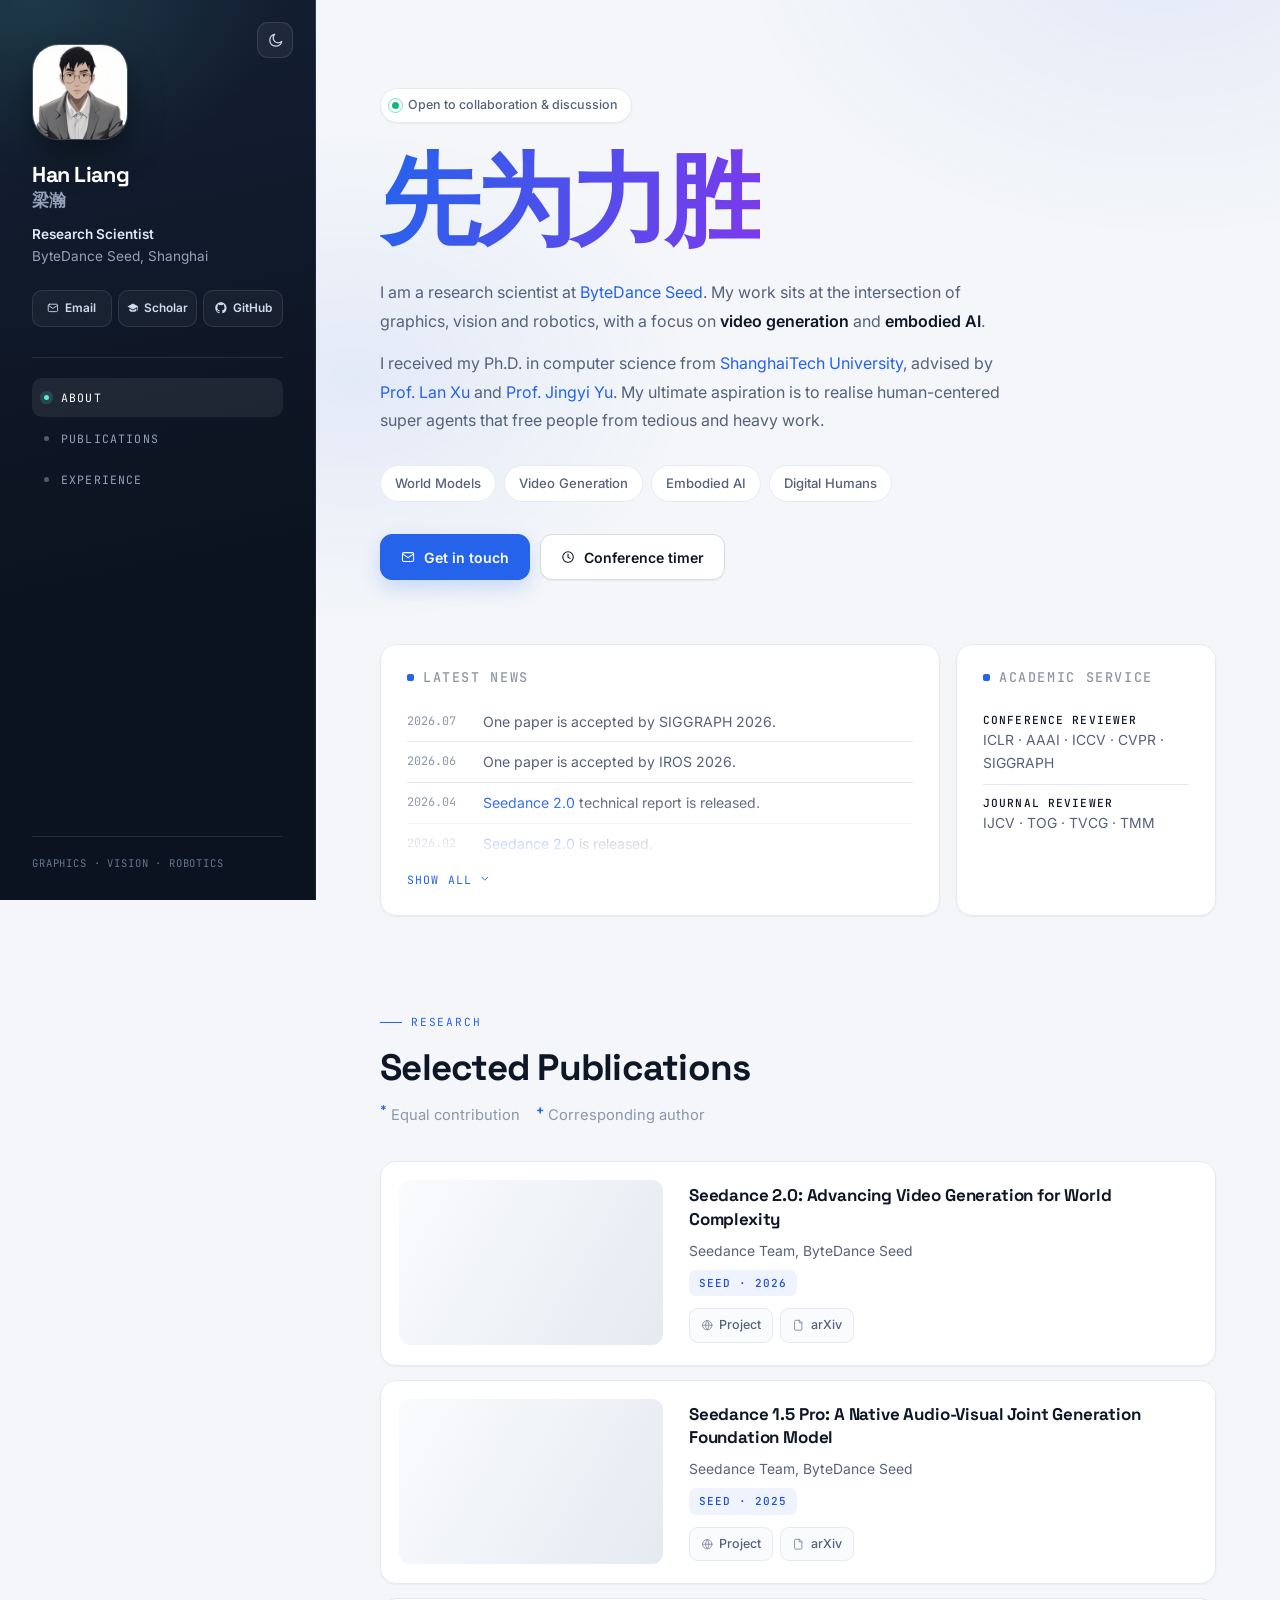
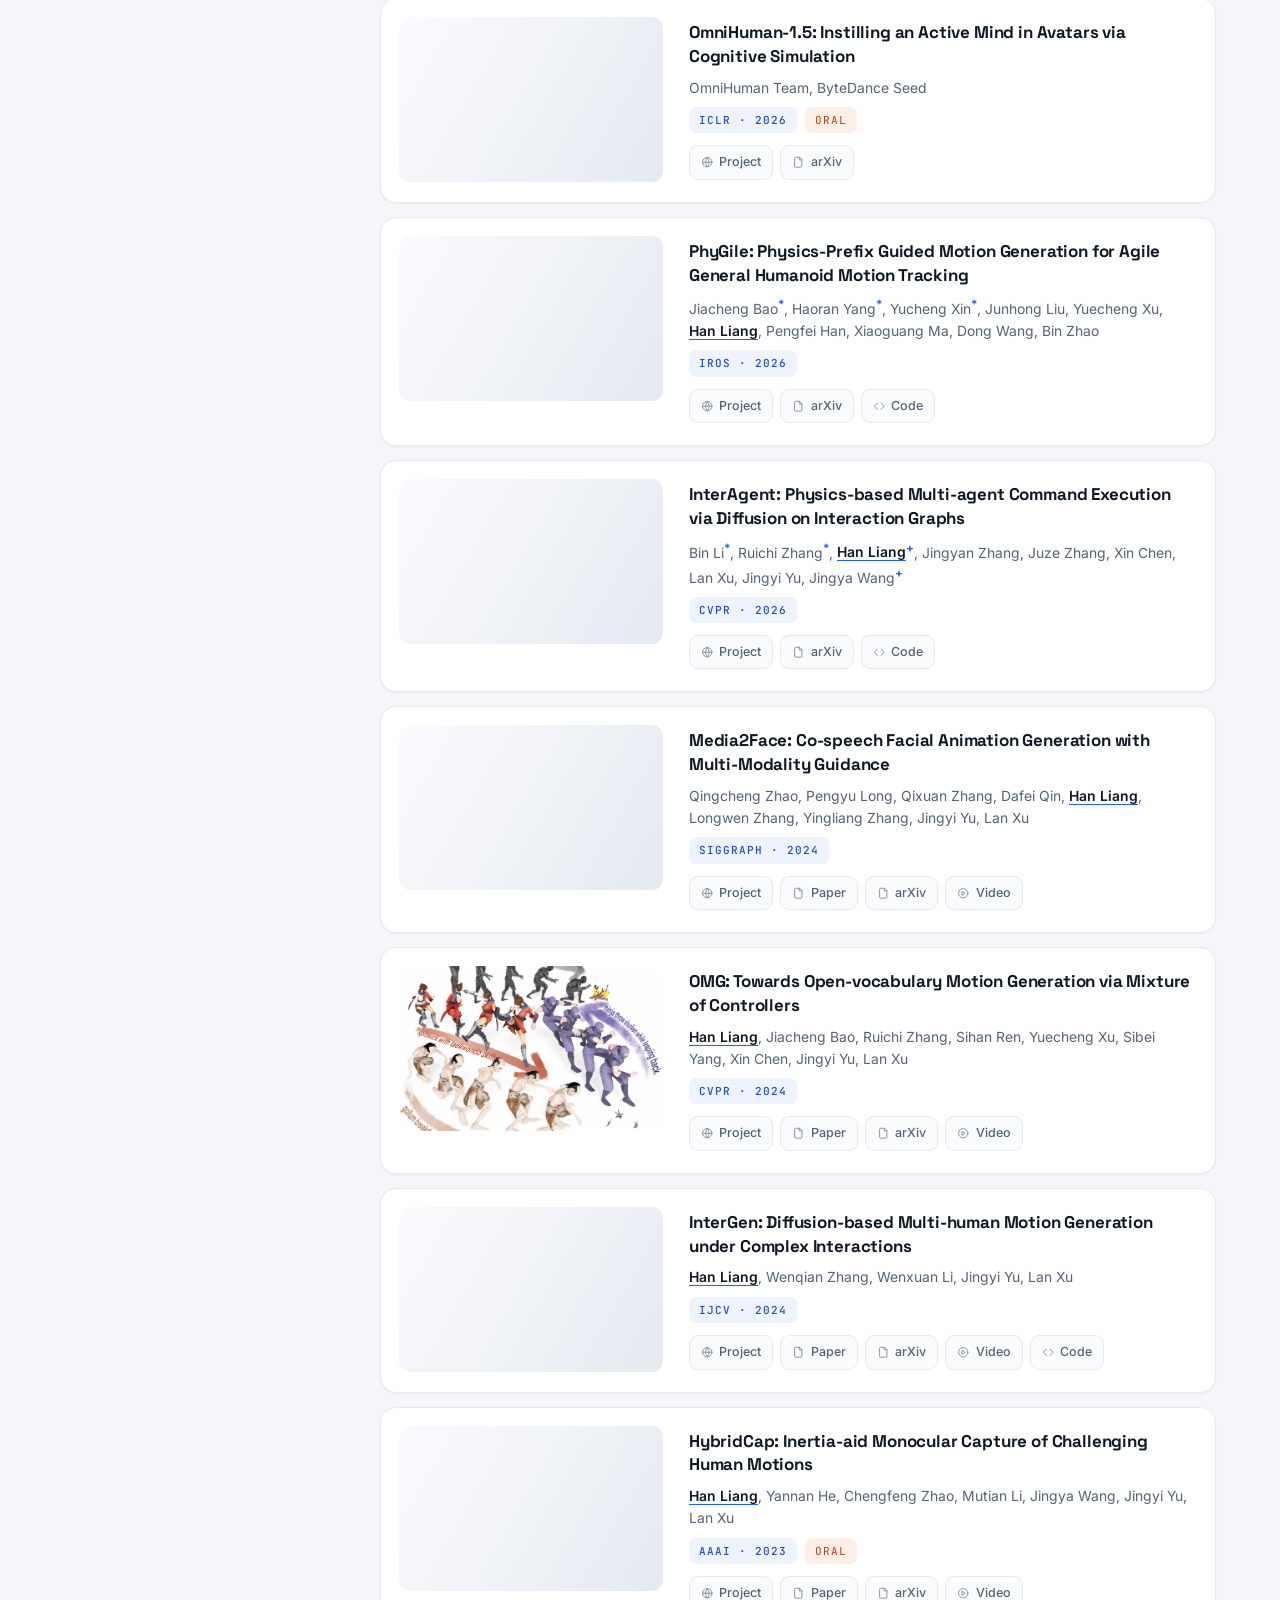
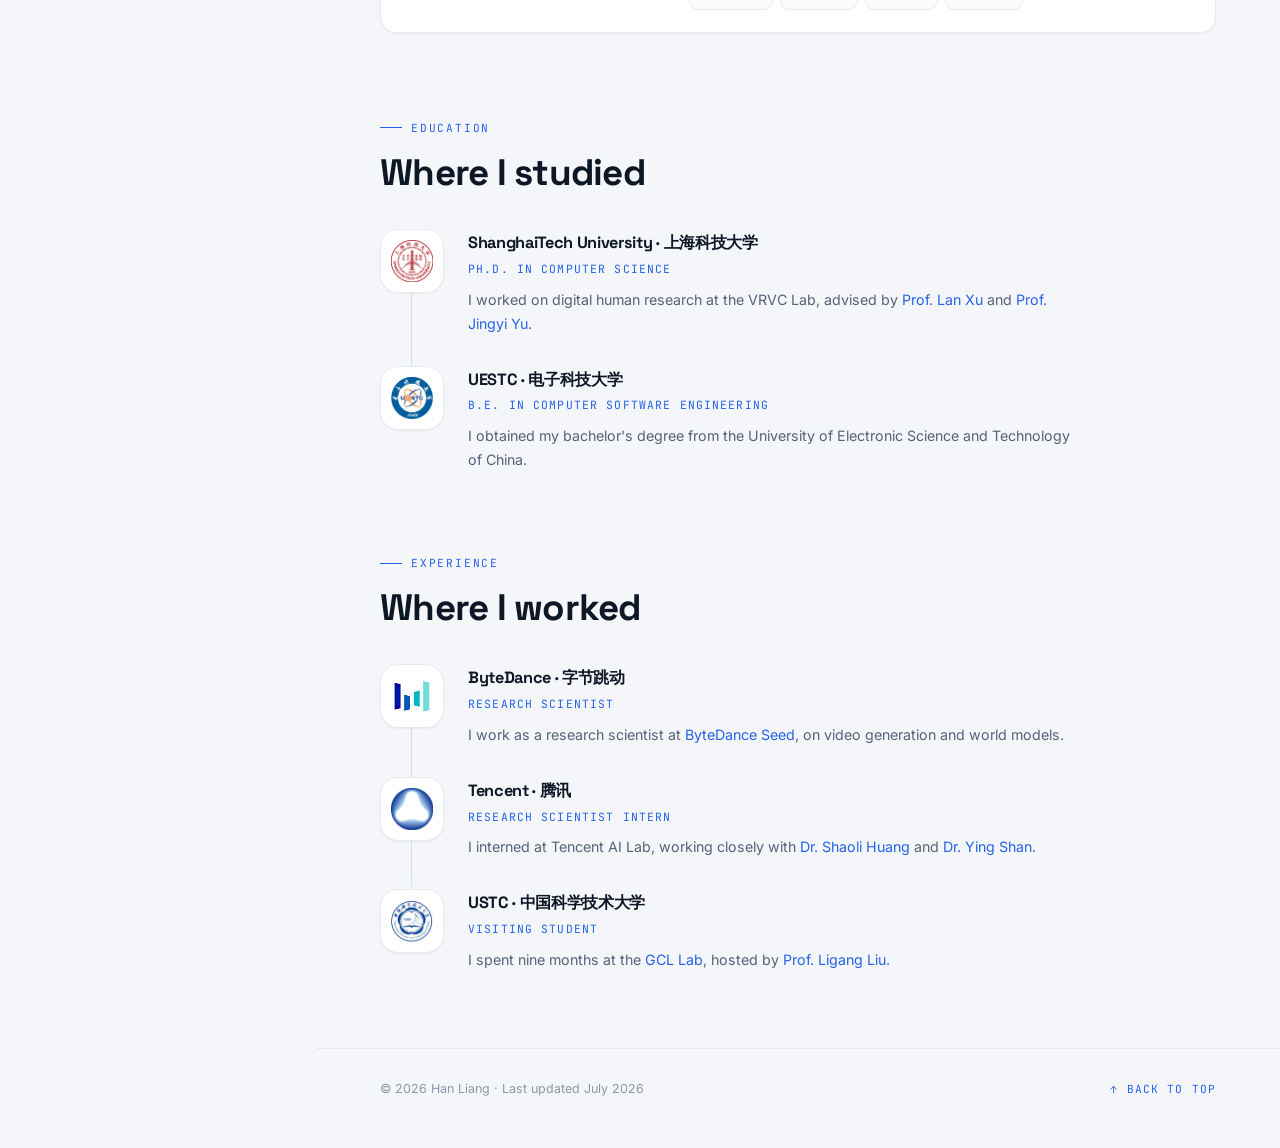
==== commit d858ee5f: "reframe" ====
--- a/index.html
+++ b/index.html
@@ -53,9 +53,6 @@
       --accent-soft: rgba(37, 99, 235, .08);
       --highlight: #c2410c;
       --highlight-soft: rgba(234, 88, 12, .1);
-      --grad-1: #2563eb;
-      --grad-2: #7c3aed;
-      --grad-3: #c026d3;
       --rail: #0c1320;
       --rail-2: #141f33;
       --rail-text: #f2f6fc;
@@ -87,9 +84,6 @@
       --accent-soft: rgba(122, 168, 255, .12);
       --highlight: #fdba74;
       --highlight-soft: rgba(251, 146, 60, .14);
-      --grad-1: #7aa8ff;
-      --grad-2: #c08cff;
-      --grad-3: #e0aaff;
       --rail: #05080d;
       --rail-2: #0d1523;
       --shadow-sm: 0 1px 2px rgba(0, 0, 0, .4);
@@ -484,12 +478,11 @@
       line-height: 1.04;
       letter-spacing: -.05em;
       text-wrap: balance;
-      /* Gradient lives on the heading so both <em> fragments share one
-         continuous ramp instead of restarting it per fragment. fit-content
-         keeps the ramp mapped to the text itself, not the container, so the
-         end colour does not drift with viewport width. */
+      /* Gradient sits on the heading rather than on <em> so that several
+         highlighted fragments share one continuous ramp; fit-content maps that
+         ramp onto the text itself, so colours don't drift with viewport width. */
       width: fit-content;
-      background-image: linear-gradient(96deg, var(--grad-1), var(--grad-2) 54%, var(--grad-3));
+      background-image: linear-gradient(105deg, var(--accent), #7c3aed);
       -webkit-background-clip: text;
       background-clip: text;
     }
@@ -1148,7 +1141,7 @@
     <section class="section hero" id="about">
       <div>
         <span class="status"><i></i>Open to collaboration &amp; discussion</span>
-        <h1><em>I create therefore I am</em></h1>
+        <h1><em>先为力胜</em></h1>
 
         <p class="lede">
           I am a research scientist at <a href="https://seed.bytedance.com/en/" rel="noopener">ByteDance Seed</a>.
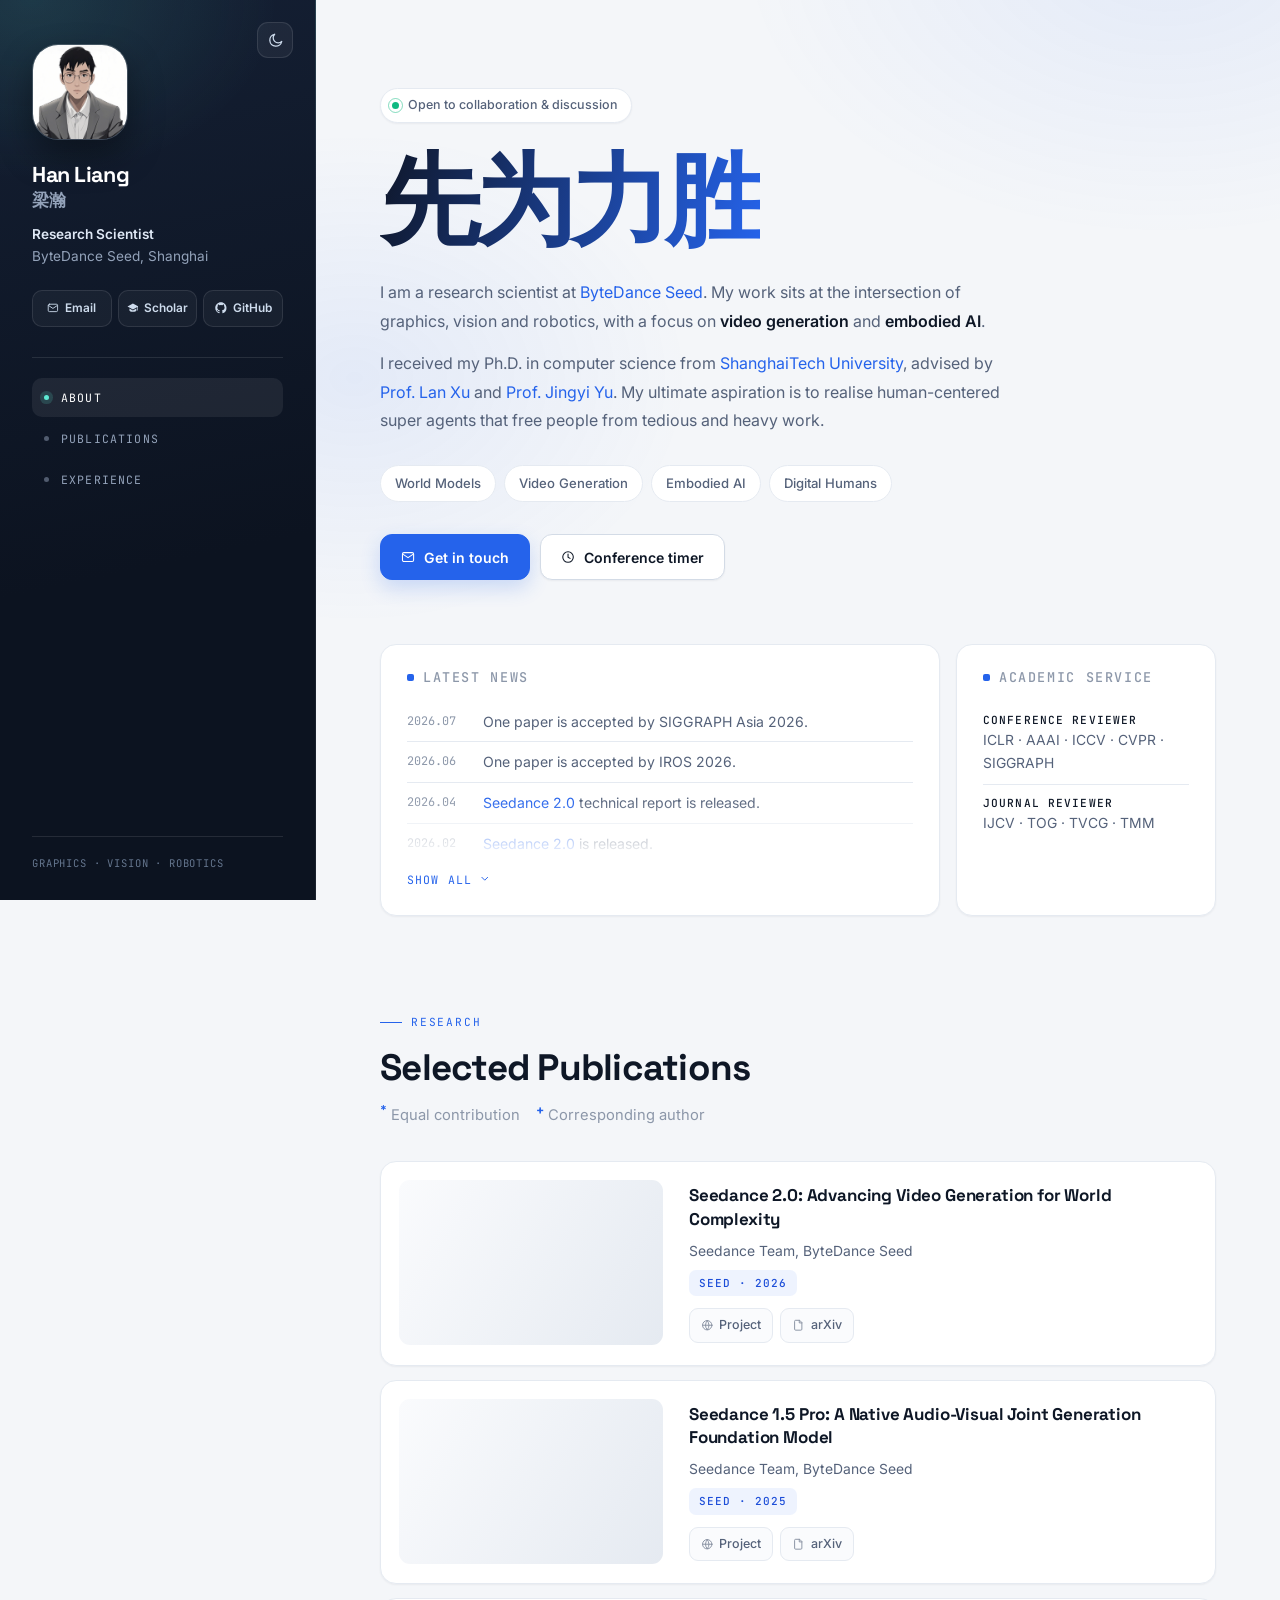
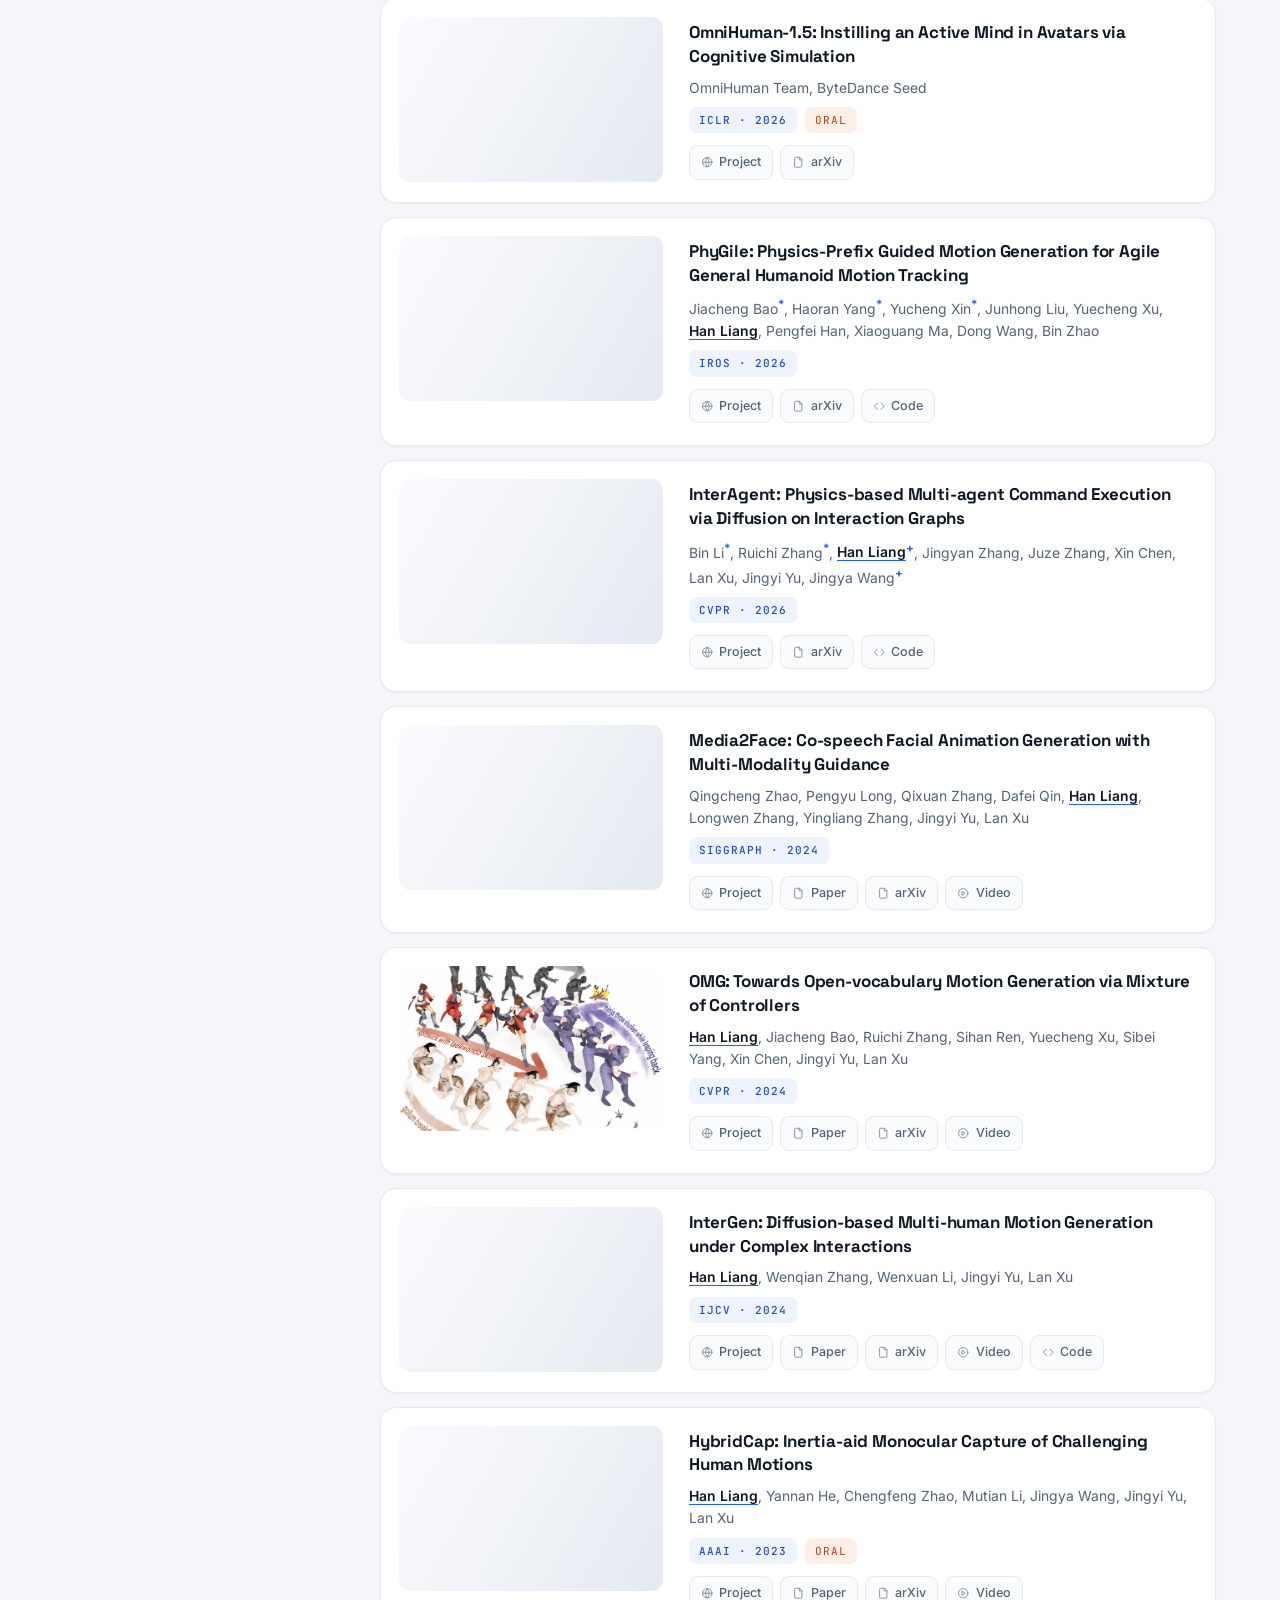
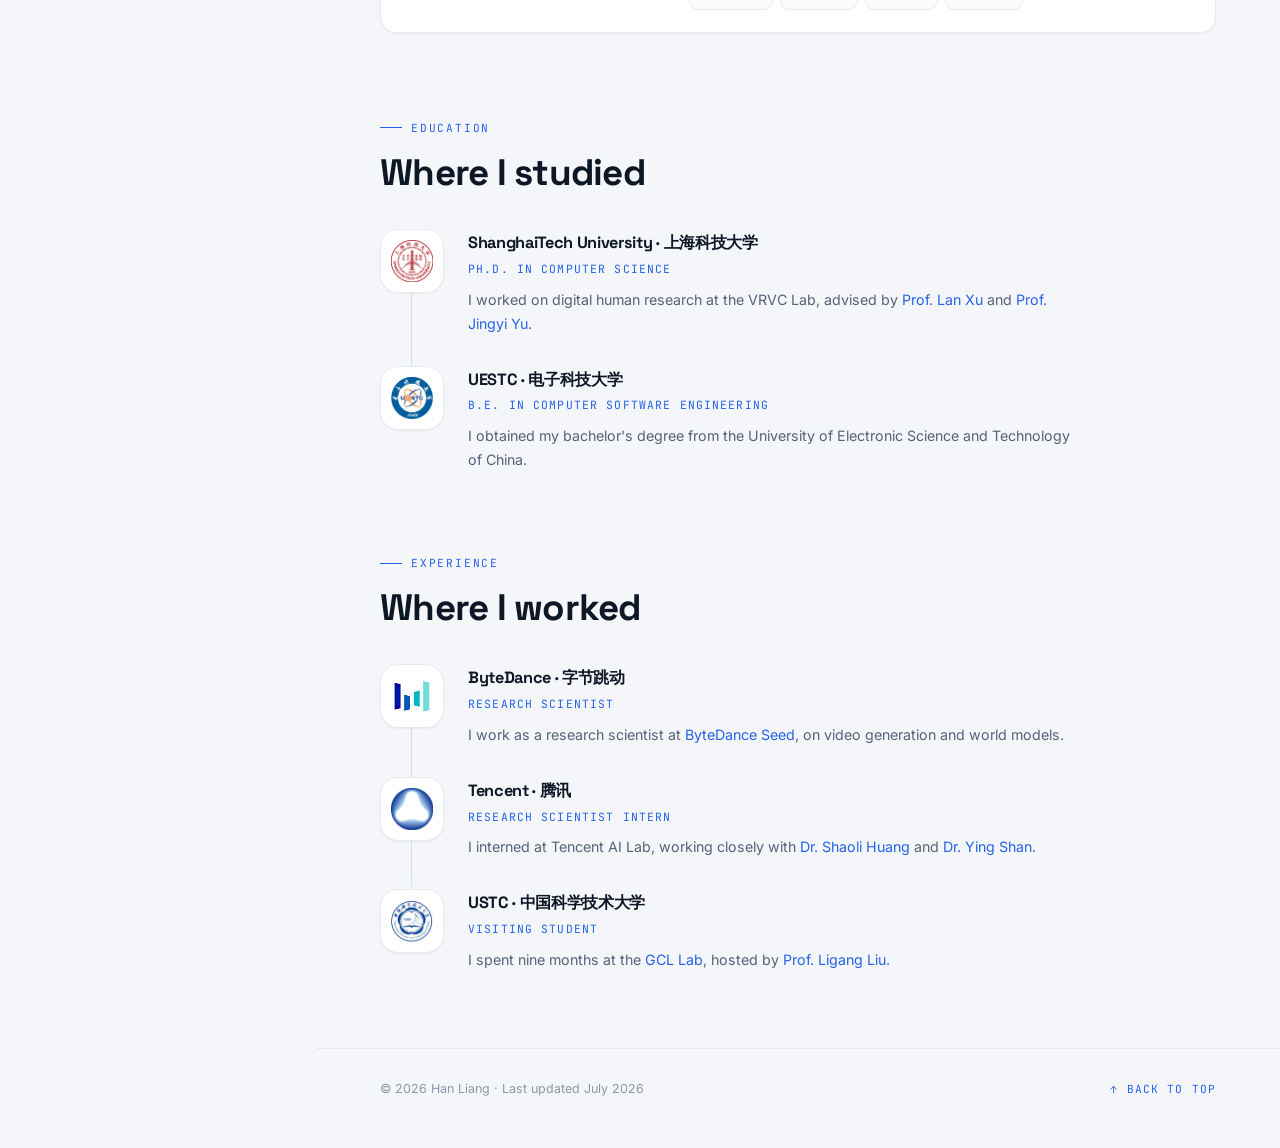
==== commit c13f98f3: "reframe" ====
--- a/index.html
+++ b/index.html
@@ -50,6 +50,8 @@
       --border-2: #d3dbe6;
       --accent: #2563eb;
       --accent-ink: #1d4ed8;
+      --title-from: #0f172a;
+      --title-to: #2563eb;
       --accent-soft: rgba(37, 99, 235, .08);
       --highlight: #c2410c;
       --highlight-soft: rgba(234, 88, 12, .1);
@@ -81,6 +83,8 @@
       --border-2: #2b384c;
       --accent: #7aa8ff;
       --accent-ink: #a3c2ff;
+      --title-from: #7aa8ff;
+      --title-to: #7c3aed;
       --accent-soft: rgba(122, 168, 255, .12);
       --highlight: #fdba74;
       --highlight-soft: rgba(251, 146, 60, .14);
@@ -482,7 +486,7 @@
          highlighted fragments share one continuous ramp; fit-content maps that
          ramp onto the text itself, so colours don't drift with viewport width. */
       width: fit-content;
-      background-image: linear-gradient(105deg, var(--accent), #7c3aed);
+      background-image: linear-gradient(105deg, var(--title-from), var(--title-to));
       -webkit-background-clip: text;
       background-clip: text;
     }
@@ -1181,7 +1185,7 @@
             <h3 id="news-title">Latest news</h3>
             <ul class="news" id="news">
               <li><time datetime="2026-07">2026.07</time>
-                <div>One paper is accepted by SIGGRAPH 2026.</div>
+                <div>One paper is accepted by SIGGRAPH Asia 2026.</div>
               </li>
               <li><time datetime="2026-06">2026.06</time>
                 <div>One paper is accepted by IROS 2026.</div>
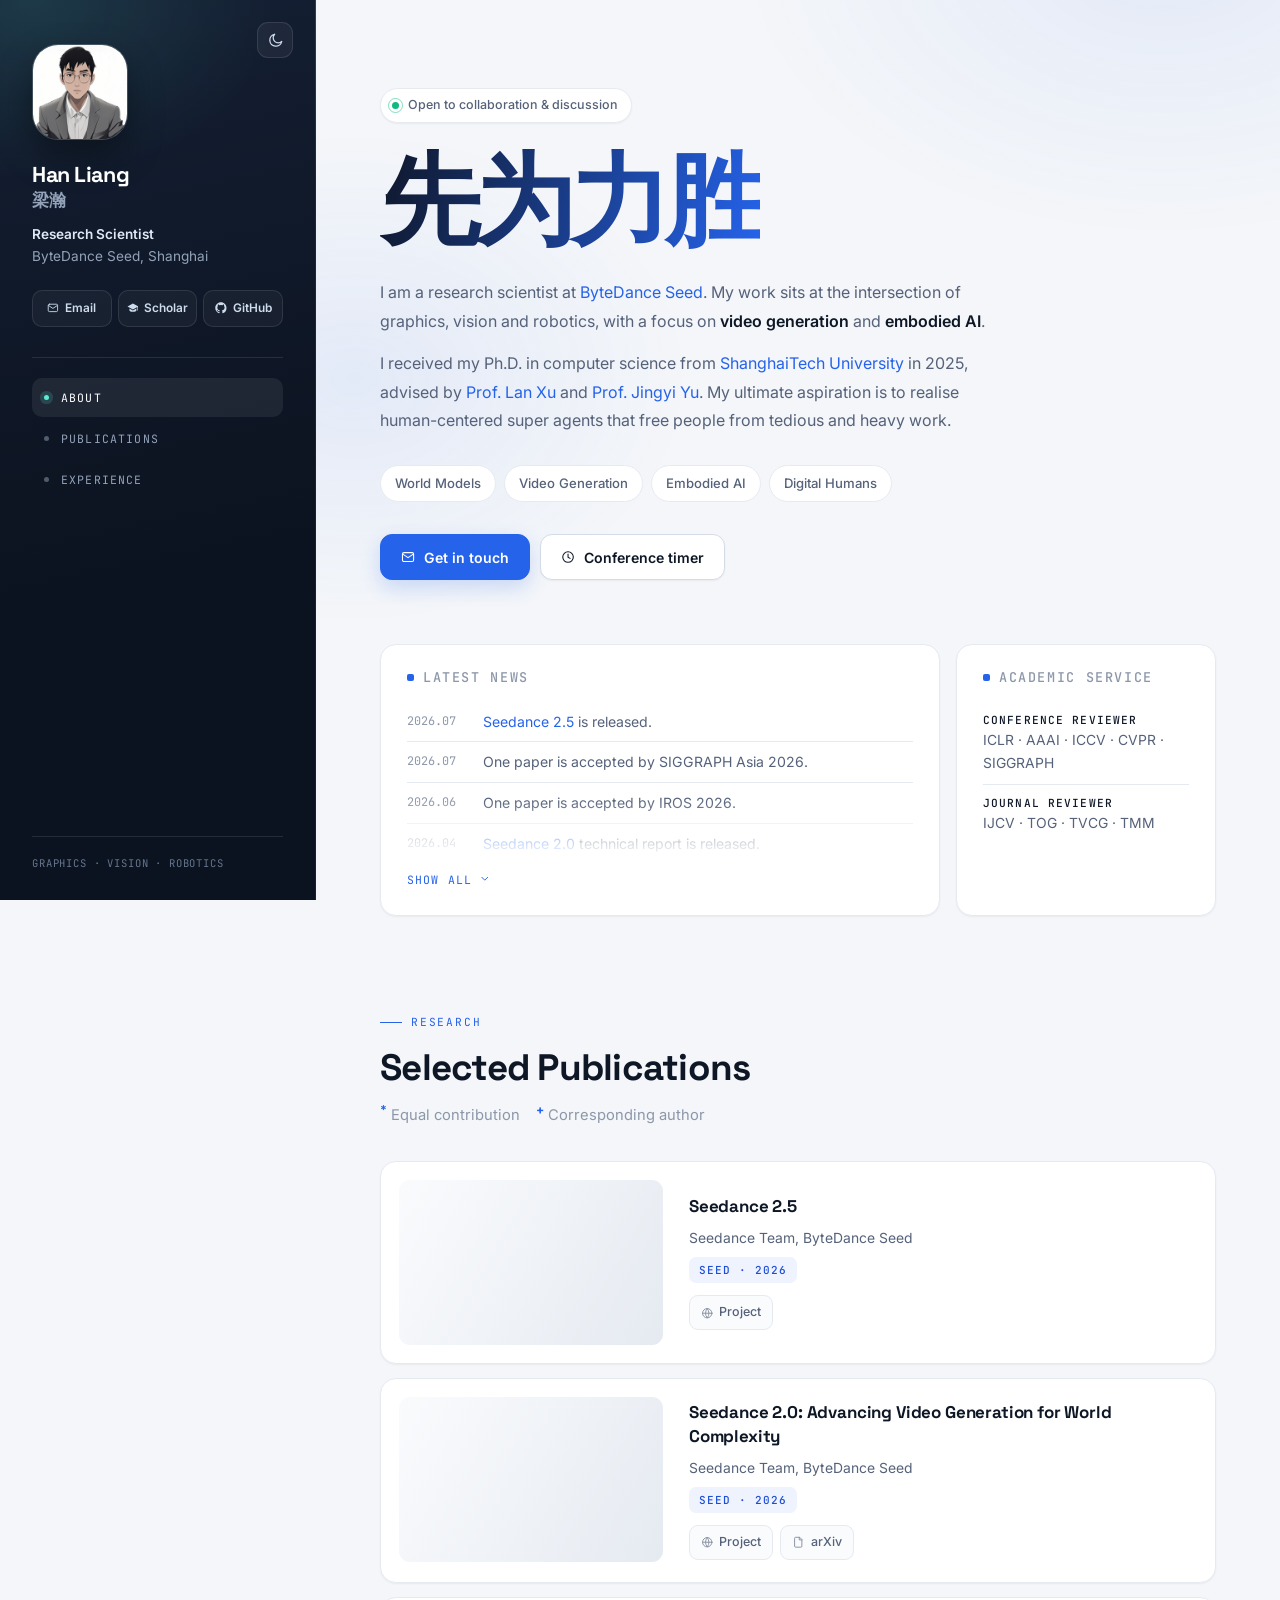
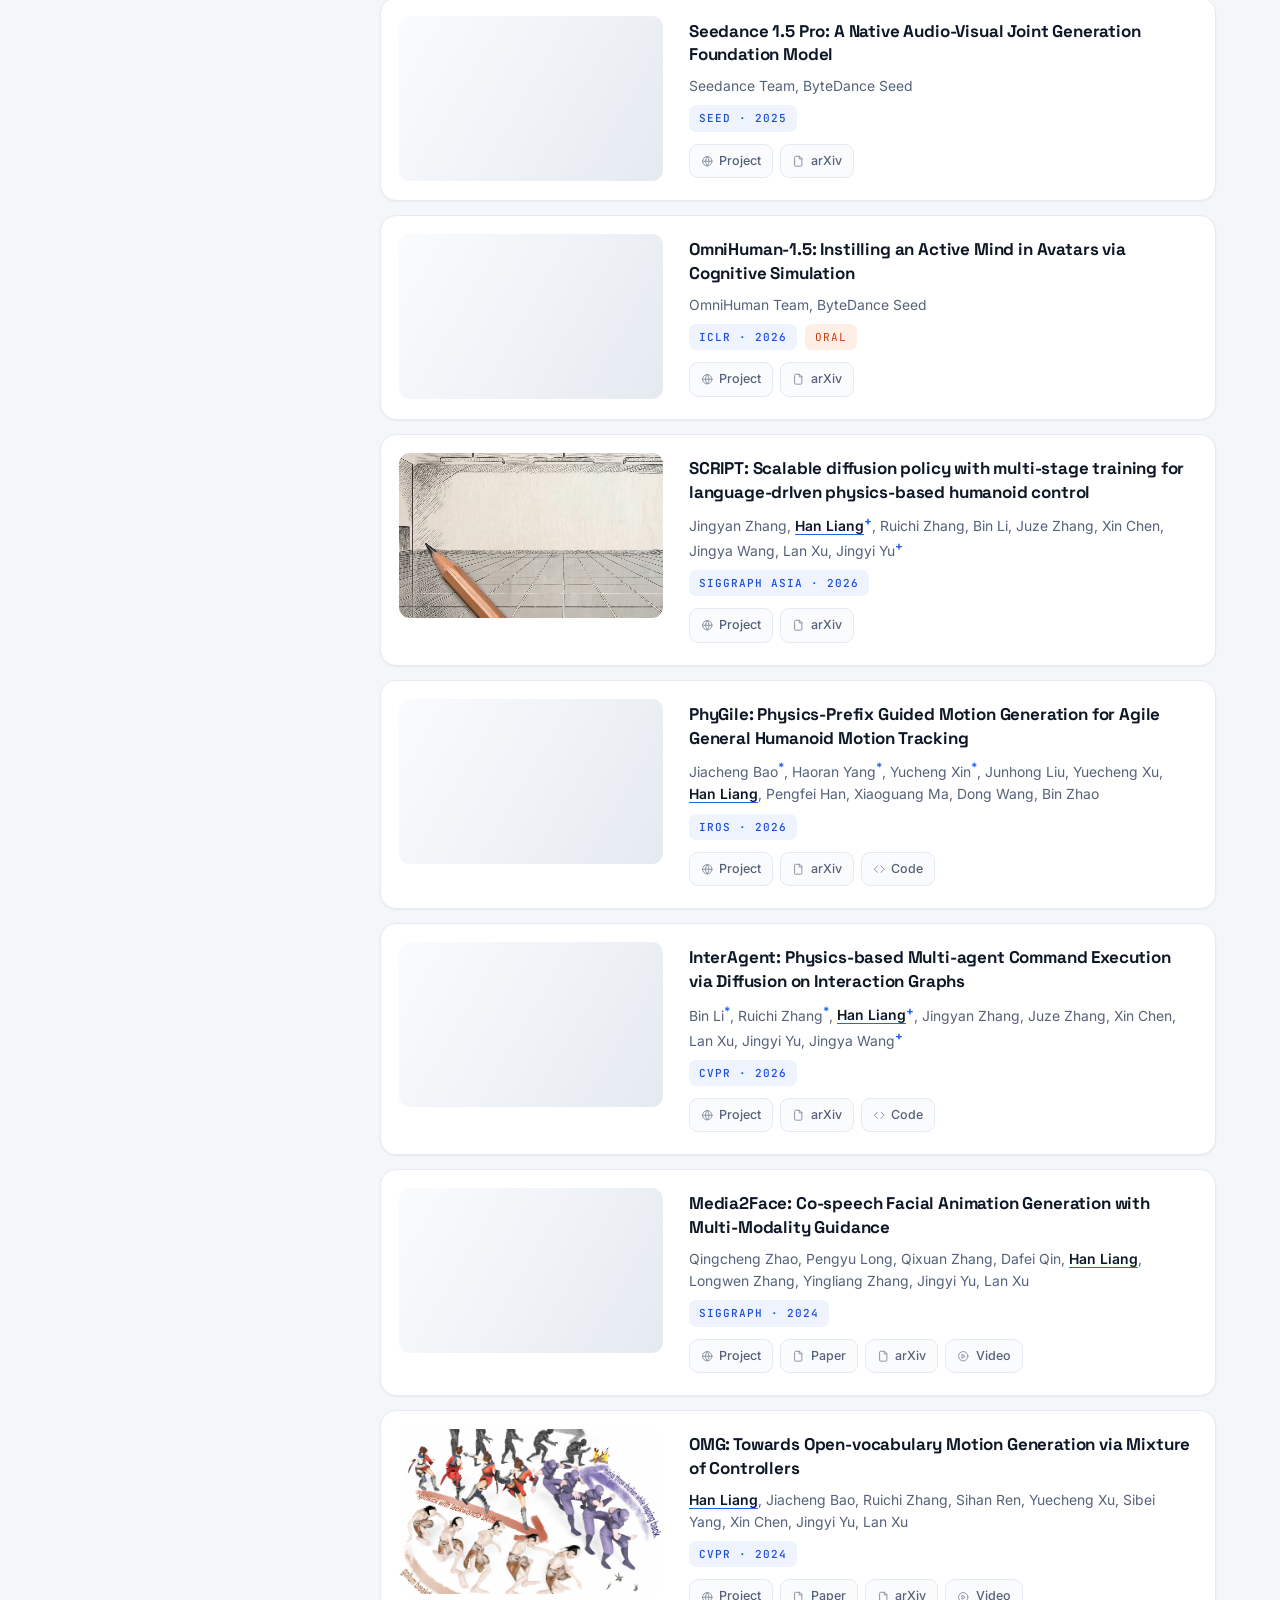
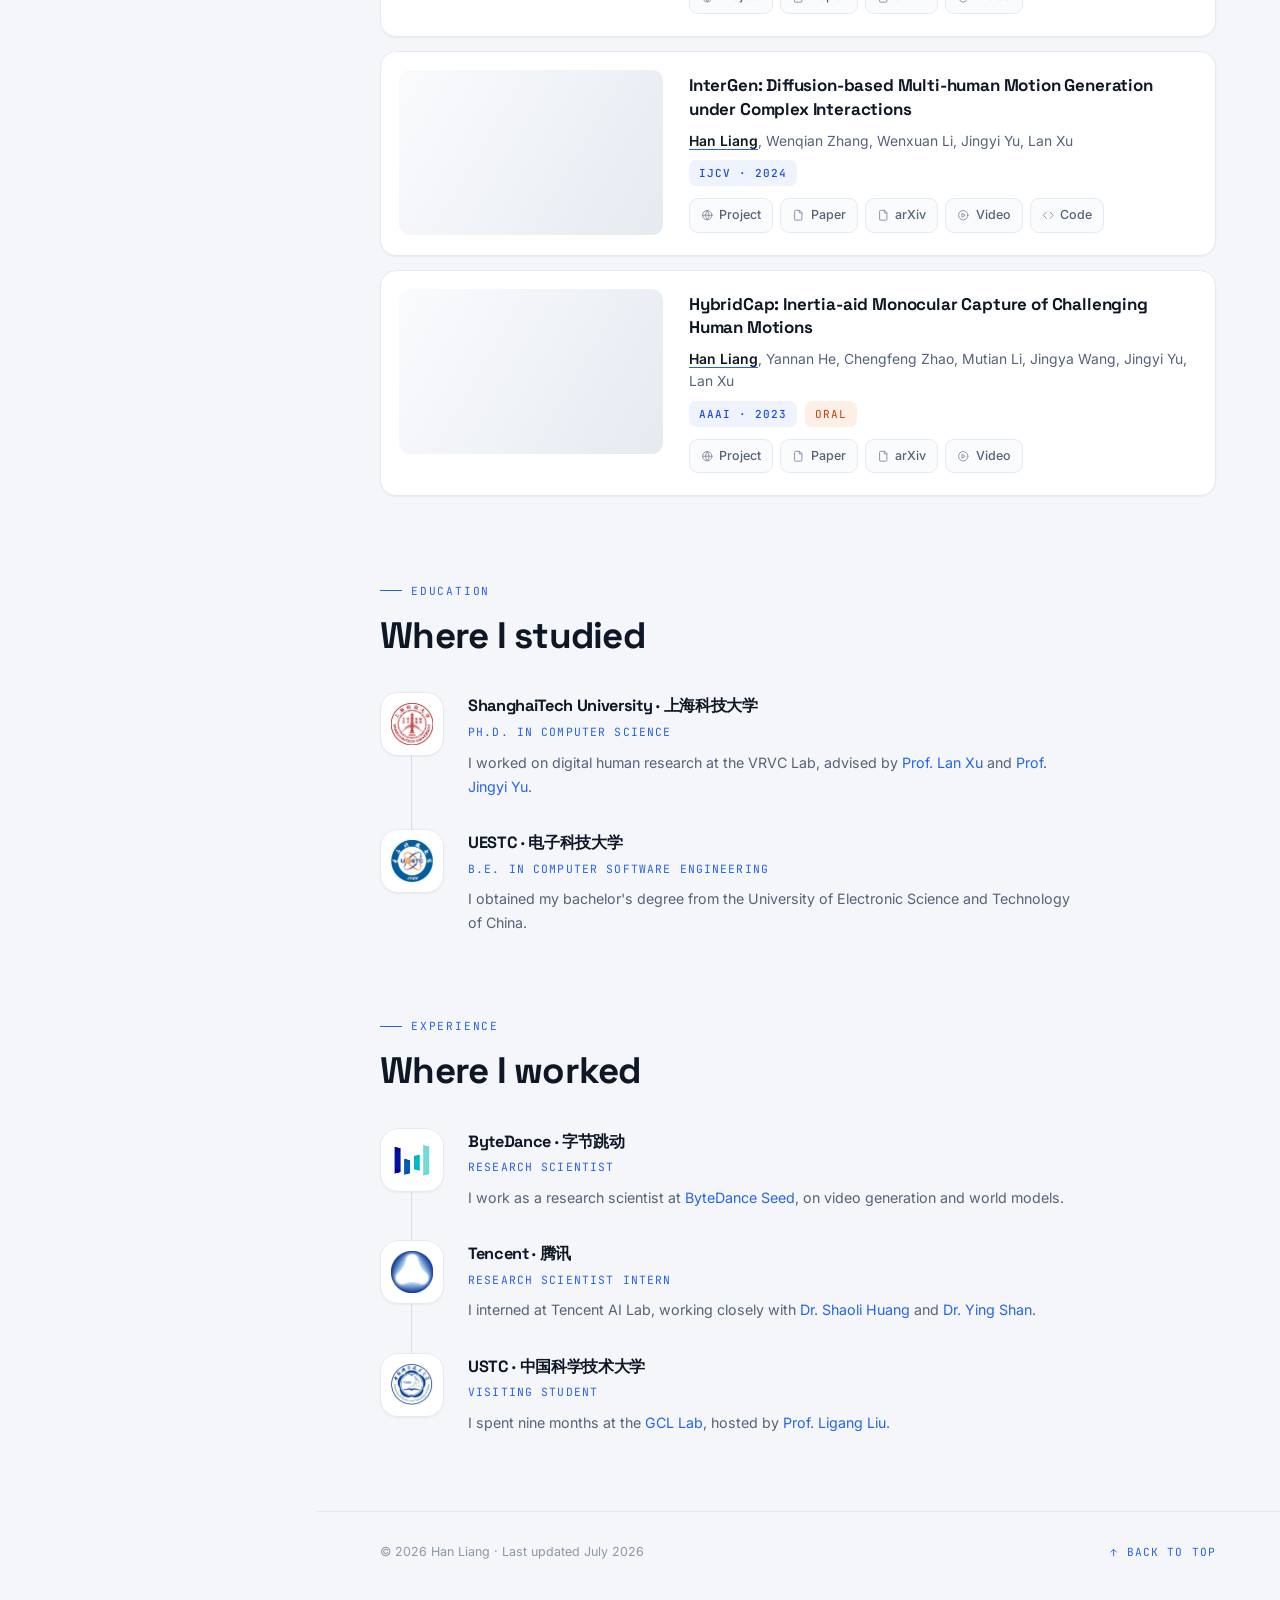
==== commit 760dd276: "update 0808" ====
--- a/index.html
+++ b/index.html
@@ -1154,7 +1154,7 @@
         </p>
         <p class="lede">
           I received my Ph.D. in computer science from
-          <a href="http://www.shanghaitech.edu.cn/eng/" rel="noopener">ShanghaiTech University</a>, advised by
+          <a href="http://www.shanghaitech.edu.cn/eng/" rel="noopener">ShanghaiTech University</a> in 2025, advised by
           <a href="http://www.xu-lan.com/" rel="noopener">Prof. Lan Xu</a> and
           <a href="http://www.yu-jingyi.com/" rel="noopener">Prof. Jingyi Yu</a>. My ultimate aspiration is to realise
           human-centered super agents that free people from tedious and heavy work.
@@ -1184,6 +1184,10 @@
           <section class="card" aria-labelledby="news-title">
             <h3 id="news-title">Latest news</h3>
             <ul class="news" id="news">
+              <li><time datetime="2026-07">2026.07</time>
+                <div><a href="https://seed.bytedance.com/zh/seedance2_5" rel="noopener">Seedance 2.5</a> is
+                  released.</div>
+              </li>
               <li><time datetime="2026-07">2026.07</time>
                 <div>One paper is accepted by SIGGRAPH Asia 2026.</div>
               </li>
@@ -1261,6 +1265,26 @@
       <div class="papers">
         <article class="paper">
           <div class="paper__media">
+            <video src="pubs/seedance2.5/sd2p5.mp4" loop muted playsinline preload="none"
+              aria-label="Seedance 2.0 teaser"></video>
+          </div>
+          <div class="paper__body">
+            <h3>Seedance 2.5</h3>
+            <p class="authors">Seedance Team, ByteDance Seed</p>
+            <div class="meta"><span class="venue">Seed · 2026</span></div>
+            <div class="links">
+              <a href="https://seed.bytedance.com/zh/seedance2_5" rel="noopener">
+                <svg class="icon">
+                  <use href="#i-globe" />
+                </svg>Project
+              </a>
+              
+            </div>
+          </div>
+        </article>
+
+        <article class="paper">
+          <div class="paper__media">
             <video src="pubs/seedance2.0/teaser.mp4" loop muted playsinline preload="none"
               aria-label="Seedance 2.0 teaser"></video>
           </div>
@@ -1330,6 +1354,33 @@
             </div>
           </div>
         </article>
+
+        <article class="paper">
+          <div class="paper__media">
+            <video src="pubs/script/teaser.webm" loop muted playsinline preload="none"
+              aria-label="Script teaser"></video>
+          </div>
+          <div class="paper__body">
+            <h3>SCRIPT: Scalable diffusion policy with multi-stage training for language-drIven physics-based humanoid control</h3>
+            <p class="authors">Jingyan Zhang, <strong>Han Liang</strong><sup>+</sup>, Ruichi Zhang, Bin Li, Juze Zhang, Xin Chen, Jingya Wang, Lan Xu, Jingyi Yu<sup>+</sup></p>
+            <div class="meta"><span class="venue">SIGGRAPH Asia · 2026</span></div>
+            <div class="links">
+              <a href="https://zhanglele12138.github.io/SCRIPT/" rel="noopener">
+                <svg class="icon">
+                  <use href="#i-globe" />
+                </svg>Project
+              </a>
+              <a href="https://arxiv.org/pdf/2605.22894" rel="noopener">
+                <svg class="icon">
+                  <use href="#i-doc" />
+                </svg>arXiv
+              </a>
+              </a>
+            </div>
+          </div>
+        </article>
+
+
 
         <article class="paper">
           <div class="paper__media">
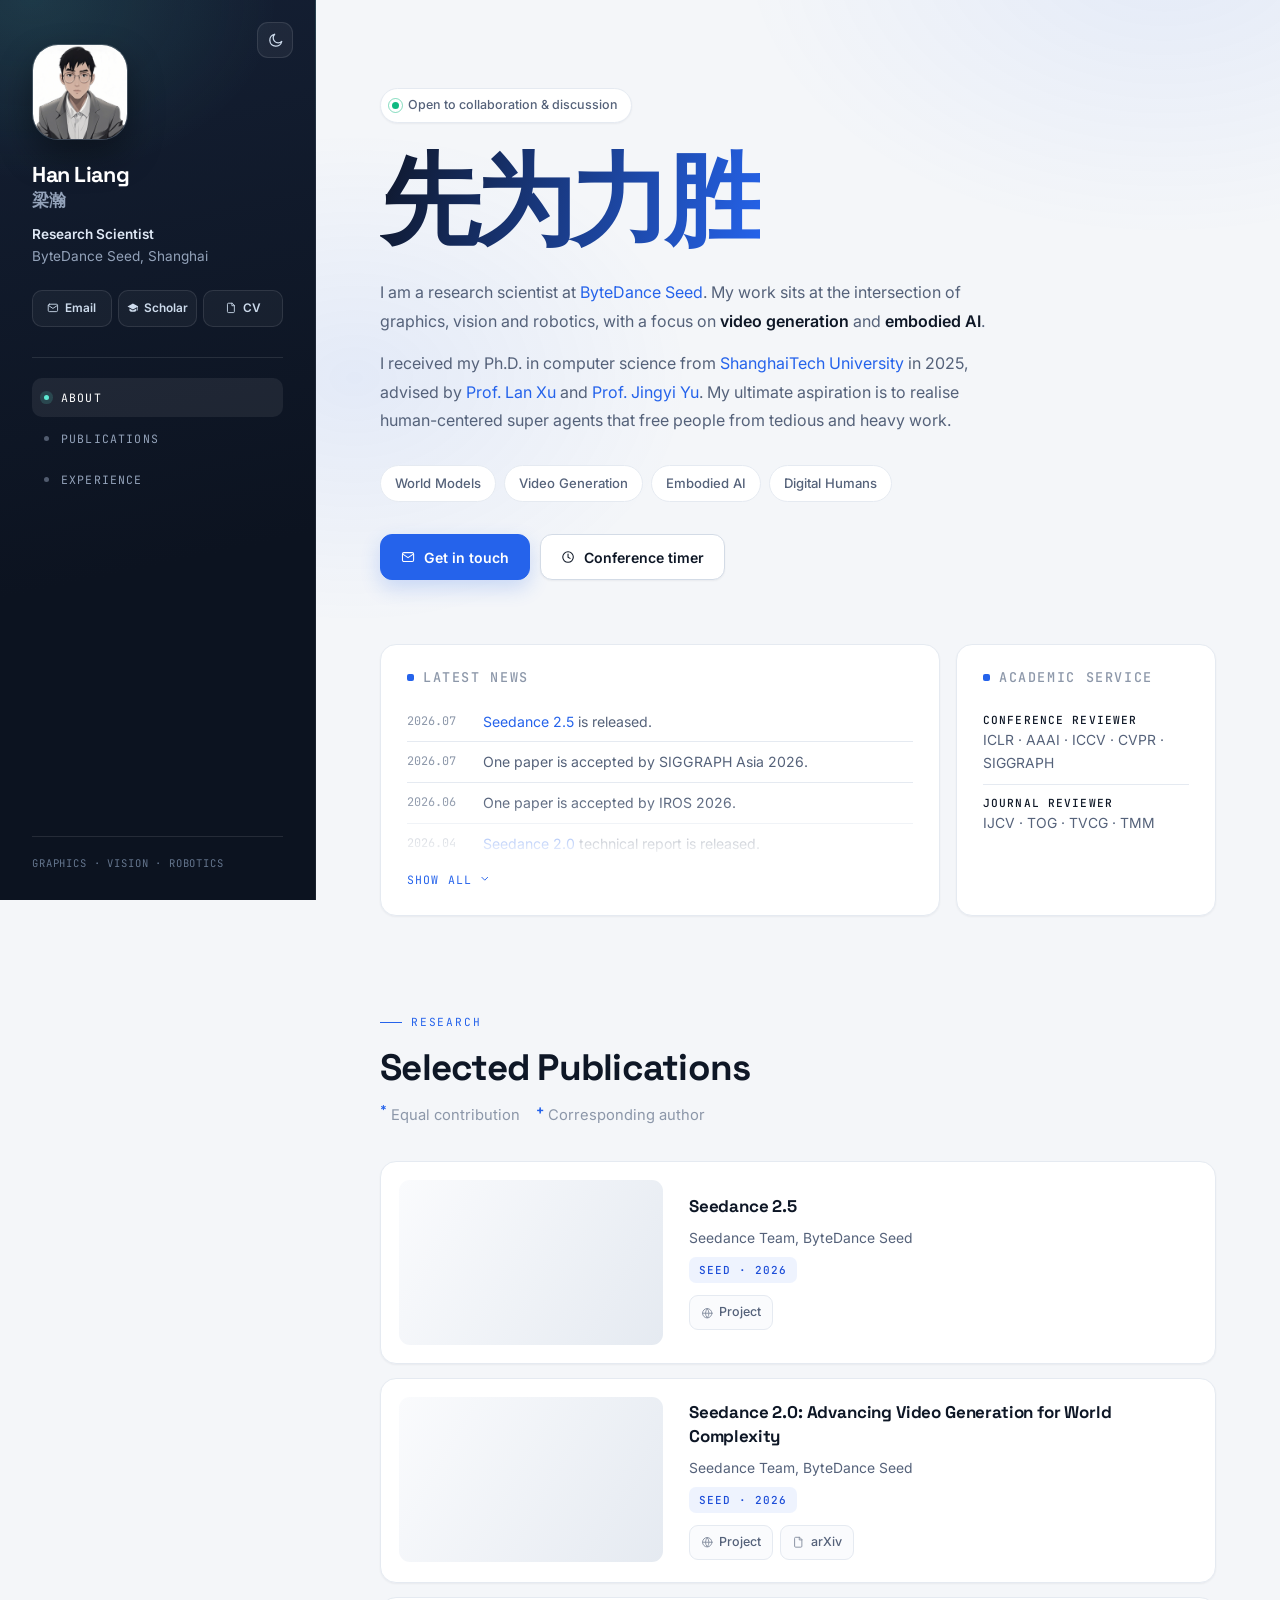
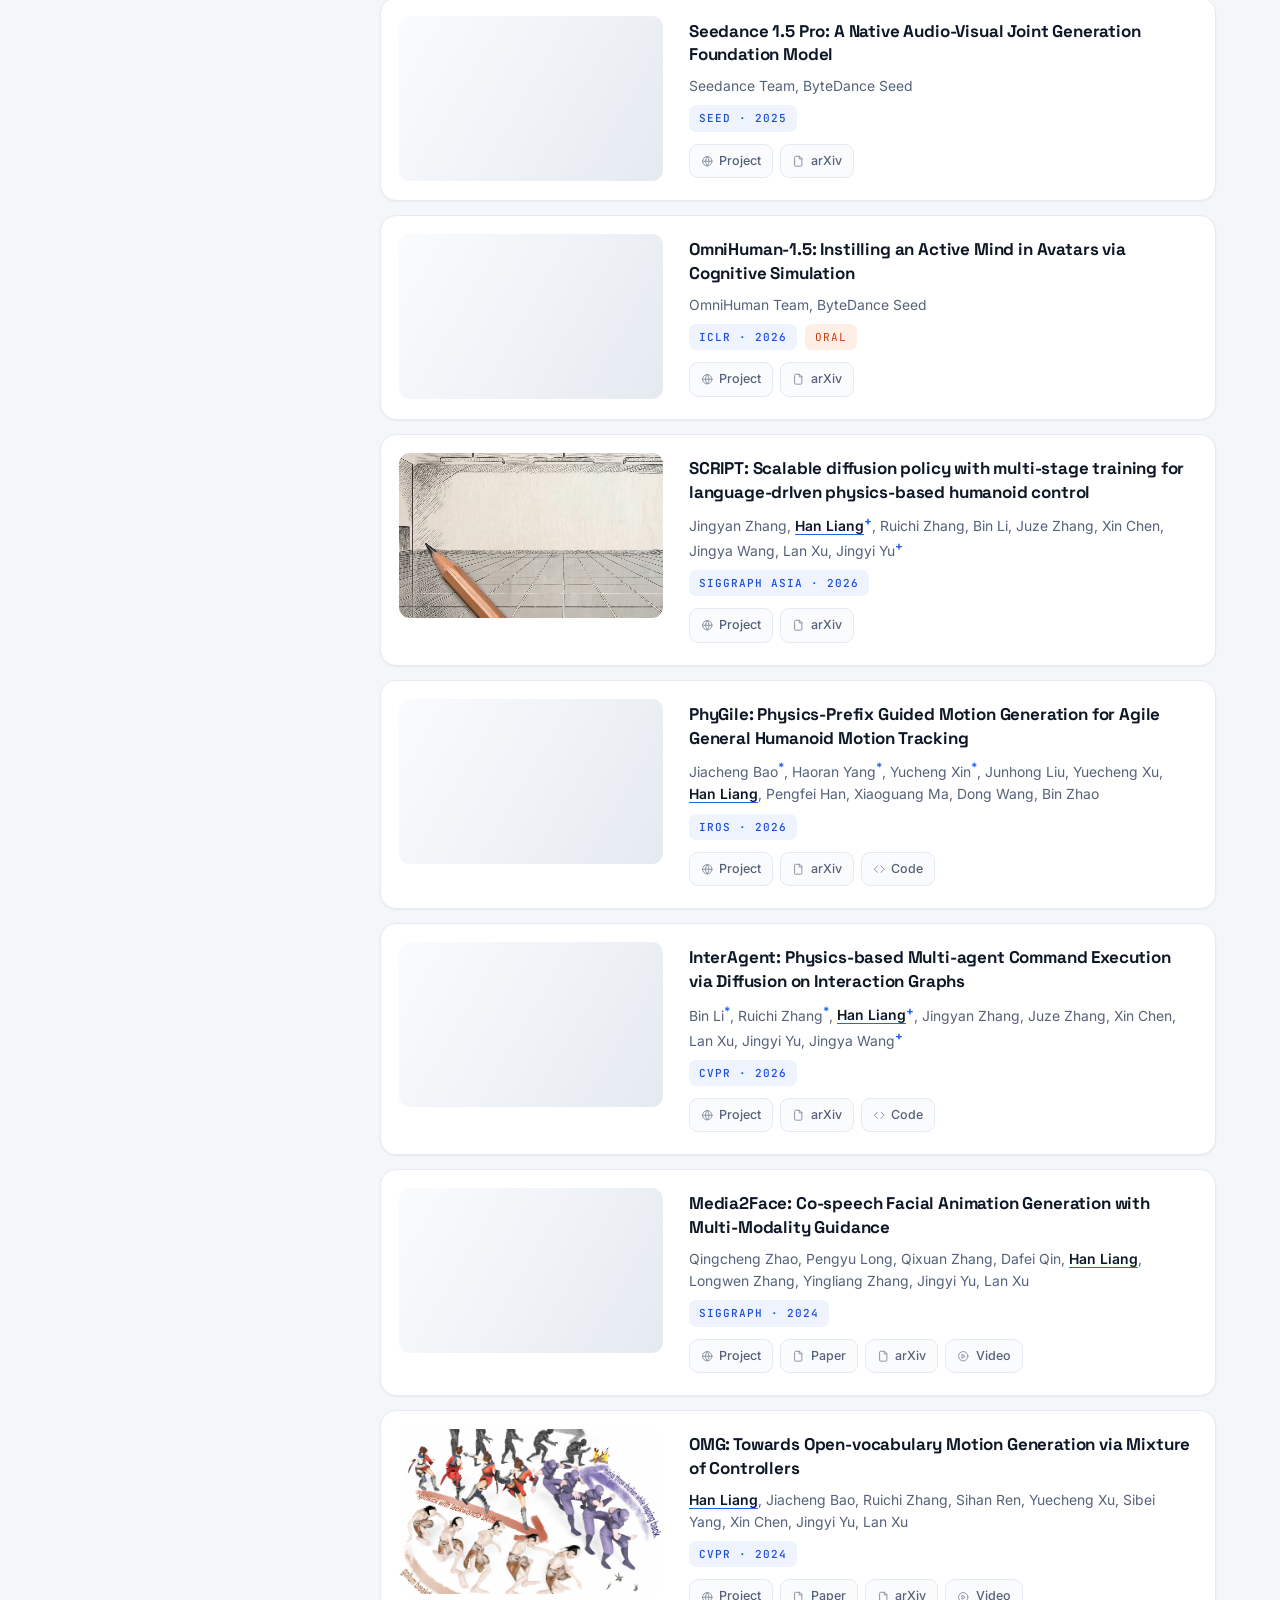
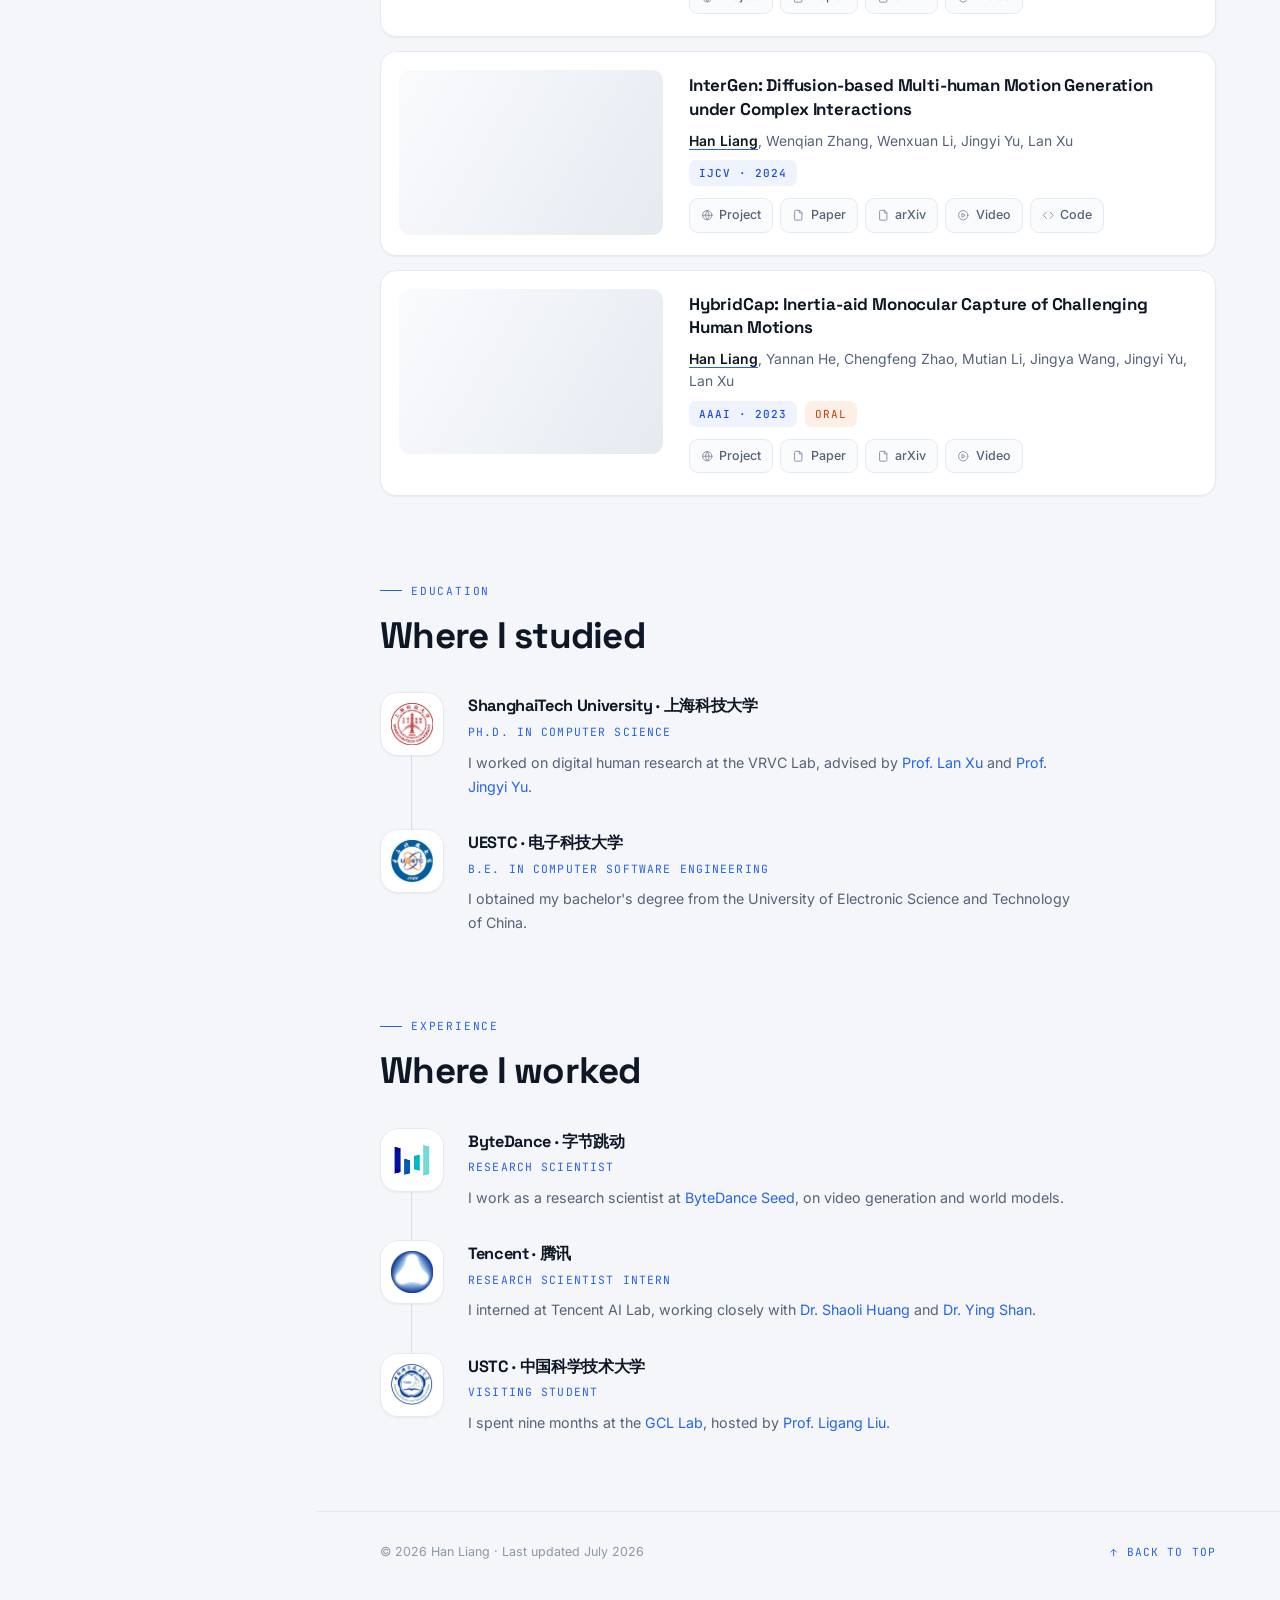
==== commit 3a6726f1: "update email" ====
--- a/index.html
+++ b/index.html
@@ -1111,7 +1111,7 @@
       <h1>Han Liang <span>梁瀚</span></h1>
       <p class="rail__role"><b>Research Scientist</b>ByteDance Seed, Shanghai</p>
       <div class="socials">
-        <a href="mailto:lianghan@shanghaitech.edu.cn">
+        <a href="mailto:hanliang.me@gmail.com">
           <svg class="icon">
             <use href="#i-mail" />
           </svg>Email
@@ -1121,10 +1121,15 @@
             <use href="#i-scholar" />
           </svg>Scholar
         </a>
-        <a href="https://github.com/tr3e" rel="noopener">
+        <!-- <a href="https://github.com/tr3e" rel="noopener">
           <svg class="icon">
             <use href="#i-github" />
           </svg>GitHub
+        </a> -->
+        <a href="files/CV/cv_lianghan_v0818.pdf" rel="noopener">
+          <svg class="icon">
+            <use href="#i-doc" />
+          </svg>CV
         </a>
       </div>
     </div>
@@ -1168,7 +1173,7 @@
         </ul>
 
         <div class="actions">
-          <a class="btn" href="mailto:lianghan@shanghaitech.edu.cn">
+          <a class="btn" href="mailto:hanliang.me@gmail.com">
             <svg class="icon">
               <use href="#i-mail" />
             </svg>Get in touch
